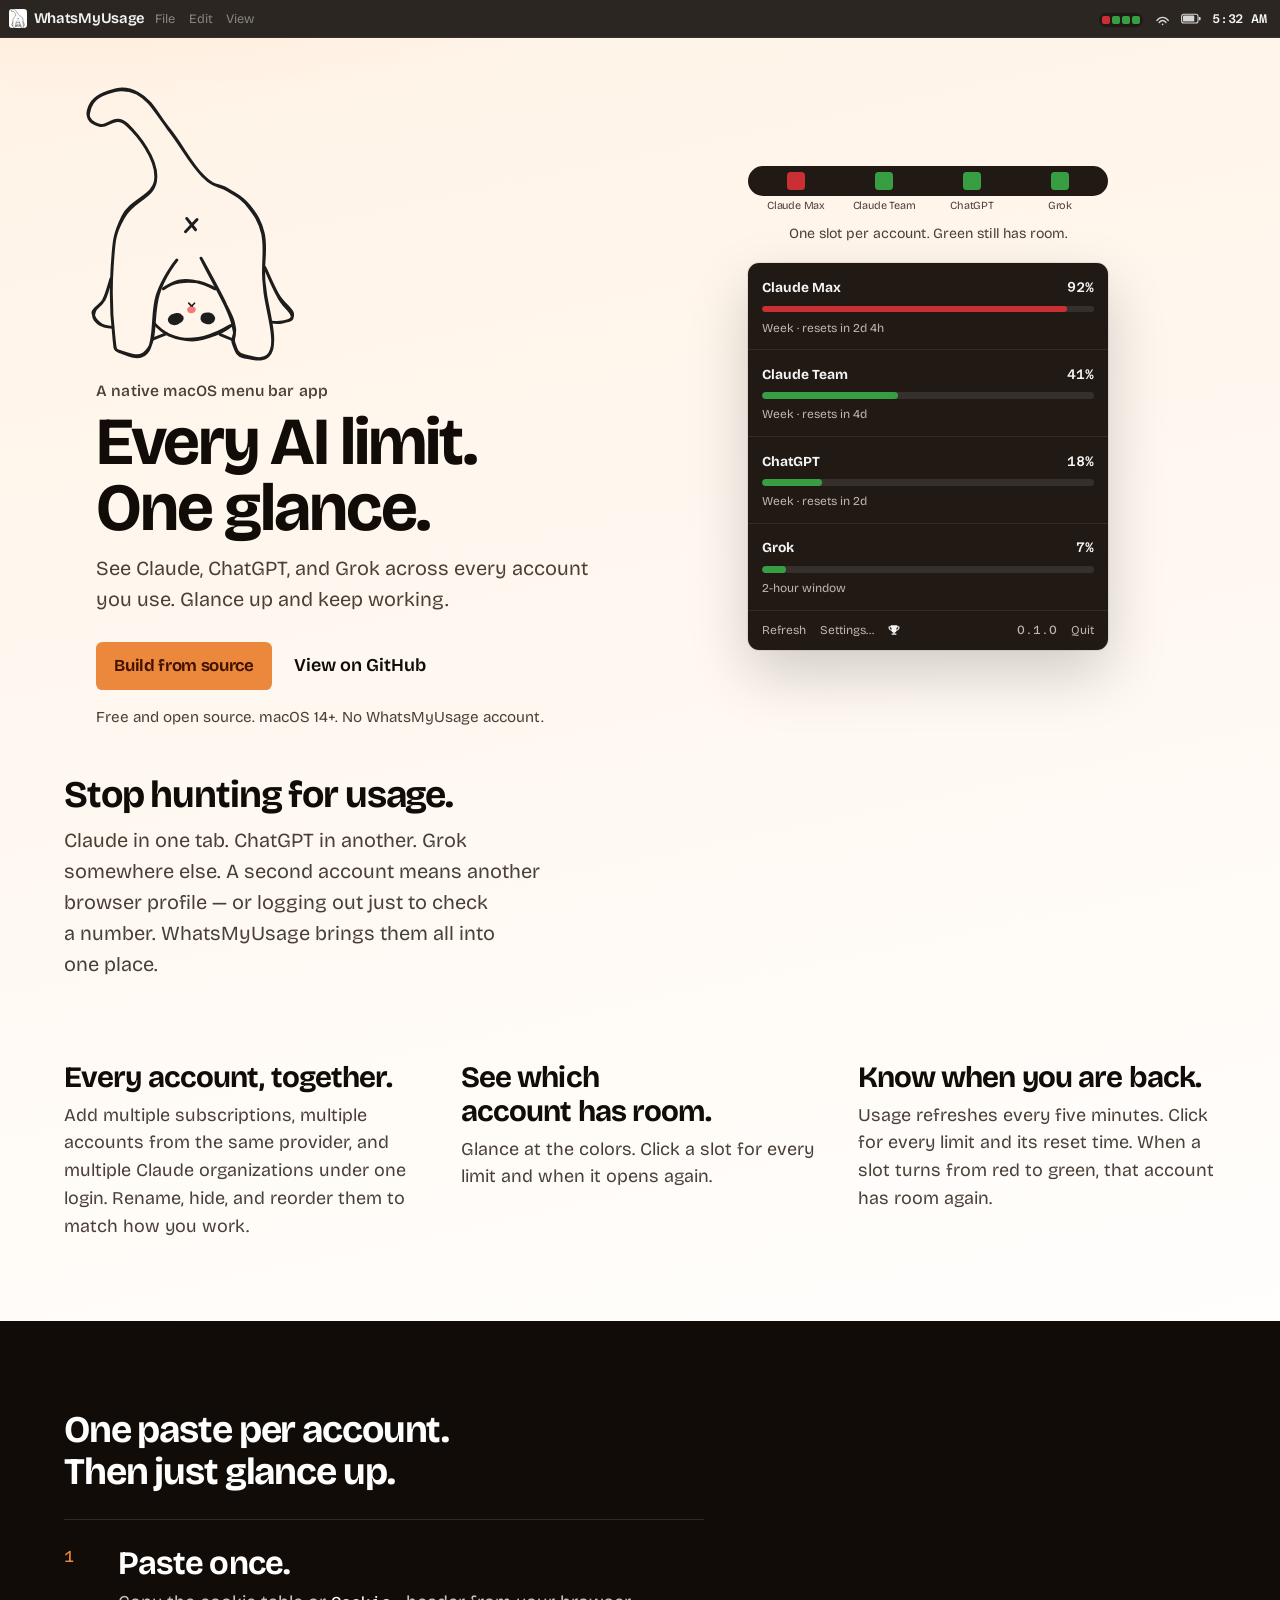
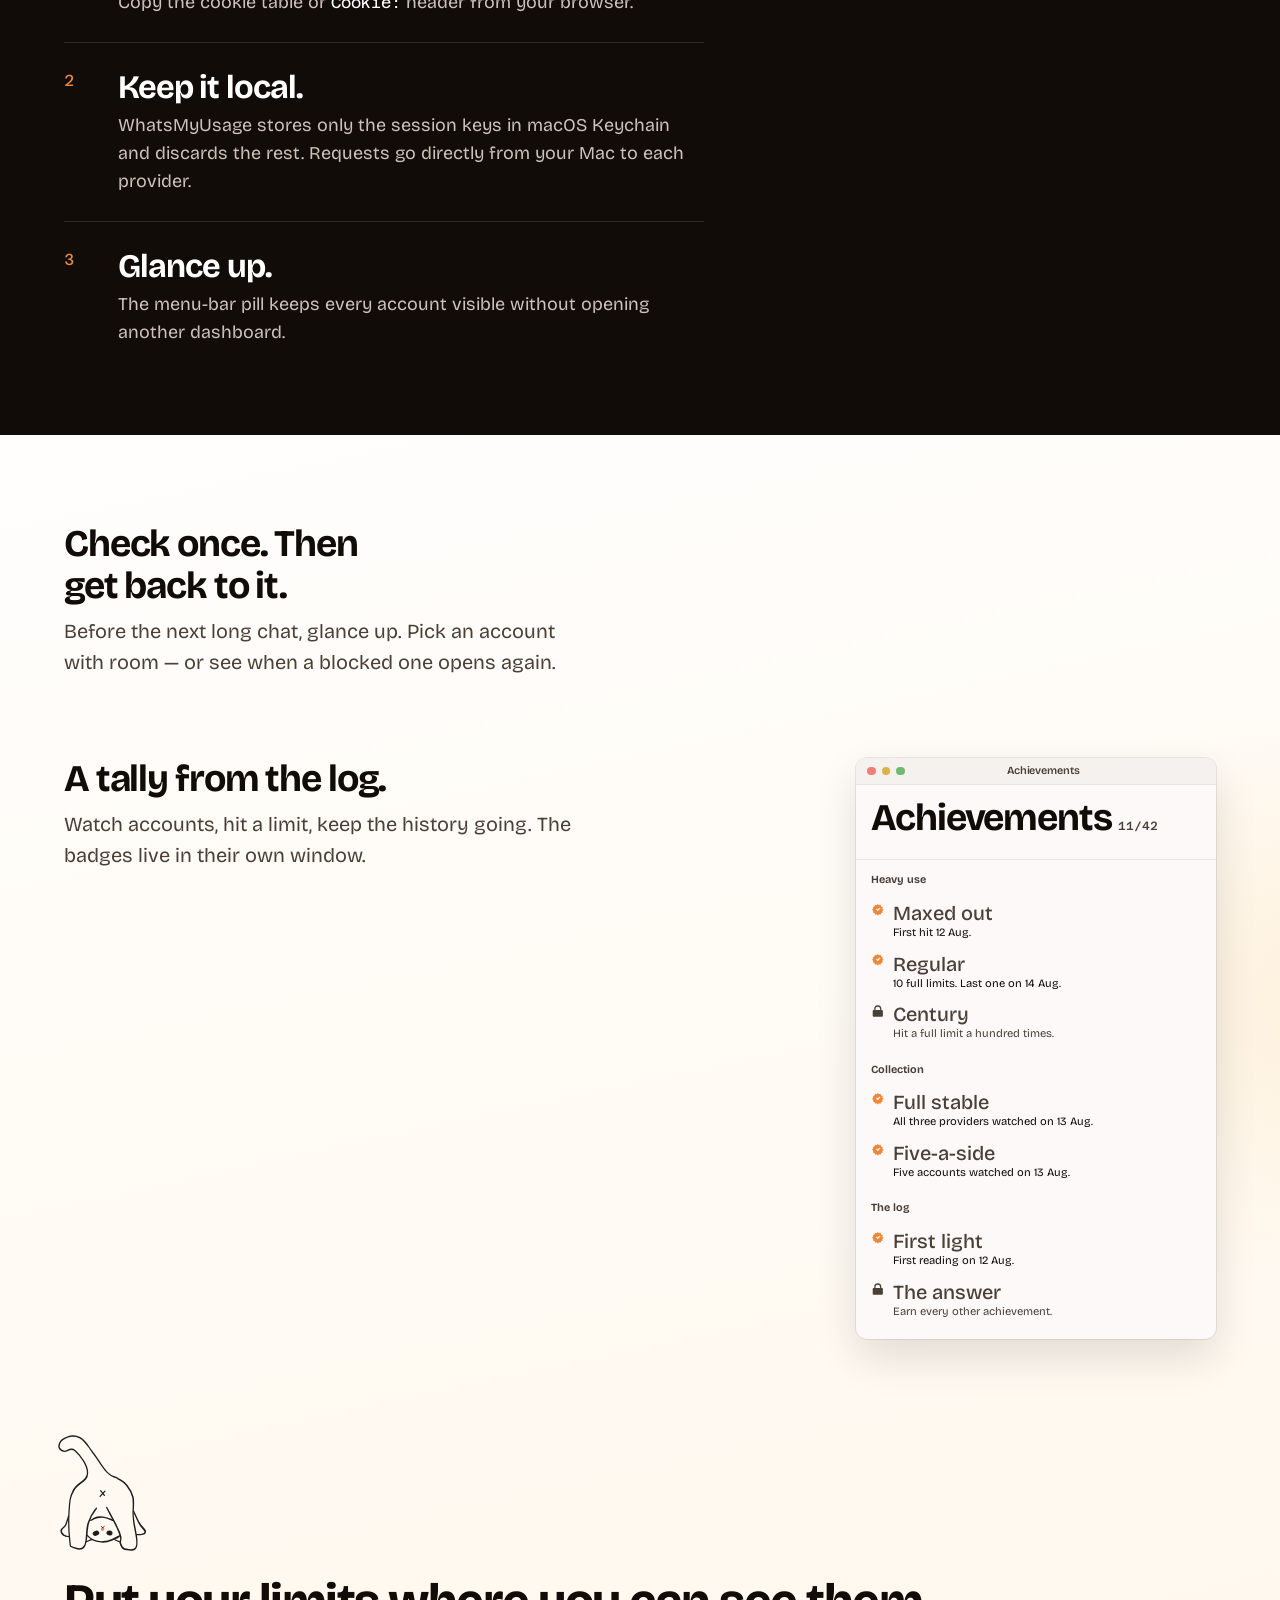
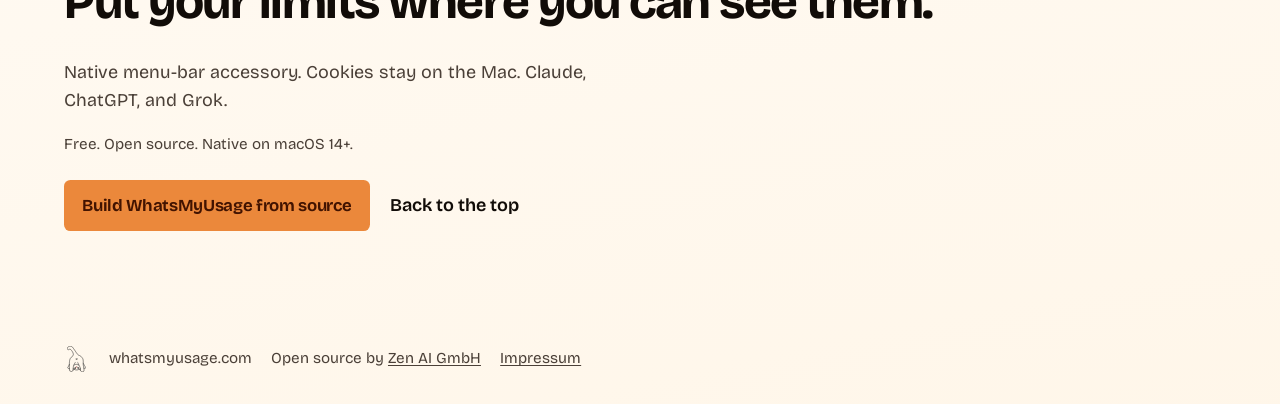
==== site/index.html @ 0d14165d "docs: move landing achievements below the first fold The pill and popover stay in the hero. The achi" ====
<!DOCTYPE html>
<html lang="en">
  <head>
    <meta charset="utf-8" />
    <meta name="viewport" content="width=device-width, initial-scale=1" />
    <title>WhatsMyUsage — every AI limit, one glance</title>
    <meta
      name="description"
      content="See Claude, ChatGPT, and Grok across every account you use. Glance up and keep working."
    />
    <link rel="icon" href="cat-pose.png" type="image/png" />
    <link rel="preconnect" href="https://fonts.googleapis.com" />
    <link rel="preconnect" href="https://fonts.gstatic.com" crossorigin />
    <link
      href="https://fonts.googleapis.com/css2?family=Azeret+Mono:wght@400;500;600&family=Bricolage+Grotesque:opsz,wght@12..96,400..800&display=swap"
      rel="stylesheet"
    />
    <link rel="stylesheet" href="styles.css" />
  </head>
  <body>
    <a class="skip" href="#main">Skip to content</a>

    <header class="menubar" role="banner">
      <div class="menubar-left">
        <a class="brand" href="#top">
          <img src="cat-fabi.svg" width="22" height="22" alt="" />
          WhatsMyUsage
        </a>
        <nav class="os-menus" aria-hidden="true">
          <span>File</span>
          <span>Edit</span>
          <span>View</span>
        </nav>
      </div>
      <div class="menubar-right">
        <div class="pill" aria-label="Usage pill with four accounts">
          <span class="pill-shell">
            <span class="pill-slot" data-tone="lock"></span>
            <span class="pill-slot" data-tone="ok"></span>
            <span class="pill-slot" data-tone="ok"></span>
            <span class="pill-slot" data-tone="ok"></span>
          </span>
        </div>
        <svg class="os-icon" viewBox="0 0 16 16" aria-hidden="true">
          <path
            d="M2 10c1.6-2.2 3.2-3.3 6-3.3S12.4 7.8 14 10"
            fill="none"
            stroke="currentColor"
            stroke-width="1.4"
            stroke-linecap="round"
          />
          <path
            d="M4.4 12.1c1.1-1.4 2.2-2.1 3.6-2.1s2.5.7 3.6 2.1"
            fill="none"
            stroke="currentColor"
            stroke-width="1.4"
            stroke-linecap="round"
          />
          <circle cx="8" cy="14" r="0.9" fill="currentColor" />
        </svg>
        <svg class="os-icon battery" viewBox="0 0 22 12" aria-hidden="true">
          <rect x="0.7" y="1.2" width="18" height="9.6" rx="2.2" fill="none" stroke="currentColor" stroke-width="1.2" />
          <rect x="2.2" y="2.7" width="12.4" height="6.6" rx="1" fill="currentColor" />
          <path d="M19.6 4.2h1.1a.9.9 0 0 1 .9.9v1.8a.9.9 0 0 1-.9.9h-1.1" fill="currentColor" />
        </svg>
        <time class="clock" id="clock" datetime="">9:41</time>
      </div>
    </header>

    <main id="main">
      <section class="hero" id="top">
        <div class="hero-copy">
          <img class="hero-cat" src="cat-fabi.svg" width="250" height="330" alt="Line drawing of a cat, head down between its front legs, looking back at you." />
          <p class="eyebrow">A native macOS menu bar app</p>
          <h1>Every AI limit. One glance.</h1>
          <p class="lede">
            See Claude, ChatGPT, and Grok across every account you use. Glance up and keep working.
          </p>
          <div class="hero-actions">
            <a class="cta" href="#get">Build from source</a>
            <a class="ghost" href="https://github.com/getzenai/whatsmyusage">View on GitHub</a>
            <p class="cta-note">Free and open source. macOS 14+. No WhatsMyUsage account.</p>
          </div>
        </div>

        <div class="hero-stage">
          <figure class="hero-pill">
            <div class="labeled-pill">
              <div class="slot-col">
                <span class="big-slot" data-tone="lock"></span>
                <span class="slot-name">Claude Max</span>
              </div>
              <div class="slot-col">
                <span class="big-slot" data-tone="ok"></span>
                <span class="slot-name">Claude Team</span>
              </div>
              <div class="slot-col">
                <span class="big-slot" data-tone="ok"></span>
                <span class="slot-name">ChatGPT</span>
              </div>
              <div class="slot-col">
                <span class="big-slot" data-tone="ok"></span>
                <span class="slot-name">Grok</span>
              </div>
            </div>
            <figcaption>One slot per account. Green still has room.</figcaption>
          </figure>

          <aside class="popover" aria-label="Popover preview">
            <article class="account">
              <header>
                <h2>Claude Max</h2>
                <data value="0.92">92%</data>
              </header>
              <div class="bar" style="--p: 0.92" data-tone="lock"></div>
              <p>Week · resets in 2d 4h</p>
            </article>
            <article class="account">
              <header>
                <h2>Claude Team</h2>
                <data value="0.41">41%</data>
              </header>
              <div class="bar" style="--p: 0.41" data-tone="ok"></div>
              <p>Week · resets in 4d</p>
            </article>
            <article class="account">
              <header>
                <h2>ChatGPT</h2>
                <data value="0.18">18%</data>
              </header>
              <div class="bar" style="--p: 0.18" data-tone="ok"></div>
              <p>Week · resets in 2d</p>
            </article>
            <article class="account">
              <header>
                <h2>Grok</h2>
                <data value="0.07">7%</data>
              </header>
              <div class="bar" style="--p: 0.07" data-tone="ok"></div>
              <p>2-hour window</p>
            </article>
            <footer>
              <span>Refresh</span>
              <span>Settings…</span>
              <span class="trophy" title="Achievements">
                <svg viewBox="0 0 16 16" width="12" height="12" aria-hidden="true">
                  <path
                    fill="currentColor"
                    d="M3.6 1.6h8.8v1.3h1.5A1.5 1.5 0 0 1 15.4 4.4c0 2.3-1.7 4.2-3.9 4.6A3.4 3.4 0 0 1 8.8 11.6v.9h2.4v1.9H4.8v-1.9h2.4v-.9A3.4 3.4 0 0 1 4.5 9C2.3 8.6.6 6.7.6 4.4A1.5 1.5 0 0 1 2.1 2.9h1.5V1.6zm0 2.6H2.1c0 1.6 1.1 3 2.6 3.3V5.4A1.3 1.3 0 0 1 3.6 4.2zm8.8 0a1.3 1.3 0 0 1-1.1 1.2v2.1c1.5-.3 2.6-1.7 2.6-3.3h-1.5z"
                  />
                </svg>
              </span>
              <span class="ver">0.1.0</span>
              <span>Quit</span>
            </footer>
          </aside>
        </div>
      </section>

      <section class="horizon">
        <h2>Stop hunting for usage.</h2>
        <p>
          Claude in one tab. ChatGPT in another. Grok somewhere else. A second account means another browser profile — or logging out just to check a number. WhatsMyUsage brings them all into one place.
        </p>
      </section>

      <section class="wishes" aria-label="What it does">
        <div>
          <h2>Every account, together.</h2>
          <p>
            Add multiple subscriptions, multiple accounts from the same provider, and multiple Claude organizations under one login. Rename, hide, and reorder them to match how you work.
          </p>
        </div>
        <div>
          <h2>See which account has room.</h2>
          <p>
            Glance at the colors. Click a slot for every limit and when it opens again.
          </p>
        </div>
        <div>
          <h2>Know when you are back.</h2>
          <p>
            Usage refreshes every five minutes. Click for every limit and its reset time. When a slot turns from red to green, that account has room again.
          </p>
        </div>
      </section>

      <section class="steps">
        <h2>One paste per account. Then just glance up.</h2>
        <ol>
          <li>
            <p>Paste once.</p>
            <span>Copy the cookie table or <code>Cookie:</code> header from your browser.</span>
          </li>
          <li>
            <p>Keep it local.</p>
            <span>WhatsMyUsage stores only the session keys in macOS Keychain and discards the rest. Requests go directly from your Mac to each provider.</span>
          </li>
          <li>
            <p>Glance up.</p>
            <span>The menu-bar pill keeps every account visible without opening another dashboard.</span>
          </li>
        </ol>
      </section>

      <section class="horizon after-steps">
        <h2>Check once. Then get back to it.</h2>
        <p>
          Before the next long chat, glance up. Pick an account with room — or see when a blocked one opens again.
        </p>
      </section>

      <section class="flavor" aria-label="Achievements">
        <div class="flavor-copy">
          <h2>A tally from the log.</h2>
          <p>
            Watch accounts, hit a limit, keep the history going. The badges live in their own window.
          </p>
        </div>
        <aside class="achievements" aria-label="Achievements window preview">
          <div class="ach-chrome" aria-hidden="true">
            <i></i><i></i><i></i>
            <span>Achievements</span>
          </div>
          <header>
            <h2>Achievements</h2>
            <data value="11">11/42</data>
          </header>
          <div class="ach-list">
            <section>
              <h3>Heavy use</h3>
              <div class="ach earned">
                <svg viewBox="0 0 16 16" aria-hidden="true"><path fill="currentColor" d="M8 1.2 9.4 2.6l1.9-.5.6 1.9 1.9.6-.5 1.9L14.8 8l-1.5 1.4.5 1.9-1.9.6-.6 1.9-1.9-.5L8 14.8l-1.4-1.5-1.9.5-.6-1.9-1.9-.6.5-1.9L1.2 8l1.5-1.4-.5-1.9 1.9-.6.6-1.9 1.9.5L8 1.2zm-.1 8.4 3.2-3.3-.9-.9-2.3 2.3-1.1-1.1-.9.9 2 2.1z"/></svg>
                <div>
                  <p>Maxed out</p>
                  <span>First hit 12 Aug.</span>
                </div>
              </div>
              <div class="ach earned">
                <svg viewBox="0 0 16 16" aria-hidden="true"><path fill="currentColor" d="M8 1.2 9.4 2.6l1.9-.5.6 1.9 1.9.6-.5 1.9L14.8 8l-1.5 1.4.5 1.9-1.9.6-.6 1.9-1.9-.5L8 14.8l-1.4-1.5-1.9.5-.6-1.9-1.9-.6.5-1.9L1.2 8l1.5-1.4-.5-1.9 1.9-.6.6-1.9 1.9.5L8 1.2zm-.1 8.4 3.2-3.3-.9-.9-2.3 2.3-1.1-1.1-.9.9 2 2.1z"/></svg>
                <div>
                  <p>Regular</p>
                  <span>10 full limits. Last one on 14 Aug.</span>
                </div>
              </div>
              <div class="ach">
                <svg viewBox="0 0 16 16" aria-hidden="true"><path fill="currentColor" d="M8 1.6A4.2 4.2 0 0 0 3.8 5.8V7H3.2A1.2 1.2 0 0 0 2 8.2v5.6A1.2 1.2 0 0 0 3.2 15h9.6a1.2 1.2 0 0 0 1.2-1.2V8.2A1.2 1.2 0 0 0 12.8 7h-.6V5.8A4.2 4.2 0 0 0 8 1.6zm0 1.5A2.7 2.7 0 0 1 10.7 5.8V7H5.3V5.8A2.7 2.7 0 0 1 8 3.1z"/></svg>
                <div>
                  <p>Century</p>
                  <span>Hit a full limit a hundred times.</span>
                </div>
              </div>
            </section>
            <section>
              <h3>Collection</h3>
              <div class="ach earned">
                <svg viewBox="0 0 16 16" aria-hidden="true"><path fill="currentColor" d="M8 1.2 9.4 2.6l1.9-.5.6 1.9 1.9.6-.5 1.9L14.8 8l-1.5 1.4.5 1.9-1.9.6-.6 1.9-1.9-.5L8 14.8l-1.4-1.5-1.9.5-.6-1.9-1.9-.6.5-1.9L1.2 8l1.5-1.4-.5-1.9 1.9-.6.6-1.9 1.9.5L8 1.2zm-.1 8.4 3.2-3.3-.9-.9-2.3 2.3-1.1-1.1-.9.9 2 2.1z"/></svg>
                <div>
                  <p>Full stable</p>
                  <span>All three providers watched on 13 Aug.</span>
                </div>
              </div>
              <div class="ach earned">
                <svg viewBox="0 0 16 16" aria-hidden="true"><path fill="currentColor" d="M8 1.2 9.4 2.6l1.9-.5.6 1.9 1.9.6-.5 1.9L14.8 8l-1.5 1.4.5 1.9-1.9.6-.6 1.9-1.9-.5L8 14.8l-1.4-1.5-1.9.5-.6-1.9-1.9-.6.5-1.9L1.2 8l1.5-1.4-.5-1.9 1.9-.6.6-1.9 1.9.5L8 1.2zm-.1 8.4 3.2-3.3-.9-.9-2.3 2.3-1.1-1.1-.9.9 2 2.1z"/></svg>
                <div>
                  <p>Five-a-side</p>
                  <span>Five accounts watched on 13 Aug.</span>
                </div>
              </div>
            </section>
            <section>
              <h3>The log</h3>
              <div class="ach earned">
                <svg viewBox="0 0 16 16" aria-hidden="true"><path fill="currentColor" d="M8 1.2 9.4 2.6l1.9-.5.6 1.9 1.9.6-.5 1.9L14.8 8l-1.5 1.4.5 1.9-1.9.6-.6 1.9-1.9-.5L8 14.8l-1.4-1.5-1.9.5-.6-1.9-1.9-.6.5-1.9L1.2 8l1.5-1.4-.5-1.9 1.9-.6.6-1.9 1.9.5L8 1.2zm-.1 8.4 3.2-3.3-.9-.9-2.3 2.3-1.1-1.1-.9.9 2 2.1z"/></svg>
                <div>
                  <p>First light</p>
                  <span>First reading on 12 Aug.</span>
                </div>
              </div>
              <div class="ach">
                <svg viewBox="0 0 16 16" aria-hidden="true"><path fill="currentColor" d="M8 1.6A4.2 4.2 0 0 0 3.8 5.8V7H3.2A1.2 1.2 0 0 0 2 8.2v5.6A1.2 1.2 0 0 0 3.2 15h9.6a1.2 1.2 0 0 0 1.2-1.2V8.2A1.2 1.2 0 0 0 12.8 7h-.6V5.8A4.2 4.2 0 0 0 8 1.6zm0 1.5A2.7 2.7 0 0 1 10.7 5.8V7H5.3V5.8A2.7 2.7 0 0 1 8 3.1z"/></svg>
                <div>
                  <p>The answer</p>
                  <span>Earn every other achievement.</span>
                </div>
              </div>
            </section>
          </div>
        </aside>
      </section>

      <section class="get" id="get">
        <img class="get-cat" src="cat-fabi.svg" width="125" height="165" alt="" />
        <h2>Put your limits where you can see them.</h2>
        <p>
          Native menu-bar accessory. Cookies stay on the Mac. Claude, ChatGPT, and Grok.
        </p>
        <p class="get-note">
          Free. Open source. Native on macOS 14+.
        </p>
        <div class="get-actions">
          <a class="cta" href="https://github.com/getzenai/whatsmyusage">Build WhatsMyUsage from source</a>
          <a class="ghost" href="#top">Back to the top</a>
        </div>
      </section>
    </main>

    <footer class="site-foot">
      <img src="cat-fabi.svg" width="28" height="28" alt="" />
      <p>whatsmyusage.com</p>
      <p>Open source by <a href="https://getzenai.com">Zen AI GmbH</a></p>
      <p><a href="impressum.html">Impressum</a></p>
    </footer>

    <script src="app.js"></script>
  </body>
</html>
---- site/styles.css ----
:root {
  --bg: oklch(1 0 0);
  --surface: oklch(0.965 0 0);
  --ink: oklch(0.16 0.012 55);
  --muted: oklch(0.38 0.02 55);
  --ginger: oklch(0.72 0.15 55);
  --ginger-ink: oklch(0.26 0.08 45);
  --bar: oklch(0.18 0.01 55);
  --bar-ink: oklch(0.97 0 0);
  --bar-muted: oklch(0.78 0.01 55);
  --ok: oklch(0.62 0.16 145);
  --warn: oklch(0.72 0.14 70);
  --lock: oklch(0.55 0.19 25);
  --idle: oklch(0.78 0 0);
  --display: "Bricolage Grotesque", "Avenir Next", sans-serif;
  --data: "Azeret Mono", ui-monospace, monospace;
  --ease: cubic-bezier(0.16, 1, 0.3, 1);
  --menubar: 2.4rem;
}

*,
*::before,
*::after {
  box-sizing: border-box;
}

html {
  scroll-behavior: smooth;
}

body {
  margin: 0;
  color: var(--ink);
  background-color: var(--bg);
  background-image:
    radial-gradient(80rem 42rem at 8% -8%, oklch(0.90 0.08 55 / 0.72), transparent 58%),
    radial-gradient(56rem 36rem at 108% 72%, oklch(0.94 0.05 80 / 0.55), transparent 52%),
    linear-gradient(168deg, oklch(0.975 0.028 55) 0%, oklch(1 0 0) 46%, oklch(0.978 0.02 75) 100%);
  font-family: var(--display);
  font-optical-sizing: auto;
  font-size: 1.125rem;
  line-height: 1.55;
  text-rendering: optimizeLegibility;
  -webkit-font-smoothing: antialiased;
  overflow-x: clip;
}

h1,
h2,
h3 {
  text-wrap: balance;
}

p {
  text-wrap: pretty;
}

.lede,
.wishes p,
.cta-note,
.eyebrow {
  text-wrap: wrap;
}

a {
  color: inherit;
}

code {
  font-family: var(--data);
  font-size: 0.88em;
}

.skip {
  position: absolute;
  left: 0.75rem;
  top: -3rem;
  z-index: 8;
  padding: 0.4rem 0.7rem;
  background: var(--bg);
  color: var(--ink);
}

.skip:focus {
  top: 0.5rem;
}

/* ——— Menu bar (the product, and the nav) ——— */

.menubar {
  position: sticky;
  top: 0;
  z-index: 5;
  display: flex;
  align-items: center;
  justify-content: space-between;
  height: var(--menubar);
  padding: 0 0.85rem 0 0.55rem;
  color: var(--bar-ink);
  background: color-mix(in oklch, var(--bar) 90%, transparent);
  backdrop-filter: saturate(1.3) blur(16px);
  -webkit-backdrop-filter: saturate(1.3) blur(16px);
  border-bottom: 1px solid oklch(1 0 0 / 0.06);
}

.menubar-left,
.menubar-right {
  display: flex;
  align-items: center;
  gap: 0.7rem;
  min-width: 0;
}

.brand {
  display: inline-flex;
  align-items: center;
  gap: 0.4rem;
  text-decoration: none;
  font-weight: 620;
  font-size: 0.92rem;
  letter-spacing: -0.02em;
}

.brand img {
  width: 1.15rem;
  height: 1.15rem;
  object-fit: contain;
  background: var(--bg);
  border-radius: 0.2rem;
}

.brand:focus-visible,
.cta:focus-visible,
.ghost:focus-visible {
  outline: 2px solid var(--ginger);
  outline-offset: 3px;
}

.os-menus {
  display: none;
  gap: 0.85rem;
  font-size: 0.8rem;
  opacity: 0.45;
  pointer-events: none;
  user-select: none;
}

.os-icon {
  width: 0.95rem;
  height: 0.95rem;
  opacity: 0.85;
}

.os-icon.battery {
  width: 1.25rem;
}

.clock {
  font-family: var(--data);
  font-size: 0.78rem;
  font-weight: 500;
  letter-spacing: -0.02em;
  font-variant-numeric: tabular-nums;
}

.pill-shell {
  --slot: 8px;
  --gap: 2px;
  --pad: 3px;
  display: inline-flex;
  align-items: center;
  justify-content: center;
  gap: var(--gap);
  height: calc(var(--slot) + var(--pad) * 2);
  padding: var(--pad);
  border-radius: 999px;
  background: oklch(0.22 0.015 55);
  line-height: 0;
  font-size: 0;
}

.pill-slot,
.big-slot {
  display: block;
  flex: 0 0 var(--slot);
  width: var(--slot);
  height: var(--slot);
  min-width: var(--slot);
  min-height: 0;
  border-radius: 2px;
  background: var(--idle);
}

.pill-slot[data-tone="ok"],
.big-slot[data-tone="ok"] {
  background: var(--ok);
}
.pill-slot[data-tone="warn"],
.big-slot[data-tone="warn"] {
  background: var(--warn);
}
.pill-slot[data-tone="lock"],
.big-slot[data-tone="lock"] {
  background: var(--lock);
}

/* ——— Hero ——— */

.hero {
  display: grid;
  grid-template-columns: minmax(0, 1fr);
  gap: 2.4rem;
  padding: clamp(1.6rem, 5vh, 3.2rem) clamp(1.25rem, 5vw, 5rem) 2.6rem;
}

.hero-copy {
  max-width: min(32rem, 100%);
  min-width: 0;
}

.hero-stage {
  display: flex;
  flex-direction: column;
  align-items: stretch;
  gap: 1.15rem;
  width: min(22.5rem, 100%);
  margin-inline: auto;
}

.hero-copy p,
.wishes p,
.proof p,
.get > p,
.steps span {
  overflow-wrap: break-word;
}

.hero-cat {
  display: block;
  width: clamp(8.5rem, 22vw, 13rem);
  height: auto;
  margin: 0 0 1.1rem -0.6rem;
}

.eyebrow {
  margin: 0 0 0.45rem;
  color: var(--muted);
  font-size: 0.98rem;
  font-weight: 550;
  letter-spacing: 0.01em;
}

.hero h1 {
  margin: 0 0 0.7rem;
  font-weight: 700;
  font-size: clamp(2.4rem, 6.4vw, 4.2rem);
  letter-spacing: -0.03em;
  line-height: 0.98;
}

.lede {
  margin: 0 0 1.6rem;
  max-width: min(32rem, 100%);
  color: var(--muted);
  font-size: clamp(1.05rem, 2vw, 1.25rem);
}

.hero-actions {
  display: flex;
  flex-wrap: wrap;
  align-items: center;
  gap: 0.9rem 1.2rem;
}

.cta {
  display: inline-flex;
  align-items: center;
  padding: 0.72rem 1.15rem 0.68rem;
  border-radius: 0.4rem;
  background: var(--ginger);
  color: var(--ginger-ink);
  font-weight: 680;
  font-size: 1.05rem;
  letter-spacing: -0.02em;
  text-decoration: none;
}

.cta:hover {
  filter: brightness(0.97);
}

.cta-note,
.get-note {
  margin: 0;
  min-width: 0;
  color: var(--muted);
  font-size: 0.95rem;
}

.hero-actions .cta-note {
  flex: 1 1 100%;
}

.hero-actions .ghost {
  padding-left: 0.2rem;
}

.popover {
  width: 100%;
  border-radius: 0.7rem;
  background: oklch(0.22 0.015 55);
  color: var(--bar-ink);
  box-shadow:
    0 0 0 1px oklch(0 0 0 / 0.08),
    0 24px 60px oklch(0 0 0 / 0.18);
  overflow: hidden;
}

.account {
  padding: 0.85rem 0.9rem 0.75rem;
}

.account + .account {
  border-top: 1px solid oklch(1 0 0 / 0.08);
}

.account header {
  display: flex;
  align-items: baseline;
  justify-content: space-between;
  gap: 1rem;
}

.account h2 {
  margin: 0;
  font-size: 0.86rem;
  font-weight: 700;
}

.account data {
  font-family: var(--data);
  font-size: 0.86rem;
  font-weight: 500;
  font-variant-numeric: tabular-nums;
}

.bar {
  height: 0.42rem;
  margin: 0.45rem 0 0.4rem;
  border-radius: 999px;
  background: oklch(1 0 0 / 0.1);
  overflow: hidden;
}

.bar::after {
  content: "";
  display: block;
  width: calc(var(--p) * 100%);
  height: 100%;
  border-radius: inherit;
  background: var(--ok);
}

.bar[data-tone="warn"]::after {
  background: var(--warn);
}
.bar[data-tone="lock"]::after {
  background: var(--lock);
}

.account p {
  margin: 0;
  font-size: 0.75rem;
  color: var(--bar-muted);
}

.popover footer {
  display: flex;
  align-items: center;
  gap: 0.85rem;
  padding: 0.65rem 0.9rem;
  border-top: 1px solid oklch(1 0 0 / 0.08);
  font-size: 0.75rem;
  color: var(--bar-muted);
}

.popover .trophy {
  display: inline-flex;
  color: var(--bar-ink);
}

.popover .ver {
  margin-left: auto;
  font-family: var(--data);
}

/* ——— Jobs ——— */

.wishes {
  display: grid;
  grid-template-columns: 1fr;
  gap: 2.4rem 3.5rem;
  padding: 0 clamp(1.25rem, 5vw, 5rem) clamp(3rem, 7vw, 5rem);
}

.wishes h2 {
  margin: 0 0 0.45rem;
  font-weight: 700;
  font-size: clamp(1.45rem, 3vw, 1.85rem);
  letter-spacing: -0.03em;
  line-height: 1.15;
}

.wishes p {
  margin: 0;
  max-width: 34rem;
  color: var(--muted);
}

/* ——— Instrument (the real pill, labeled) ——— */

.hero-pill {
  margin: 0;
  width: 100%;
}

.labeled-pill {
  --slot: 1.15rem;
  --gap: 0.4rem;
  --pad-x: 0.45rem;
  --pad-y: 0.35rem;
  position: relative;
  display: flex;
  justify-content: center;
  gap: var(--gap);
  padding: var(--pad-y) var(--pad-x) 0;
}

.labeled-pill::before {
  content: "";
  position: absolute;
  inset: 0 0 auto;
  height: calc(var(--slot) + var(--pad-y) * 2);
  border-radius: 999px;
  background: oklch(0.22 0.015 55);
}

.slot-col {
  position: relative;
  z-index: 1;
  display: flex;
  flex: 1 1 0;
  flex-direction: column;
  align-items: center;
  gap: 0.55rem;
  min-width: 0;
}

.big-slot {
  flex: 0 0 var(--slot);
  width: var(--slot);
  height: var(--slot);
  min-width: var(--slot);
  min-height: var(--slot);
  border-radius: 0.22rem;
}

.slot-name {
  color: var(--muted);
  font-size: 0.68rem;
  letter-spacing: -0.02em;
  line-height: 1.2;
  text-align: center;
  overflow-wrap: anywhere;
}

.hero-pill figcaption {
  margin: 0.7rem 0 0;
  color: var(--muted);
  font-size: 0.88rem;
  text-align: center;
}

/* ——— Achievements window ——— */

.achievements {
  display: flex;
  flex-direction: column;
  width: 100%;
  min-height: 0;
  border-radius: 0.7rem;
  background: oklch(0.985 0.004 55);
  color: var(--ink);
  box-shadow:
    0 0 0 1px oklch(0 0 0 / 0.08),
    0 18px 44px oklch(0 0 0 / 0.12);
  overflow: hidden;
}

.ach-chrome {
  display: flex;
  align-items: center;
  gap: 0.35rem;
  height: 1.7rem;
  padding: 0 0.7rem;
  background: oklch(0.96 0.006 55);
  border-bottom: 1px solid oklch(0 0 0 / 0.06);
  font-size: 0.68rem;
  font-weight: 600;
  letter-spacing: -0.01em;
  color: var(--muted);
}

.ach-chrome i {
  width: 0.55rem;
  height: 0.55rem;
  border-radius: 50%;
  background: oklch(0.82 0.01 55);
}

.ach-chrome i:nth-child(1) {
  background: oklch(0.72 0.14 25);
}
.ach-chrome i:nth-child(2) {
  background: oklch(0.78 0.13 85);
}
.ach-chrome i:nth-child(3) {
  background: oklch(0.72 0.13 145);
}

.ach-chrome span {
  flex: 1;
  text-align: center;
  margin-right: 1.8rem;
}

.achievements header {
  display: flex;
  align-items: baseline;
  gap: 0.4rem;
  padding: 0.75rem 0.95rem 0.7rem;
}

.achievements h2 {
  margin: 0;
  font-size: 0.82rem;
  font-weight: 680;
}

.achievements data {
  font-family: var(--data);
  font-size: 0.75rem;
  font-weight: 500;
  color: var(--muted);
}

.ach-list {
  flex: 1 1 auto;
  min-height: 0;
  padding: 0 0.95rem 0.95rem;
  overflow: auto;
  border-top: 1px solid oklch(0 0 0 / 0.08);
}

.ach-list section + section {
  margin-top: 0.95rem;
}

.ach-list h3 {
  margin: 0.75rem 0 0.45rem;
  color: var(--muted);
  font-size: 0.68rem;
  font-weight: 680;
}

.ach {
  display: flex;
  align-items: flex-start;
  gap: 0.5rem;
  padding: 0.28rem 0;
  color: var(--muted);
}

.ach + .ach {
  margin-top: 0.15rem;
}

.ach svg {
  flex: 0 0 0.85rem;
  width: 0.85rem;
  height: 0.85rem;
  margin-top: 0.12rem;
}

.ach p {
  margin: 0;
  font-size: 0.82rem;
  font-weight: 500;
  line-height: 1.25;
}

.ach span {
  display: block;
  font-size: 0.7rem;
  line-height: 1.3;
}

.ach.earned {
  color: var(--ink);
}

.ach.earned svg {
  color: var(--ginger);
}

.horizon {
  padding: 0 clamp(1.25rem, 5vw, 5rem) clamp(3rem, 7vw, 5rem);
  max-width: 40rem;
}

.horizon.after-steps {
  padding-top: clamp(3rem, 7vw, 5.5rem);
}

.flavor {
  display: grid;
  grid-template-columns: 1fr;
  gap: 1.6rem;
  align-items: start;
  padding: 0 clamp(1.25rem, 5vw, 5rem) clamp(3.5rem, 8vw, 6rem);
}

.flavor-copy {
  max-width: 34rem;
}

.flavor h2 {
  margin: 0 0 0.55rem;
  font-weight: 700;
  font-size: clamp(1.7rem, 3.6vw, 2.35rem);
  letter-spacing: -0.03em;
  line-height: 1.12;
}

.flavor p {
  margin: 0;
  color: var(--muted);
  font-size: clamp(1.05rem, 2vw, 1.25rem);
}

.flavor .achievements {
  width: min(22.5rem, 100%);
  margin-inline: auto;
}

.horizon h2 {
  margin: 0 0 0.55rem;
  font-weight: 700;
  font-size: clamp(1.7rem, 3.6vw, 2.35rem);
  letter-spacing: -0.03em;
  line-height: 1.12;
}

.horizon p {
  margin: 0;
  color: var(--muted);
  font-size: clamp(1.05rem, 2vw, 1.25rem);
}

/* ——— Steps (this is a real sequence) ——— */

.steps {
  padding: clamp(3rem, 7vw, 5.5rem) clamp(1.25rem, 5vw, 5rem);
  background: var(--ink);
  color: var(--bg);
}

.steps h2 {
  max-width: 40rem;
  margin: 0 0 1.6rem;
  font-weight: 700;
  font-size: clamp(1.7rem, 3.6vw, 2.35rem);
  letter-spacing: -0.03em;
  line-height: 1.12;
}

.steps ol {
  max-width: 40rem;
  margin: 0;
  padding: 0;
  list-style: none;
  counter-reset: step;
}

.steps li {
  counter-increment: step;
  padding: 1.6rem 0 1.6rem 3.4rem;
  border-top: 1px solid oklch(1 0 0 / 0.12);
}

.steps li:last-child {
  padding-bottom: 0;
}

.steps li::before {
  content: counter(step);
  float: left;
  margin-left: -3.4rem;
  font-family: var(--data);
  font-size: 1rem;
  color: var(--ginger);
}

.steps p {
  margin: 0 0 0.35rem;
  font-weight: 680;
  font-size: clamp(1.55rem, 3vw, 2.05rem);
  letter-spacing: -0.03em;
  line-height: 1.15;
}

.steps span {
  color: oklch(0.82 0.015 55);
}

.steps code {
  color: var(--bg);
}

/* ——— Proof (supporting, not the hero) ——— */

.proof {
  padding: clamp(2.8rem, 6vw, 4.5rem) clamp(1.25rem, 5vw, 5rem);
  max-width: 44rem;
}

.proof-kicker {
  margin: 0 0 0.55rem;
  color: var(--muted);
  font-size: 1rem;
}

.proof p:last-child {
  margin: 0;
  font-size: clamp(1.25rem, 2.4vw, 1.55rem);
  letter-spacing: -0.02em;
  line-height: 1.35;
}

.num {
  font-family: var(--data);
  font-weight: 600;
}

.num.ok {
  color: var(--ok);
}

.num.lock {
  color: var(--lock);
}

/* ——— Get ——— */

.get {
  padding: 0 clamp(1.25rem, 5vw, 5rem) clamp(3.5rem, 8vw, 6rem);
}

.get-cat {
  display: block;
  width: 5.5rem;
  height: auto;
  margin: 0 0 0.8rem -0.4rem;
}

.get h2 {
  margin: 0 0 0.55rem;
  font-weight: 720;
  font-size: clamp(2rem, 5vw, 3.1rem);
  letter-spacing: -0.03em;
}

.get > p {
  max-width: 34rem;
  color: var(--muted);
}

.get .get-note {
  margin-top: 0.7rem;
}

.get-actions {
  display: flex;
  flex-wrap: wrap;
  gap: 0.8rem 1.1rem;
  margin-top: 1.5rem;
}

.ghost {
  display: inline-flex;
  align-items: center;
  padding: 0.72rem 0.2rem;
  font-weight: 620;
  text-decoration: none;
  color: var(--ink);
}

.site-foot {
  display: flex;
  flex-wrap: wrap;
  align-items: center;
  gap: 0.7rem 1.2rem;
  padding: 1.2rem clamp(1.25rem, 5vw, 5rem) 2rem;
  color: var(--muted);
  font-size: 0.95rem;
}

.site-foot img {
  width: 1.6rem;
  height: 1.6rem;
  object-fit: contain;
}

.site-foot p {
  margin: 0;
}

.site-foot a {
  color: inherit;
  text-decoration: underline;
  text-underline-offset: 0.15em;
}

.legal {
  max-width: 40rem;
  padding: clamp(2rem, 6vh, 3.5rem) clamp(1.25rem, 5vw, 5rem) clamp(3rem, 8vw, 5rem);
}

.legal h1 {
  margin: 0 0 1.6rem;
  font-weight: 720;
  font-size: clamp(2rem, 5vw, 3rem);
  letter-spacing: -0.03em;
}

.legal h2 {
  margin: 1.8rem 0 0.45rem;
  font-weight: 700;
  font-size: 1.15rem;
  letter-spacing: -0.02em;
}

.legal h3 {
  margin: 1.2rem 0 0.35rem;
  font-size: 1rem;
}

.legal p,
.legal address {
  margin: 0 0 0.55rem;
  font-style: normal;
  color: var(--muted);
}

.legal a {
  color: inherit;
}

@media (max-width: 520px) {
  .clock,
  .os-icon {
    display: none;
  }

  .hero-actions {
    flex-direction: column;
    align-items: flex-start;
  }

  .hero-stage {
    width: 100%;
  }

  .slot-name {
    font-size: 0.62rem;
  }
}

@media (min-width: 720px) {
  .os-menus {
    display: flex;
  }

  .wishes {
    grid-template-columns: 1fr 1fr 1fr;
    gap: 2rem 2.4rem;
  }
}

@media (min-width: 1040px) {
  .hero {
    grid-template-columns: 1fr 1fr;
    align-items: center;
    column-gap: 0;
  }

  .hero-copy {
    justify-self: center;
    width: min(32rem, calc(100% - 2rem));
  }

  .hero-stage {
    justify-self: center;
  }

  .flavor {
    grid-template-columns: minmax(0, 1fr) minmax(16rem, 22.5rem);
    gap: 2.4rem 3rem;
    align-items: start;
  }
}

@media (min-width: 1280px) {
  .hero {
    min-height: min(calc(100svh - var(--menubar)), 46rem);
  }
}

@media (prefers-reduced-motion: reduce) {
  html {
    scroll-behavior: auto;
  }
}
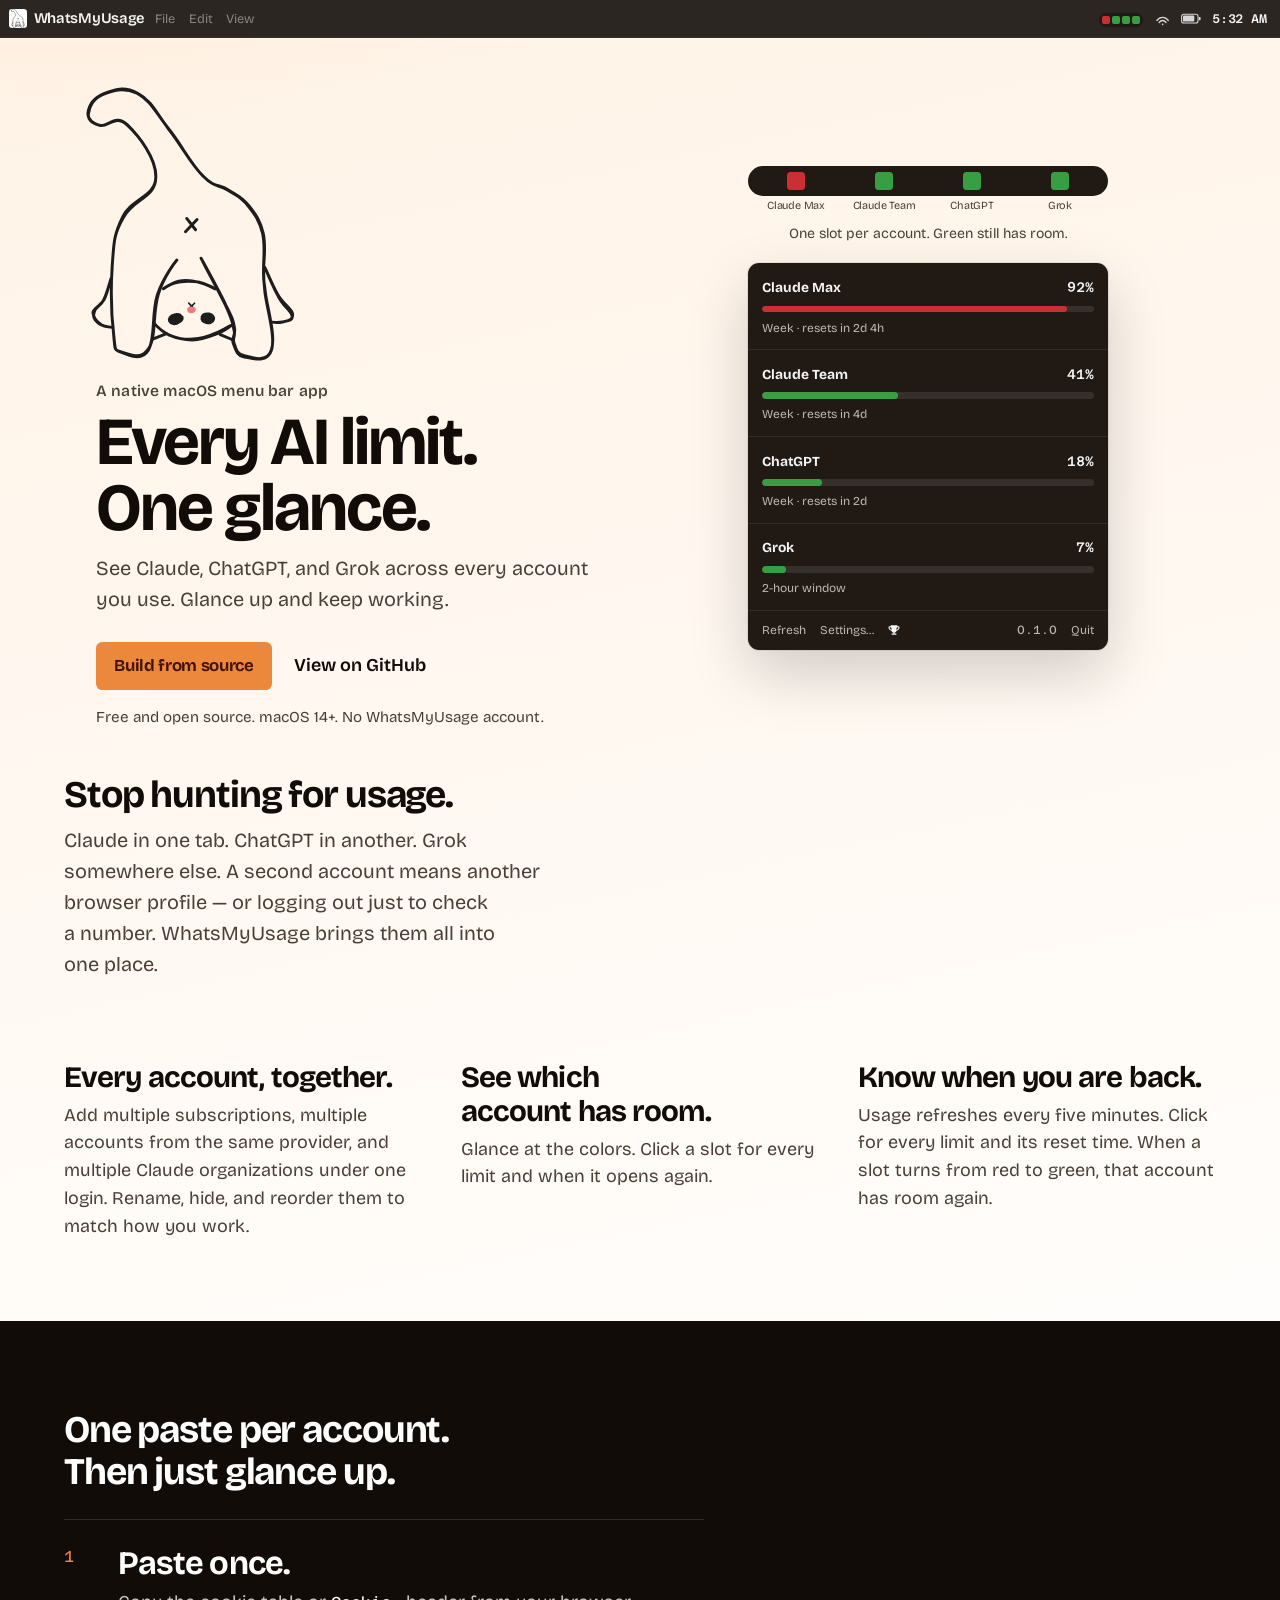
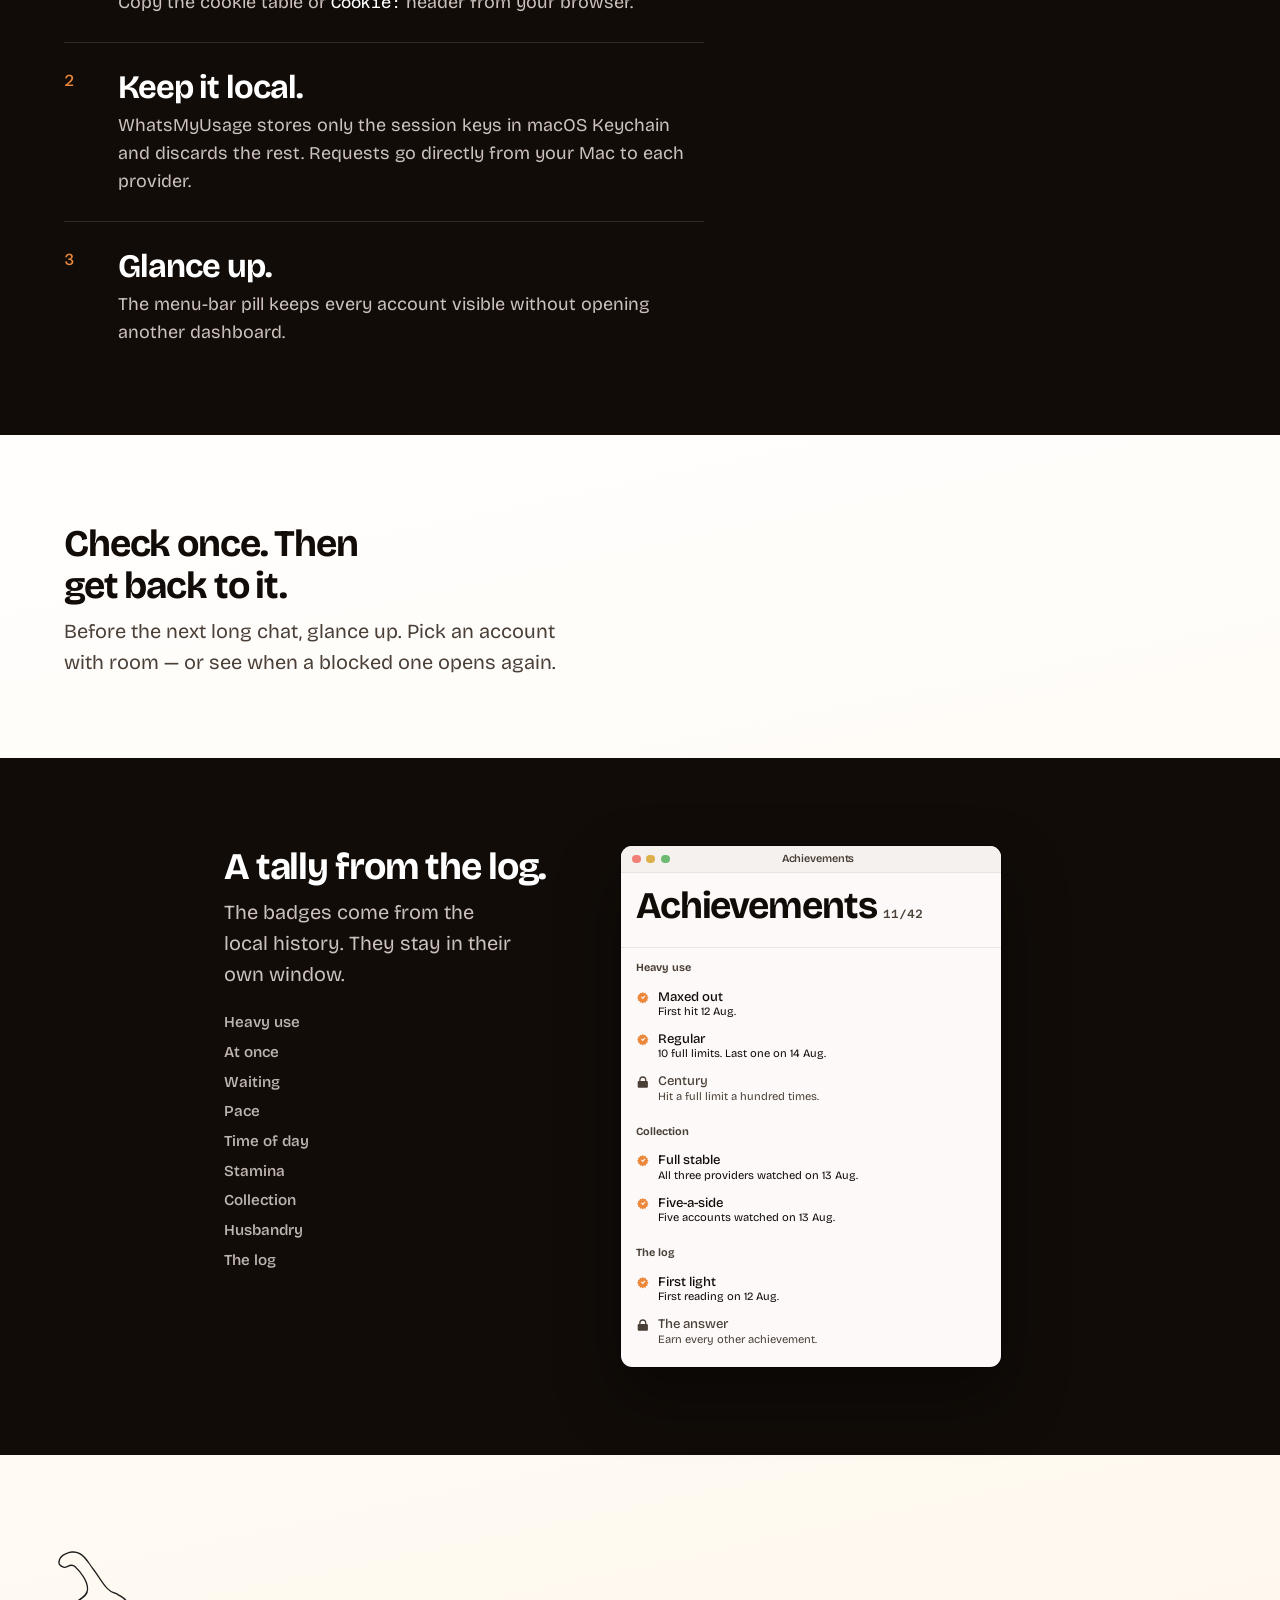
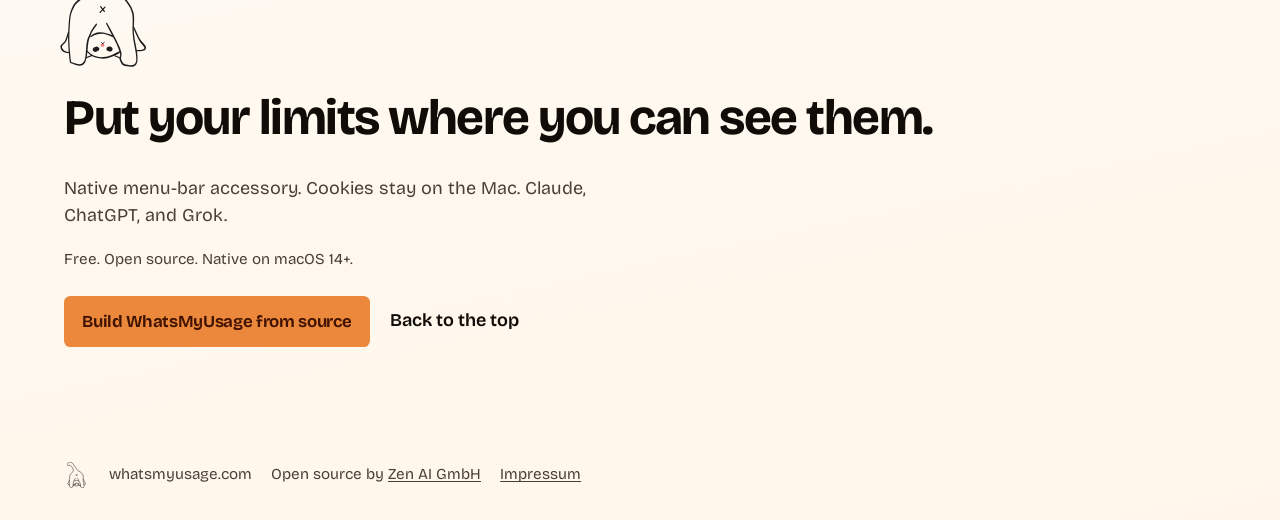
==== commit cca0fdf9: "docs: give the landing achievements a dark stage The two-column cream split left a hole. The window " ====
--- a/site/index.html
+++ b/site/index.html
@@ -211,13 +211,25 @@
       </section>
 
       <section class="flavor" aria-label="Achievements">
-        <div class="flavor-copy">
-          <h2>A tally from the log.</h2>
-          <p>
-            Watch accounts, hit a limit, keep the history going. The badges live in their own window.
-          </p>
-        </div>
-        <aside class="achievements" aria-label="Achievements window preview">
+        <div class="flavor-inner">
+          <div class="flavor-copy">
+            <h2>A tally from the log.</h2>
+            <p>
+              The badges come from the local history. They stay in their own window.
+            </p>
+            <ul class="flavor-kinds">
+              <li>Heavy use</li>
+              <li>At once</li>
+              <li>Waiting</li>
+              <li>Pace</li>
+              <li>Time of day</li>
+              <li>Stamina</li>
+              <li>Collection</li>
+              <li>Husbandry</li>
+              <li>The log</li>
+            </ul>
+          </div>
+          <aside class="achievements" aria-label="Achievements window preview">
           <div class="ach-chrome" aria-hidden="true">
             <i></i><i></i><i></i>
             <span>Achievements</span>
@@ -287,6 +299,7 @@
             </section>
           </div>
         </aside>
+        </div>
       </section>
 
       <section class="get" id="get">
--- a/site/styles.css
+++ b/site/styles.css
@@ -231,6 +231,7 @@
 .wishes p,
 .proof p,
 .get > p,
+.flavor-copy > p,
 .steps span {
   overflow-wrap: break-word;
 }
@@ -623,11 +624,17 @@
 }
 
 .flavor {
-  display: grid;
-  grid-template-columns: 1fr;
-  gap: 1.6rem;
-  align-items: start;
-  padding: 0 clamp(1.25rem, 5vw, 5rem) clamp(3.5rem, 8vw, 6rem);
+  padding: clamp(3rem, 7vw, 5.5rem) clamp(1.25rem, 5vw, 5rem);
+  background: var(--ink);
+  color: var(--bg);
+}
+
+.flavor-inner {
+  display: flex;
+  flex-direction: column;
+  gap: 1.8rem;
+  max-width: 40rem;
+  margin-inline: auto;
 }
 
 .flavor-copy {
@@ -642,15 +649,31 @@
   line-height: 1.12;
 }
 
-.flavor p {
-  margin: 0;
-  color: var(--muted);
+.flavor-copy > p {
+  margin: 0;
+  color: oklch(0.82 0.015 55);
   font-size: clamp(1.05rem, 2vw, 1.25rem);
 }
 
+.flavor-kinds {
+  display: flex;
+  flex-wrap: wrap;
+  gap: 0.35rem 1.15rem;
+  max-width: 22rem;
+  margin: 1.35rem 0 0;
+  padding: 0;
+  list-style: none;
+  color: oklch(0.78 0.015 55);
+  font-size: 0.95rem;
+  font-weight: 550;
+}
+
 .flavor .achievements {
-  width: min(22.5rem, 100%);
+  width: min(23.75rem, 100%);
   margin-inline: auto;
+  box-shadow:
+    0 0 0 1px oklch(0 0 0 / 0.45),
+    0 28px 64px oklch(0 0 0 / 0.42);
 }
 
 .horizon h2 {
@@ -763,7 +786,7 @@
 /* ——— Get ——— */
 
 .get {
-  padding: 0 clamp(1.25rem, 5vw, 5rem) clamp(3.5rem, 8vw, 6rem);
+  padding: clamp(3.5rem, 8vw, 6rem) clamp(1.25rem, 5vw, 5rem);
 }
 
 .get-cat {
@@ -913,10 +936,20 @@
     justify-self: center;
   }
 
-  .flavor {
-    grid-template-columns: minmax(0, 1fr) minmax(16rem, 22.5rem);
-    gap: 2.4rem 3rem;
+  .flavor-inner {
+    display: grid;
+    grid-template-columns: minmax(16rem, 22rem) minmax(18rem, 23.75rem);
+    gap: 2.4rem 2.8rem;
     align-items: start;
+    max-width: 52rem;
+    margin-inline: auto;
+  }
+
+  .flavor-kinds {
+    display: grid;
+    grid-template-columns: 1fr;
+    gap: 0.38rem;
+    max-width: none;
   }
 }
 
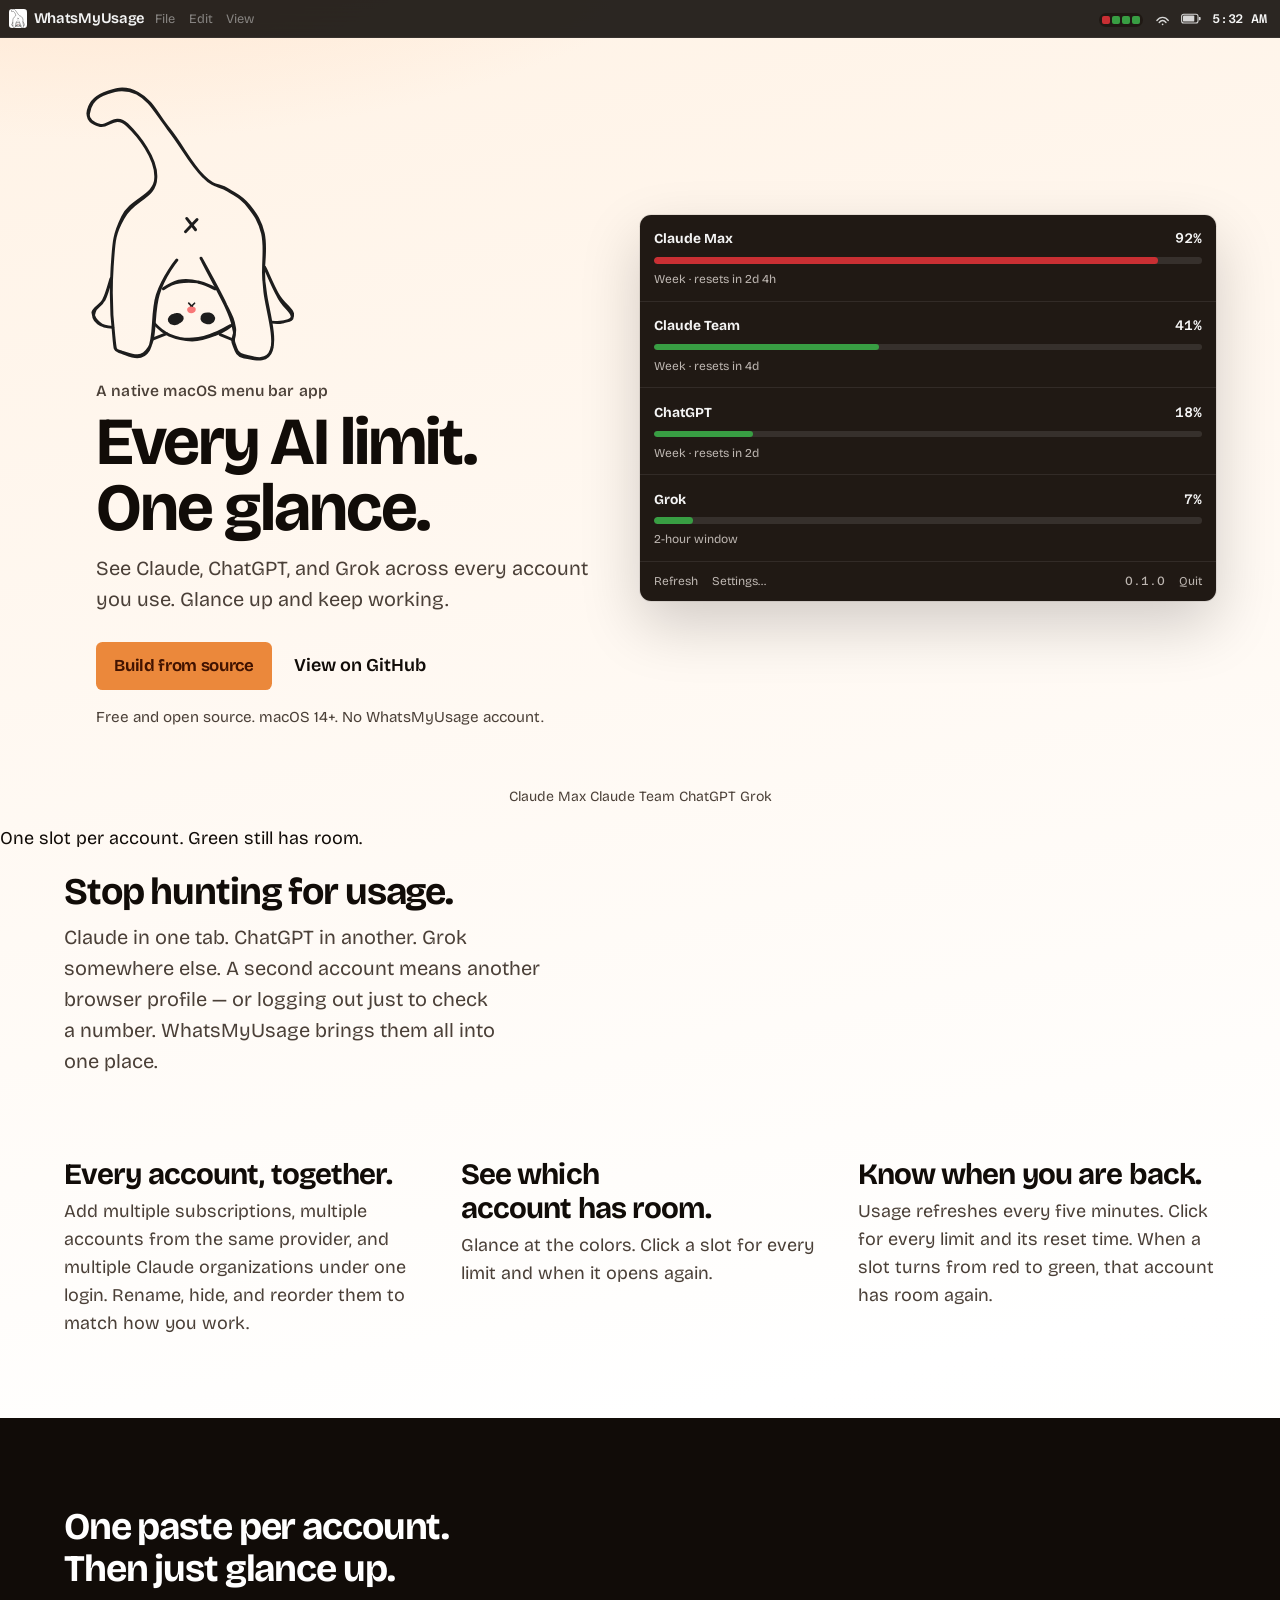
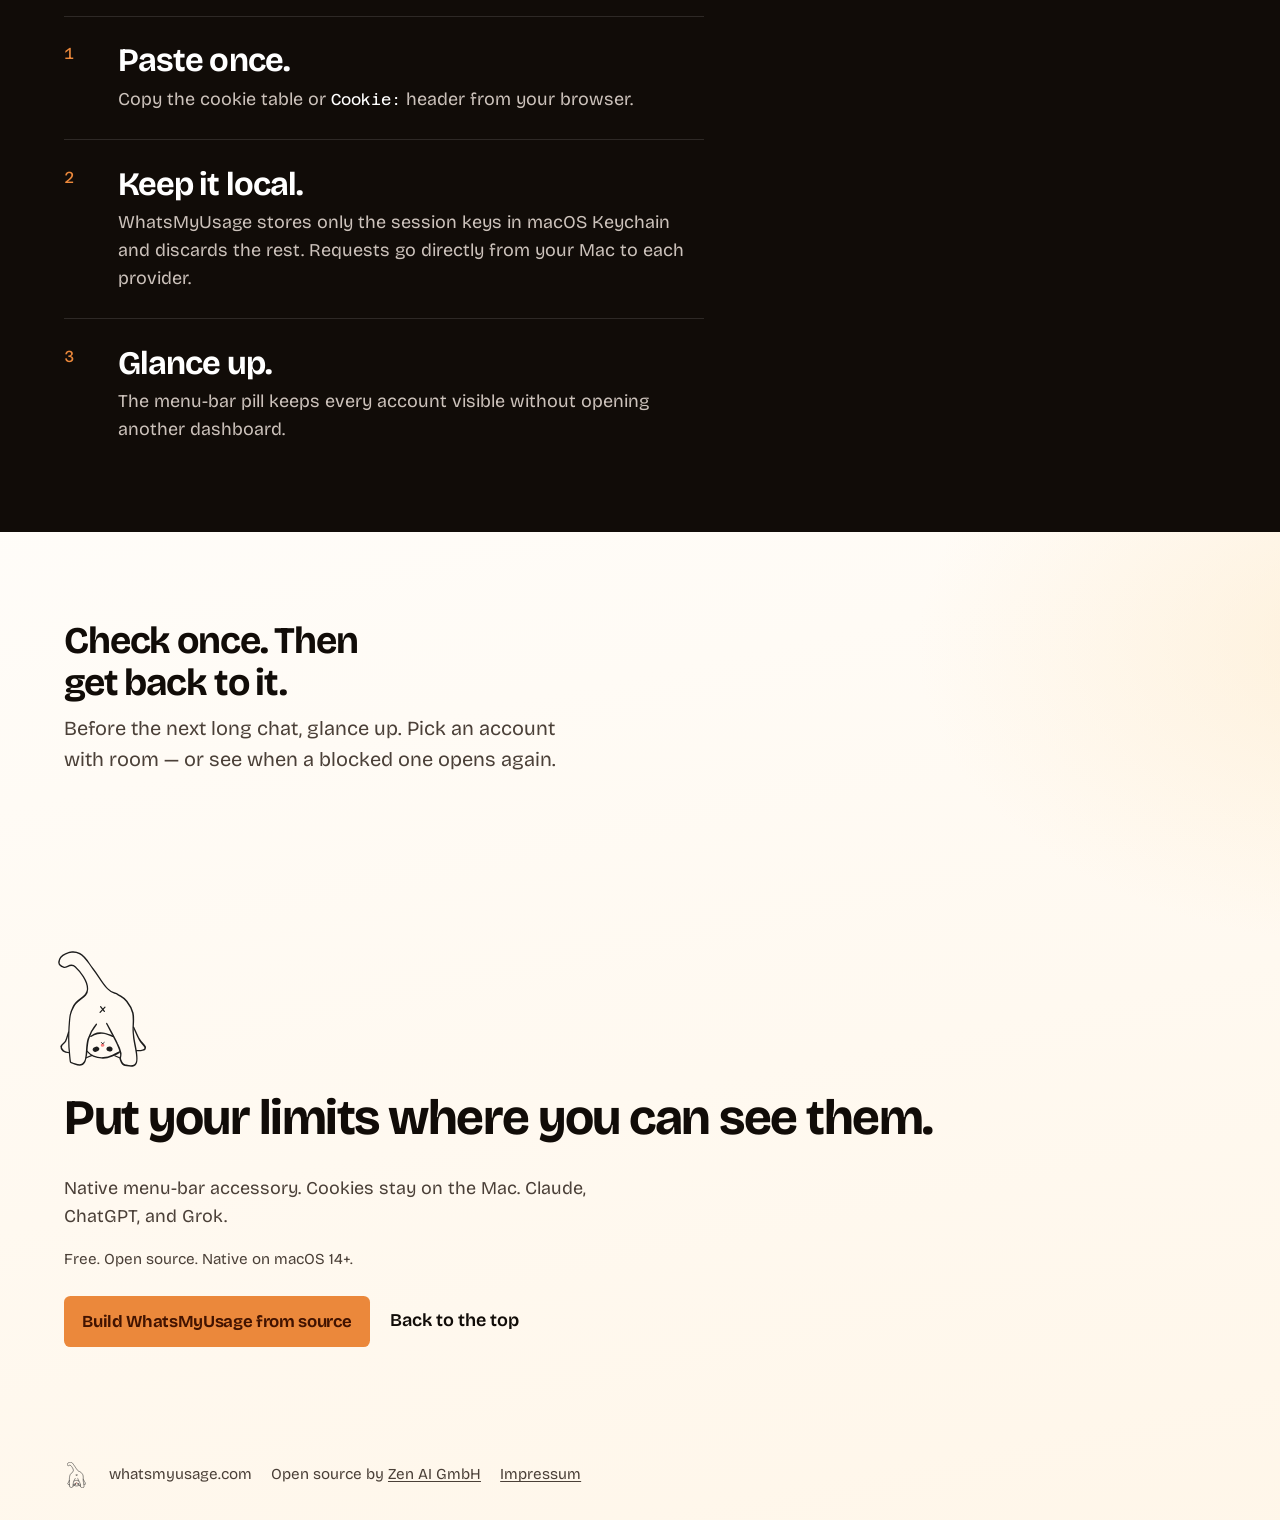
==== commit a718a016: "feat(app): give the app and the site the hero cat as their icon Renders Resources/AppIcon.icns and s" ====
--- a/site/index.html
+++ b/site/index.html
@@ -8,7 +8,7 @@
       name="description"
       content="See Claude, ChatGPT, and Grok across every account you use. Glance up and keep working."
     />
-    <link rel="icon" href="cat-pose.png" type="image/png" />
+    <link rel="icon" href="favicon.png" type="image/png" />
     <link rel="preconnect" href="https://fonts.googleapis.com" />
     <link rel="preconnect" href="https://fonts.gstatic.com" crossorigin />
     <link
@@ -83,78 +83,64 @@
           </div>
         </div>
 
-        <div class="hero-stage">
-          <figure class="hero-pill">
-            <div class="labeled-pill">
-              <div class="slot-col">
-                <span class="big-slot" data-tone="lock"></span>
-                <span class="slot-name">Claude Max</span>
-              </div>
-              <div class="slot-col">
-                <span class="big-slot" data-tone="ok"></span>
-                <span class="slot-name">Claude Team</span>
-              </div>
-              <div class="slot-col">
-                <span class="big-slot" data-tone="ok"></span>
-                <span class="slot-name">ChatGPT</span>
-              </div>
-              <div class="slot-col">
-                <span class="big-slot" data-tone="ok"></span>
-                <span class="slot-name">Grok</span>
-              </div>
-            </div>
-            <figcaption>One slot per account. Green still has room.</figcaption>
-          </figure>
-
-          <aside class="popover" aria-label="Popover preview">
-            <article class="account">
-              <header>
-                <h2>Claude Max</h2>
-                <data value="0.92">92%</data>
-              </header>
-              <div class="bar" style="--p: 0.92" data-tone="lock"></div>
-              <p>Week · resets in 2d 4h</p>
-            </article>
-            <article class="account">
-              <header>
-                <h2>Claude Team</h2>
-                <data value="0.41">41%</data>
-              </header>
-              <div class="bar" style="--p: 0.41" data-tone="ok"></div>
-              <p>Week · resets in 4d</p>
-            </article>
-            <article class="account">
-              <header>
-                <h2>ChatGPT</h2>
-                <data value="0.18">18%</data>
-              </header>
-              <div class="bar" style="--p: 0.18" data-tone="ok"></div>
-              <p>Week · resets in 2d</p>
-            </article>
-            <article class="account">
-              <header>
-                <h2>Grok</h2>
-                <data value="0.07">7%</data>
-              </header>
-              <div class="bar" style="--p: 0.07" data-tone="ok"></div>
-              <p>2-hour window</p>
-            </article>
-            <footer>
-              <span>Refresh</span>
-              <span>Settings…</span>
-              <span class="trophy" title="Achievements">
-                <svg viewBox="0 0 16 16" width="12" height="12" aria-hidden="true">
-                  <path
-                    fill="currentColor"
-                    d="M3.6 1.6h8.8v1.3h1.5A1.5 1.5 0 0 1 15.4 4.4c0 2.3-1.7 4.2-3.9 4.6A3.4 3.4 0 0 1 8.8 11.6v.9h2.4v1.9H4.8v-1.9h2.4v-.9A3.4 3.4 0 0 1 4.5 9C2.3 8.6.6 6.7.6 4.4A1.5 1.5 0 0 1 2.1 2.9h1.5V1.6zm0 2.6H2.1c0 1.6 1.1 3 2.6 3.3V5.4A1.3 1.3 0 0 1 3.6 4.2zm8.8 0a1.3 1.3 0 0 1-1.1 1.2v2.1c1.5-.3 2.6-1.7 2.6-3.3h-1.5z"
-                  />
-                </svg>
-              </span>
-              <span class="ver">0.1.0</span>
-              <span>Quit</span>
-            </footer>
-          </aside>
-        </div>
+        <aside class="popover" aria-label="Popover preview">
+          <article class="account">
+            <header>
+              <h2>Claude Max</h2>
+              <data value="0.92">92%</data>
+            </header>
+            <div class="bar" style="--p: 0.92" data-tone="lock"></div>
+            <p>Week · resets in 2d 4h</p>
+          </article>
+          <article class="account">
+            <header>
+              <h2>Claude Team</h2>
+              <data value="0.41">41%</data>
+            </header>
+            <div class="bar" style="--p: 0.41" data-tone="ok"></div>
+            <p>Week · resets in 4d</p>
+          </article>
+          <article class="account">
+            <header>
+              <h2>ChatGPT</h2>
+              <data value="0.18">18%</data>
+            </header>
+            <div class="bar" style="--p: 0.18" data-tone="ok"></div>
+            <p>Week · resets in 2d</p>
+          </article>
+          <article class="account">
+            <header>
+              <h2>Grok</h2>
+              <data value="0.07">7%</data>
+            </header>
+            <div class="bar" style="--p: 0.07" data-tone="ok"></div>
+            <p>2-hour window</p>
+          </article>
+          <footer>
+            <span>Refresh</span>
+            <span>Settings…</span>
+            <span class="ver">0.1.0</span>
+            <span>Quit</span>
+          </footer>
+        </aside>
+      </section>
+
+      <section class="instrument">
+        <figure class="hero-pill">
+          <div class="big-pill" aria-hidden="true">
+            <span class="big-slot" data-tone="lock"></span>
+            <span class="big-slot" data-tone="ok"></span>
+            <span class="big-slot" data-tone="ok"></span>
+            <span class="big-slot" data-tone="ok"></span>
+          </div>
+          <figcaption>
+            <span>Claude Max</span>
+            <span>Claude Team</span>
+            <span>ChatGPT</span>
+            <span>Grok</span>
+          </figcaption>
+        </figure>
+        <p class="instrument-note">One slot per account. Green still has room.</p>
       </section>
 
       <section class="horizon">
@@ -210,98 +196,6 @@
         </p>
       </section>
 
-      <section class="flavor" aria-label="Achievements">
-        <div class="flavor-inner">
-          <div class="flavor-copy">
-            <h2>A tally from the log.</h2>
-            <p>
-              The badges come from the local history. They stay in their own window.
-            </p>
-            <ul class="flavor-kinds">
-              <li>Heavy use</li>
-              <li>At once</li>
-              <li>Waiting</li>
-              <li>Pace</li>
-              <li>Time of day</li>
-              <li>Stamina</li>
-              <li>Collection</li>
-              <li>Husbandry</li>
-              <li>The log</li>
-            </ul>
-          </div>
-          <aside class="achievements" aria-label="Achievements window preview">
-          <div class="ach-chrome" aria-hidden="true">
-            <i></i><i></i><i></i>
-            <span>Achievements</span>
-          </div>
-          <header>
-            <h2>Achievements</h2>
-            <data value="11">11/42</data>
-          </header>
-          <div class="ach-list">
-            <section>
-              <h3>Heavy use</h3>
-              <div class="ach earned">
-                <svg viewBox="0 0 16 16" aria-hidden="true"><path fill="currentColor" d="M8 1.2 9.4 2.6l1.9-.5.6 1.9 1.9.6-.5 1.9L14.8 8l-1.5 1.4.5 1.9-1.9.6-.6 1.9-1.9-.5L8 14.8l-1.4-1.5-1.9.5-.6-1.9-1.9-.6.5-1.9L1.2 8l1.5-1.4-.5-1.9 1.9-.6.6-1.9 1.9.5L8 1.2zm-.1 8.4 3.2-3.3-.9-.9-2.3 2.3-1.1-1.1-.9.9 2 2.1z"/></svg>
-                <div>
-                  <p>Maxed out</p>
-                  <span>First hit 12 Aug.</span>
-                </div>
-              </div>
-              <div class="ach earned">
-                <svg viewBox="0 0 16 16" aria-hidden="true"><path fill="currentColor" d="M8 1.2 9.4 2.6l1.9-.5.6 1.9 1.9.6-.5 1.9L14.8 8l-1.5 1.4.5 1.9-1.9.6-.6 1.9-1.9-.5L8 14.8l-1.4-1.5-1.9.5-.6-1.9-1.9-.6.5-1.9L1.2 8l1.5-1.4-.5-1.9 1.9-.6.6-1.9 1.9.5L8 1.2zm-.1 8.4 3.2-3.3-.9-.9-2.3 2.3-1.1-1.1-.9.9 2 2.1z"/></svg>
-                <div>
-                  <p>Regular</p>
-                  <span>10 full limits. Last one on 14 Aug.</span>
-                </div>
-              </div>
-              <div class="ach">
-                <svg viewBox="0 0 16 16" aria-hidden="true"><path fill="currentColor" d="M8 1.6A4.2 4.2 0 0 0 3.8 5.8V7H3.2A1.2 1.2 0 0 0 2 8.2v5.6A1.2 1.2 0 0 0 3.2 15h9.6a1.2 1.2 0 0 0 1.2-1.2V8.2A1.2 1.2 0 0 0 12.8 7h-.6V5.8A4.2 4.2 0 0 0 8 1.6zm0 1.5A2.7 2.7 0 0 1 10.7 5.8V7H5.3V5.8A2.7 2.7 0 0 1 8 3.1z"/></svg>
-                <div>
-                  <p>Century</p>
-                  <span>Hit a full limit a hundred times.</span>
-                </div>
-              </div>
-            </section>
-            <section>
-              <h3>Collection</h3>
-              <div class="ach earned">
-                <svg viewBox="0 0 16 16" aria-hidden="true"><path fill="currentColor" d="M8 1.2 9.4 2.6l1.9-.5.6 1.9 1.9.6-.5 1.9L14.8 8l-1.5 1.4.5 1.9-1.9.6-.6 1.9-1.9-.5L8 14.8l-1.4-1.5-1.9.5-.6-1.9-1.9-.6.5-1.9L1.2 8l1.5-1.4-.5-1.9 1.9-.6.6-1.9 1.9.5L8 1.2zm-.1 8.4 3.2-3.3-.9-.9-2.3 2.3-1.1-1.1-.9.9 2 2.1z"/></svg>
-                <div>
-                  <p>Full stable</p>
-                  <span>All three providers watched on 13 Aug.</span>
-                </div>
-              </div>
-              <div class="ach earned">
-                <svg viewBox="0 0 16 16" aria-hidden="true"><path fill="currentColor" d="M8 1.2 9.4 2.6l1.9-.5.6 1.9 1.9.6-.5 1.9L14.8 8l-1.5 1.4.5 1.9-1.9.6-.6 1.9-1.9-.5L8 14.8l-1.4-1.5-1.9.5-.6-1.9-1.9-.6.5-1.9L1.2 8l1.5-1.4-.5-1.9 1.9-.6.6-1.9 1.9.5L8 1.2zm-.1 8.4 3.2-3.3-.9-.9-2.3 2.3-1.1-1.1-.9.9 2 2.1z"/></svg>
-                <div>
-                  <p>Five-a-side</p>
-                  <span>Five accounts watched on 13 Aug.</span>
-                </div>
-              </div>
-            </section>
-            <section>
-              <h3>The log</h3>
-              <div class="ach earned">
-                <svg viewBox="0 0 16 16" aria-hidden="true"><path fill="currentColor" d="M8 1.2 9.4 2.6l1.9-.5.6 1.9 1.9.6-.5 1.9L14.8 8l-1.5 1.4.5 1.9-1.9.6-.6 1.9-1.9-.5L8 14.8l-1.4-1.5-1.9.5-.6-1.9-1.9-.6.5-1.9L1.2 8l1.5-1.4-.5-1.9 1.9-.6.6-1.9 1.9.5L8 1.2zm-.1 8.4 3.2-3.3-.9-.9-2.3 2.3-1.1-1.1-.9.9 2 2.1z"/></svg>
-                <div>
-                  <p>First light</p>
-                  <span>First reading on 12 Aug.</span>
-                </div>
-              </div>
-              <div class="ach">
-                <svg viewBox="0 0 16 16" aria-hidden="true"><path fill="currentColor" d="M8 1.6A4.2 4.2 0 0 0 3.8 5.8V7H3.2A1.2 1.2 0 0 0 2 8.2v5.6A1.2 1.2 0 0 0 3.2 15h9.6a1.2 1.2 0 0 0 1.2-1.2V8.2A1.2 1.2 0 0 0 12.8 7h-.6V5.8A4.2 4.2 0 0 0 8 1.6zm0 1.5A2.7 2.7 0 0 1 10.7 5.8V7H5.3V5.8A2.7 2.7 0 0 1 8 3.1z"/></svg>
-                <div>
-                  <p>The answer</p>
-                  <span>Earn every other achievement.</span>
-                </div>
-              </div>
-            </section>
-          </div>
-        </aside>
-        </div>
-      </section>
-
       <section class="get" id="get">
         <img class="get-cat" src="cat-fabi.svg" width="125" height="165" alt="" />
         <h2>Put your limits where you can see them.</h2>
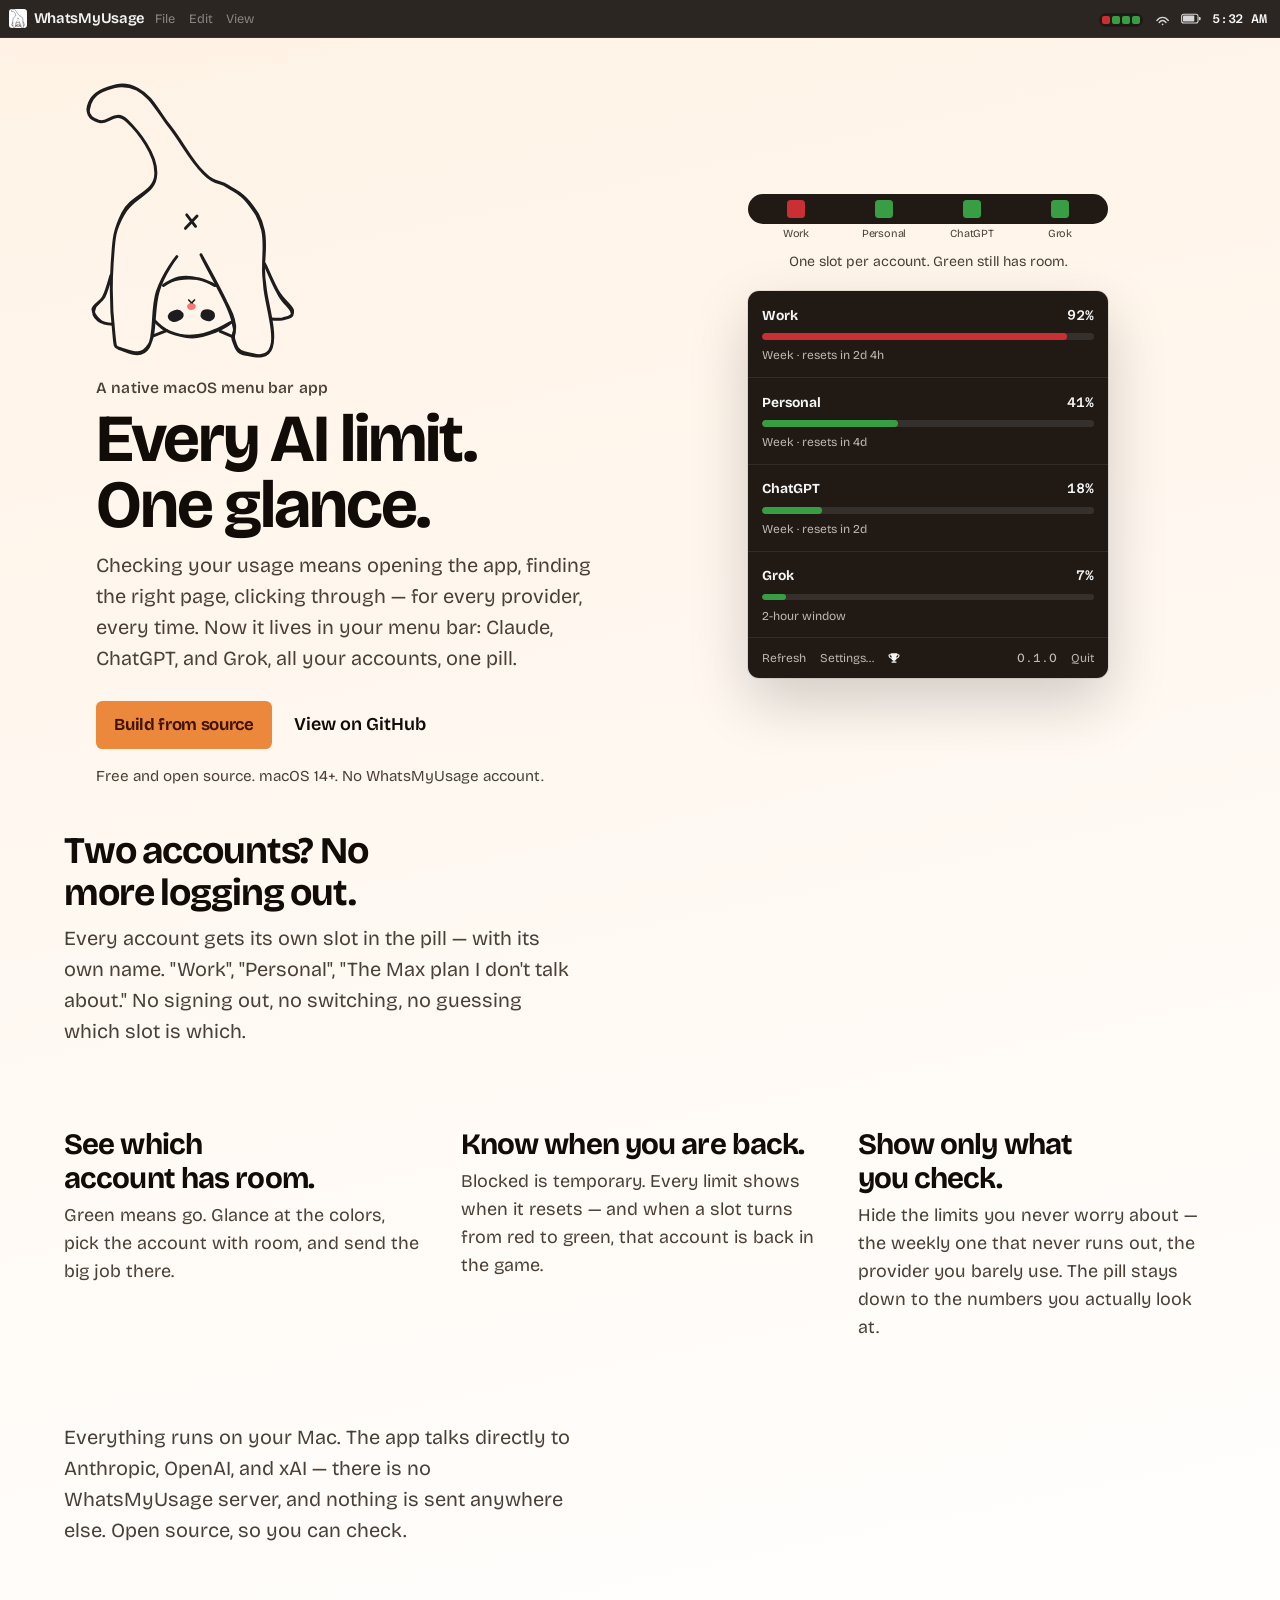
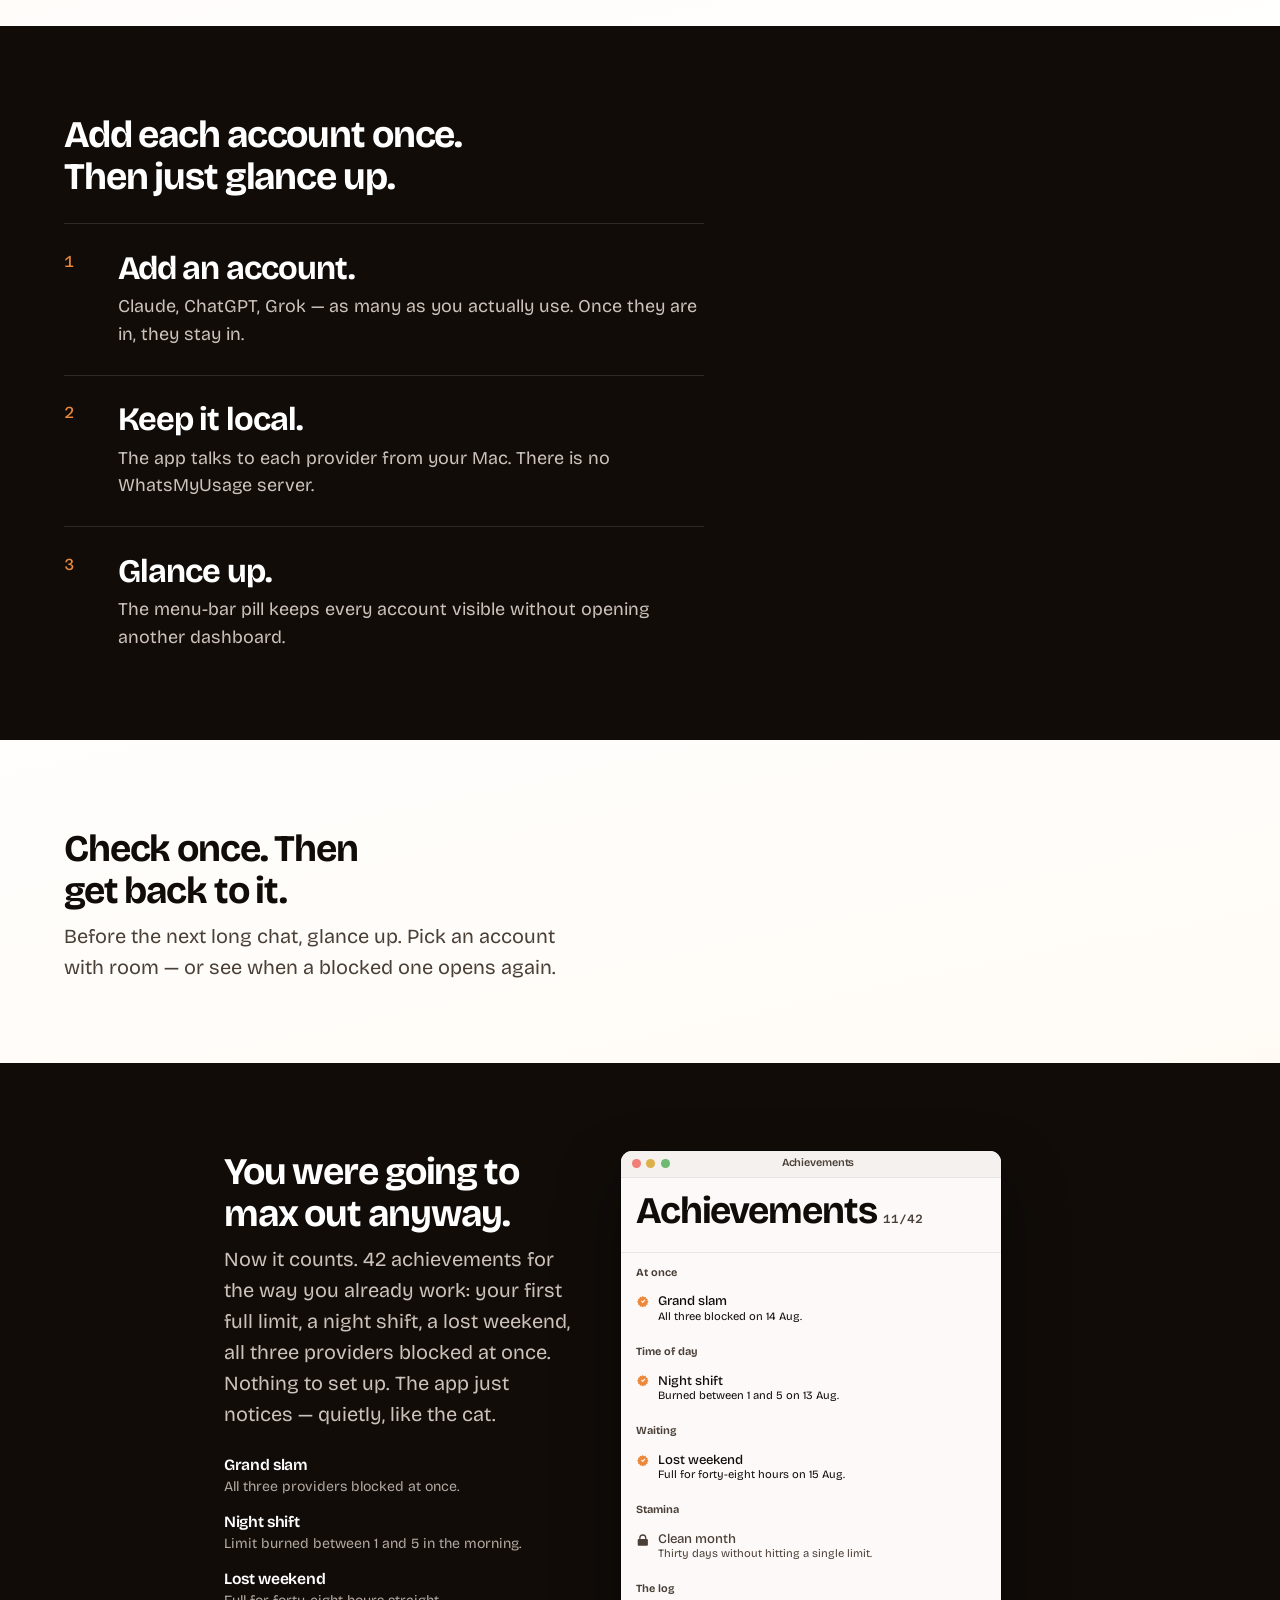
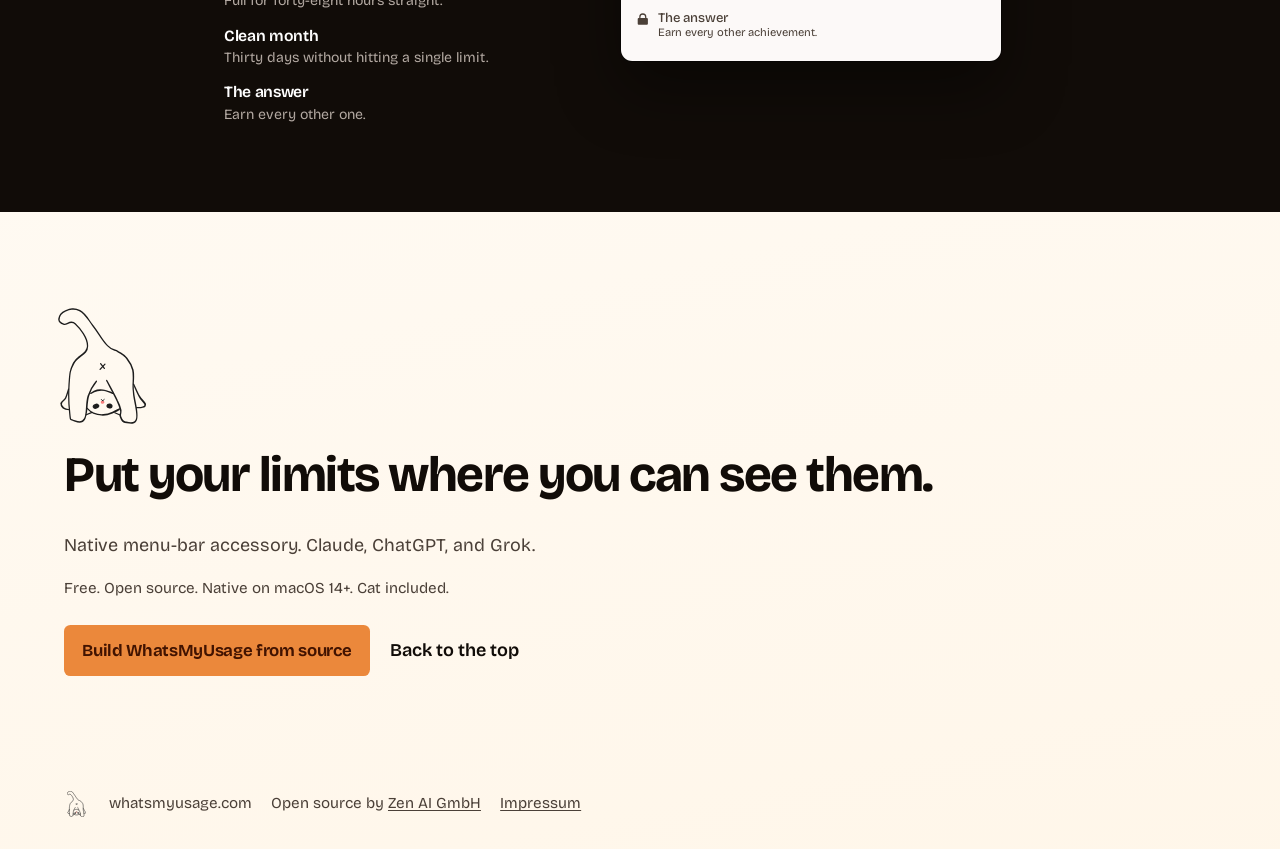
==== commit 89ecbff1: "docs: rewrite landing copy and README for the glance Landing follows Fable's copy pass: hero on the " ====
--- a/site/index.html
+++ b/site/index.html
@@ -6,9 +6,9 @@
     <title>WhatsMyUsage — every AI limit, one glance</title>
     <meta
       name="description"
-      content="See Claude, ChatGPT, and Grok across every account you use. Glance up and keep working."
+      content="Every AI limit, one glance. Claude, ChatGPT, and Grok across all your accounts — a native macOS menu bar app. Free and open source."
     />
-    <link rel="icon" href="favicon.png" type="image/png" />
+    <link rel="icon" href="cat-pose.png" type="image/png" />
     <link rel="preconnect" href="https://fonts.googleapis.com" />
     <link rel="preconnect" href="https://fonts.gstatic.com" crossorigin />
     <link
@@ -74,7 +74,7 @@
           <p class="eyebrow">A native macOS menu bar app</p>
           <h1>Every AI limit. One glance.</h1>
           <p class="lede">
-            See Claude, ChatGPT, and Grok across every account you use. Glance up and keep working.
+            Checking your usage means opening the app, finding the right page, clicking through — for every provider, every time. Now it lives in your menu bar: Claude, ChatGPT, and Grok, all your accounts, one pill.
           </p>
           <div class="hero-actions">
             <a class="cta" href="#get">Build from source</a>
@@ -83,104 +83,122 @@
           </div>
         </div>
 
-        <aside class="popover" aria-label="Popover preview">
-          <article class="account">
-            <header>
-              <h2>Claude Max</h2>
-              <data value="0.92">92%</data>
-            </header>
-            <div class="bar" style="--p: 0.92" data-tone="lock"></div>
-            <p>Week · resets in 2d 4h</p>
-          </article>
-          <article class="account">
-            <header>
-              <h2>Claude Team</h2>
-              <data value="0.41">41%</data>
-            </header>
-            <div class="bar" style="--p: 0.41" data-tone="ok"></div>
-            <p>Week · resets in 4d</p>
-          </article>
-          <article class="account">
-            <header>
-              <h2>ChatGPT</h2>
-              <data value="0.18">18%</data>
-            </header>
-            <div class="bar" style="--p: 0.18" data-tone="ok"></div>
-            <p>Week · resets in 2d</p>
-          </article>
-          <article class="account">
-            <header>
-              <h2>Grok</h2>
-              <data value="0.07">7%</data>
-            </header>
-            <div class="bar" style="--p: 0.07" data-tone="ok"></div>
-            <p>2-hour window</p>
-          </article>
-          <footer>
-            <span>Refresh</span>
-            <span>Settings…</span>
-            <span class="ver">0.1.0</span>
-            <span>Quit</span>
-          </footer>
-        </aside>
-      </section>
-
-      <section class="instrument">
-        <figure class="hero-pill">
-          <div class="big-pill" aria-hidden="true">
-            <span class="big-slot" data-tone="lock"></span>
-            <span class="big-slot" data-tone="ok"></span>
-            <span class="big-slot" data-tone="ok"></span>
-            <span class="big-slot" data-tone="ok"></span>
-          </div>
-          <figcaption>
-            <span>Claude Max</span>
-            <span>Claude Team</span>
-            <span>ChatGPT</span>
-            <span>Grok</span>
-          </figcaption>
-        </figure>
-        <p class="instrument-note">One slot per account. Green still has room.</p>
+        <div class="hero-stage">
+          <figure class="hero-pill">
+            <div class="labeled-pill">
+              <div class="slot-col">
+                <span class="big-slot" data-tone="lock"></span>
+                <span class="slot-name">Work</span>
+              </div>
+              <div class="slot-col">
+                <span class="big-slot" data-tone="ok"></span>
+                <span class="slot-name">Personal</span>
+              </div>
+              <div class="slot-col">
+                <span class="big-slot" data-tone="ok"></span>
+                <span class="slot-name">ChatGPT</span>
+              </div>
+              <div class="slot-col">
+                <span class="big-slot" data-tone="ok"></span>
+                <span class="slot-name">Grok</span>
+              </div>
+            </div>
+            <figcaption>One slot per account. Green still has room.</figcaption>
+          </figure>
+
+          <aside class="popover" aria-label="Popover preview">
+            <article class="account">
+              <header>
+                <h2>Work</h2>
+                <data value="0.92">92%</data>
+              </header>
+              <div class="bar" style="--p: 0.92" data-tone="lock"></div>
+              <p>Week · resets in 2d 4h</p>
+            </article>
+            <article class="account">
+              <header>
+                <h2>Personal</h2>
+                <data value="0.41">41%</data>
+              </header>
+              <div class="bar" style="--p: 0.41" data-tone="ok"></div>
+              <p>Week · resets in 4d</p>
+            </article>
+            <article class="account">
+              <header>
+                <h2>ChatGPT</h2>
+                <data value="0.18">18%</data>
+              </header>
+              <div class="bar" style="--p: 0.18" data-tone="ok"></div>
+              <p>Week · resets in 2d</p>
+            </article>
+            <article class="account">
+              <header>
+                <h2>Grok</h2>
+                <data value="0.07">7%</data>
+              </header>
+              <div class="bar" style="--p: 0.07" data-tone="ok"></div>
+              <p>2-hour window</p>
+            </article>
+            <footer>
+              <span>Refresh</span>
+              <span>Settings…</span>
+              <span class="trophy" title="Achievements">
+                <svg viewBox="0 0 16 16" width="12" height="12" aria-hidden="true">
+                  <path
+                    fill="currentColor"
+                    d="M3.6 1.6h8.8v1.3h1.5A1.5 1.5 0 0 1 15.4 4.4c0 2.3-1.7 4.2-3.9 4.6A3.4 3.4 0 0 1 8.8 11.6v.9h2.4v1.9H4.8v-1.9h2.4v-.9A3.4 3.4 0 0 1 4.5 9C2.3 8.6.6 6.7.6 4.4A1.5 1.5 0 0 1 2.1 2.9h1.5V1.6zm0 2.6H2.1c0 1.6 1.1 3 2.6 3.3V5.4A1.3 1.3 0 0 1 3.6 4.2zm8.8 0a1.3 1.3 0 0 1-1.1 1.2v2.1c1.5-.3 2.6-1.7 2.6-3.3h-1.5z"
+                  />
+                </svg>
+              </span>
+              <span class="ver">0.1.0</span>
+              <span>Quit</span>
+            </footer>
+          </aside>
+        </div>
       </section>
 
       <section class="horizon">
-        <h2>Stop hunting for usage.</h2>
+        <h2>Two accounts? No more logging out.</h2>
         <p>
-          Claude in one tab. ChatGPT in another. Grok somewhere else. A second account means another browser profile — or logging out just to check a number. WhatsMyUsage brings them all into one place.
+          Every account gets its own slot in the pill — with its own name. "Work", "Personal", "The Max plan I don't talk about." No signing out, no switching, no guessing which slot is which.
         </p>
       </section>
 
       <section class="wishes" aria-label="What it does">
-        <div>
-          <h2>Every account, together.</h2>
-          <p>
-            Add multiple subscriptions, multiple accounts from the same provider, and multiple Claude organizations under one login. Rename, hide, and reorder them to match how you work.
-          </p>
-        </div>
         <div>
           <h2>See which account has room.</h2>
           <p>
-            Glance at the colors. Click a slot for every limit and when it opens again.
+            Green means go. Glance at the colors, pick the account with room, and send the big job there.
           </p>
         </div>
         <div>
           <h2>Know when you are back.</h2>
           <p>
-            Usage refreshes every five minutes. Click for every limit and its reset time. When a slot turns from red to green, that account has room again.
+            Blocked is temporary. Every limit shows when it resets — and when a slot turns from red to green, that account is back in the game.
           </p>
         </div>
-      </section>
+        <div>
+          <h2>Show only what you check.</h2>
+          <p>
+            Hide the limits you never worry about — the weekly one that never runs out, the provider you barely use. The pill stays down to the numbers you actually look at.
+          </p>
+        </div>
+      </section>
+
+      <p class="quiet">
+        Everything runs on your Mac. The app talks directly to Anthropic, OpenAI, and xAI — there is no WhatsMyUsage server, and nothing is sent anywhere else. Open source, so you can check.
+      </p>
 
       <section class="steps">
-        <h2>One paste per account. Then just glance up.</h2>
+        <h2>Add each account once. Then just glance up.</h2>
         <ol>
           <li>
-            <p>Paste once.</p>
-            <span>Copy the cookie table or <code>Cookie:</code> header from your browser.</span>
+            <p>Add an account.</p>
+            <span>Claude, ChatGPT, Grok — as many as you actually use. Once they are in, they stay in.</span>
           </li>
           <li>
             <p>Keep it local.</p>
-            <span>WhatsMyUsage stores only the session keys in macOS Keychain and discards the rest. Requests go directly from your Mac to each provider.</span>
+            <span>The app talks to each provider from your Mac. There is no WhatsMyUsage server.</span>
           </li>
           <li>
             <p>Glance up.</p>
@@ -196,14 +214,109 @@
         </p>
       </section>
 
+      <section class="flavor" aria-label="Achievements">
+        <div class="flavor-inner">
+          <div class="flavor-copy">
+            <h2>You were going to max out anyway.</h2>
+            <p>
+              Now it counts. 42 achievements for the way you already work: your first full limit, a night shift, a lost weekend, all three providers blocked at once. Nothing to set up. The app just notices — quietly, like the cat.
+            </p>
+            <ul class="flavor-teasers">
+              <li>
+                <p>Grand slam</p>
+                <span>All three providers blocked at once.</span>
+              </li>
+              <li>
+                <p>Night shift</p>
+                <span>Limit burned between 1 and 5 in the morning.</span>
+              </li>
+              <li>
+                <p>Lost weekend</p>
+                <span>Full for forty-eight hours straight.</span>
+              </li>
+              <li>
+                <p>Clean month</p>
+                <span>Thirty days without hitting a single limit.</span>
+              </li>
+              <li>
+                <p>The answer</p>
+                <span>Earn every other one.</span>
+              </li>
+            </ul>
+          </div>
+          <aside class="achievements" aria-label="Achievements window preview">
+          <div class="ach-chrome" aria-hidden="true">
+            <i></i><i></i><i></i>
+            <span>Achievements</span>
+          </div>
+          <header>
+            <h2>Achievements</h2>
+            <data value="11">11/42</data>
+          </header>
+          <div class="ach-list">
+            <section>
+              <h3>At once</h3>
+              <div class="ach earned">
+                <svg viewBox="0 0 16 16" aria-hidden="true"><path fill="currentColor" d="M8 1.2 9.4 2.6l1.9-.5.6 1.9 1.9.6-.5 1.9L14.8 8l-1.5 1.4.5 1.9-1.9.6-.6 1.9-1.9-.5L8 14.8l-1.4-1.5-1.9.5-.6-1.9-1.9-.6.5-1.9L1.2 8l1.5-1.4-.5-1.9 1.9-.6.6-1.9 1.9.5L8 1.2zm-.1 8.4 3.2-3.3-.9-.9-2.3 2.3-1.1-1.1-.9.9 2 2.1z"/></svg>
+                <div>
+                  <p>Grand slam</p>
+                  <span>All three blocked on 14 Aug.</span>
+                </div>
+              </div>
+            </section>
+            <section>
+              <h3>Time of day</h3>
+              <div class="ach earned">
+                <svg viewBox="0 0 16 16" aria-hidden="true"><path fill="currentColor" d="M8 1.2 9.4 2.6l1.9-.5.6 1.9 1.9.6-.5 1.9L14.8 8l-1.5 1.4.5 1.9-1.9.6-.6 1.9-1.9-.5L8 14.8l-1.4-1.5-1.9.5-.6-1.9-1.9-.6.5-1.9L1.2 8l1.5-1.4-.5-1.9 1.9-.6.6-1.9 1.9.5L8 1.2zm-.1 8.4 3.2-3.3-.9-.9-2.3 2.3-1.1-1.1-.9.9 2 2.1z"/></svg>
+                <div>
+                  <p>Night shift</p>
+                  <span>Burned between 1 and 5 on 13 Aug.</span>
+                </div>
+              </div>
+            </section>
+            <section>
+              <h3>Waiting</h3>
+              <div class="ach earned">
+                <svg viewBox="0 0 16 16" aria-hidden="true"><path fill="currentColor" d="M8 1.2 9.4 2.6l1.9-.5.6 1.9 1.9.6-.5 1.9L14.8 8l-1.5 1.4.5 1.9-1.9.6-.6 1.9-1.9-.5L8 14.8l-1.4-1.5-1.9.5-.6-1.9-1.9-.6.5-1.9L1.2 8l1.5-1.4-.5-1.9 1.9-.6.6-1.9 1.9.5L8 1.2zm-.1 8.4 3.2-3.3-.9-.9-2.3 2.3-1.1-1.1-.9.9 2 2.1z"/></svg>
+                <div>
+                  <p>Lost weekend</p>
+                  <span>Full for forty-eight hours on 15 Aug.</span>
+                </div>
+              </div>
+            </section>
+            <section>
+              <h3>Stamina</h3>
+              <div class="ach">
+                <svg viewBox="0 0 16 16" aria-hidden="true"><path fill="currentColor" d="M8 1.6A4.2 4.2 0 0 0 3.8 5.8V7H3.2A1.2 1.2 0 0 0 2 8.2v5.6A1.2 1.2 0 0 0 3.2 15h9.6a1.2 1.2 0 0 0 1.2-1.2V8.2A1.2 1.2 0 0 0 12.8 7h-.6V5.8A4.2 4.2 0 0 0 8 1.6zm0 1.5A2.7 2.7 0 0 1 10.7 5.8V7H5.3V5.8A2.7 2.7 0 0 1 8 3.1z"/></svg>
+                <div>
+                  <p>Clean month</p>
+                  <span>Thirty days without hitting a single limit.</span>
+                </div>
+              </div>
+            </section>
+            <section>
+              <h3>The log</h3>
+              <div class="ach">
+                <svg viewBox="0 0 16 16" aria-hidden="true"><path fill="currentColor" d="M8 1.6A4.2 4.2 0 0 0 3.8 5.8V7H3.2A1.2 1.2 0 0 0 2 8.2v5.6A1.2 1.2 0 0 0 3.2 15h9.6a1.2 1.2 0 0 0 1.2-1.2V8.2A1.2 1.2 0 0 0 12.8 7h-.6V5.8A4.2 4.2 0 0 0 8 1.6zm0 1.5A2.7 2.7 0 0 1 10.7 5.8V7H5.3V5.8A2.7 2.7 0 0 1 8 3.1z"/></svg>
+                <div>
+                  <p>The answer</p>
+                  <span>Earn every other achievement.</span>
+                </div>
+              </div>
+            </section>
+          </div>
+        </aside>
+        </div>
+      </section>
+
       <section class="get" id="get">
         <img class="get-cat" src="cat-fabi.svg" width="125" height="165" alt="" />
         <h2>Put your limits where you can see them.</h2>
         <p>
-          Native menu-bar accessory. Cookies stay on the Mac. Claude, ChatGPT, and Grok.
+          Native menu-bar accessory. Claude, ChatGPT, and Grok.
         </p>
         <p class="get-note">
-          Free. Open source. Native on macOS 14+.
+          Free. Open source. Native on macOS 14+. Cat included.
         </p>
         <div class="get-actions">
           <a class="cta" href="https://github.com/getzenai/whatsmyusage">Build WhatsMyUsage from source</a>
--- a/site/styles.css
+++ b/site/styles.css
@@ -58,7 +58,8 @@
 .lede,
 .wishes p,
 .cta-note,
-.eyebrow {
+.eyebrow,
+.quiet {
   text-wrap: wrap;
 }
 
@@ -210,6 +211,7 @@
   display: grid;
   grid-template-columns: minmax(0, 1fr);
   gap: 2.4rem;
+  min-width: 0;
   padding: clamp(1.6rem, 5vh, 3.2rem) clamp(1.25rem, 5vw, 5rem) 2.6rem;
 }
 
@@ -232,6 +234,7 @@
 .proof p,
 .get > p,
 .flavor-copy > p,
+.quiet,
 .steps span {
   overflow-wrap: break-word;
 }
@@ -254,9 +257,10 @@
 .hero h1 {
   margin: 0 0 0.7rem;
   font-weight: 700;
-  font-size: clamp(2.4rem, 6.4vw, 4.2rem);
+  font-size: clamp(2.1rem, 8.2vw, 4.2rem);
   letter-spacing: -0.03em;
   line-height: 0.98;
+  overflow-wrap: break-word;
 }
 
 .lede {
@@ -655,17 +659,35 @@
   font-size: clamp(1.05rem, 2vw, 1.25rem);
 }
 
-.flavor-kinds {
-  display: flex;
-  flex-wrap: wrap;
-  gap: 0.35rem 1.15rem;
-  max-width: 22rem;
-  margin: 1.35rem 0 0;
+.flavor-teasers {
+  display: flex;
+  flex-direction: column;
+  gap: 0.85rem;
+  margin: 1.45rem 0 0;
   padding: 0;
   list-style: none;
-  color: oklch(0.78 0.015 55);
-  font-size: 0.95rem;
-  font-weight: 550;
+}
+
+.flavor-teasers p {
+  margin: 0;
+  font-size: 0.98rem;
+  font-weight: 620;
+  letter-spacing: -0.02em;
+}
+
+.flavor-teasers span {
+  display: block;
+  color: oklch(0.74 0.015 55);
+  font-size: 0.88rem;
+  line-height: 1.35;
+}
+
+.quiet {
+  max-width: 40rem;
+  margin: 0;
+  padding: 0 clamp(1.25rem, 5vw, 5rem) clamp(3rem, 7vw, 5rem);
+  color: var(--muted);
+  font-size: clamp(1.05rem, 2vw, 1.25rem);
 }
 
 .flavor .achievements {
@@ -895,13 +917,20 @@
     display: none;
   }
 
+  .hero h1 {
+    text-wrap: wrap;
+  }
+
   .hero-actions {
     flex-direction: column;
     align-items: flex-start;
   }
 
-  .hero-stage {
+  .hero-stage,
+  .hero-copy,
+  .hero-pill {
     width: 100%;
+    max-width: 100%;
   }
 
   .slot-name {
@@ -945,10 +974,7 @@
     margin-inline: auto;
   }
 
-  .flavor-kinds {
-    display: grid;
-    grid-template-columns: 1fr;
-    gap: 0.38rem;
+  .flavor-teasers {
     max-width: none;
   }
 }
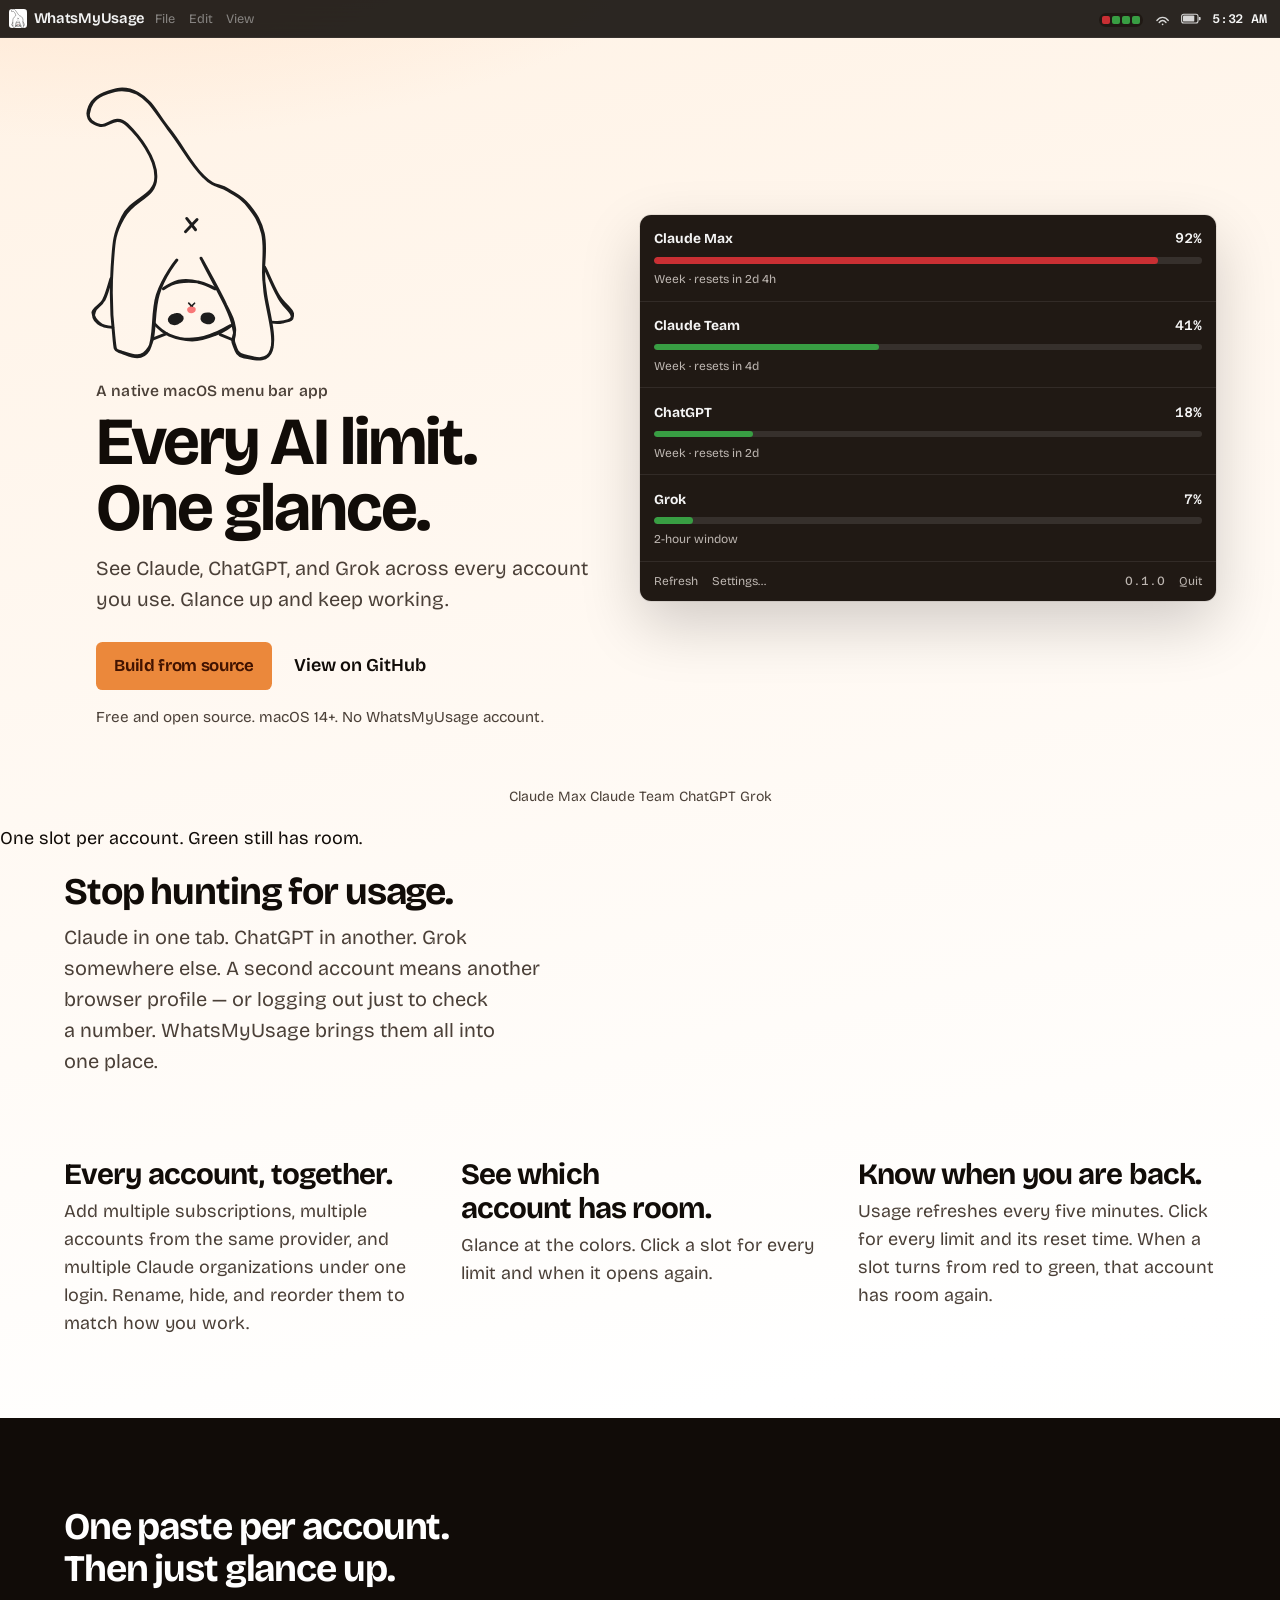
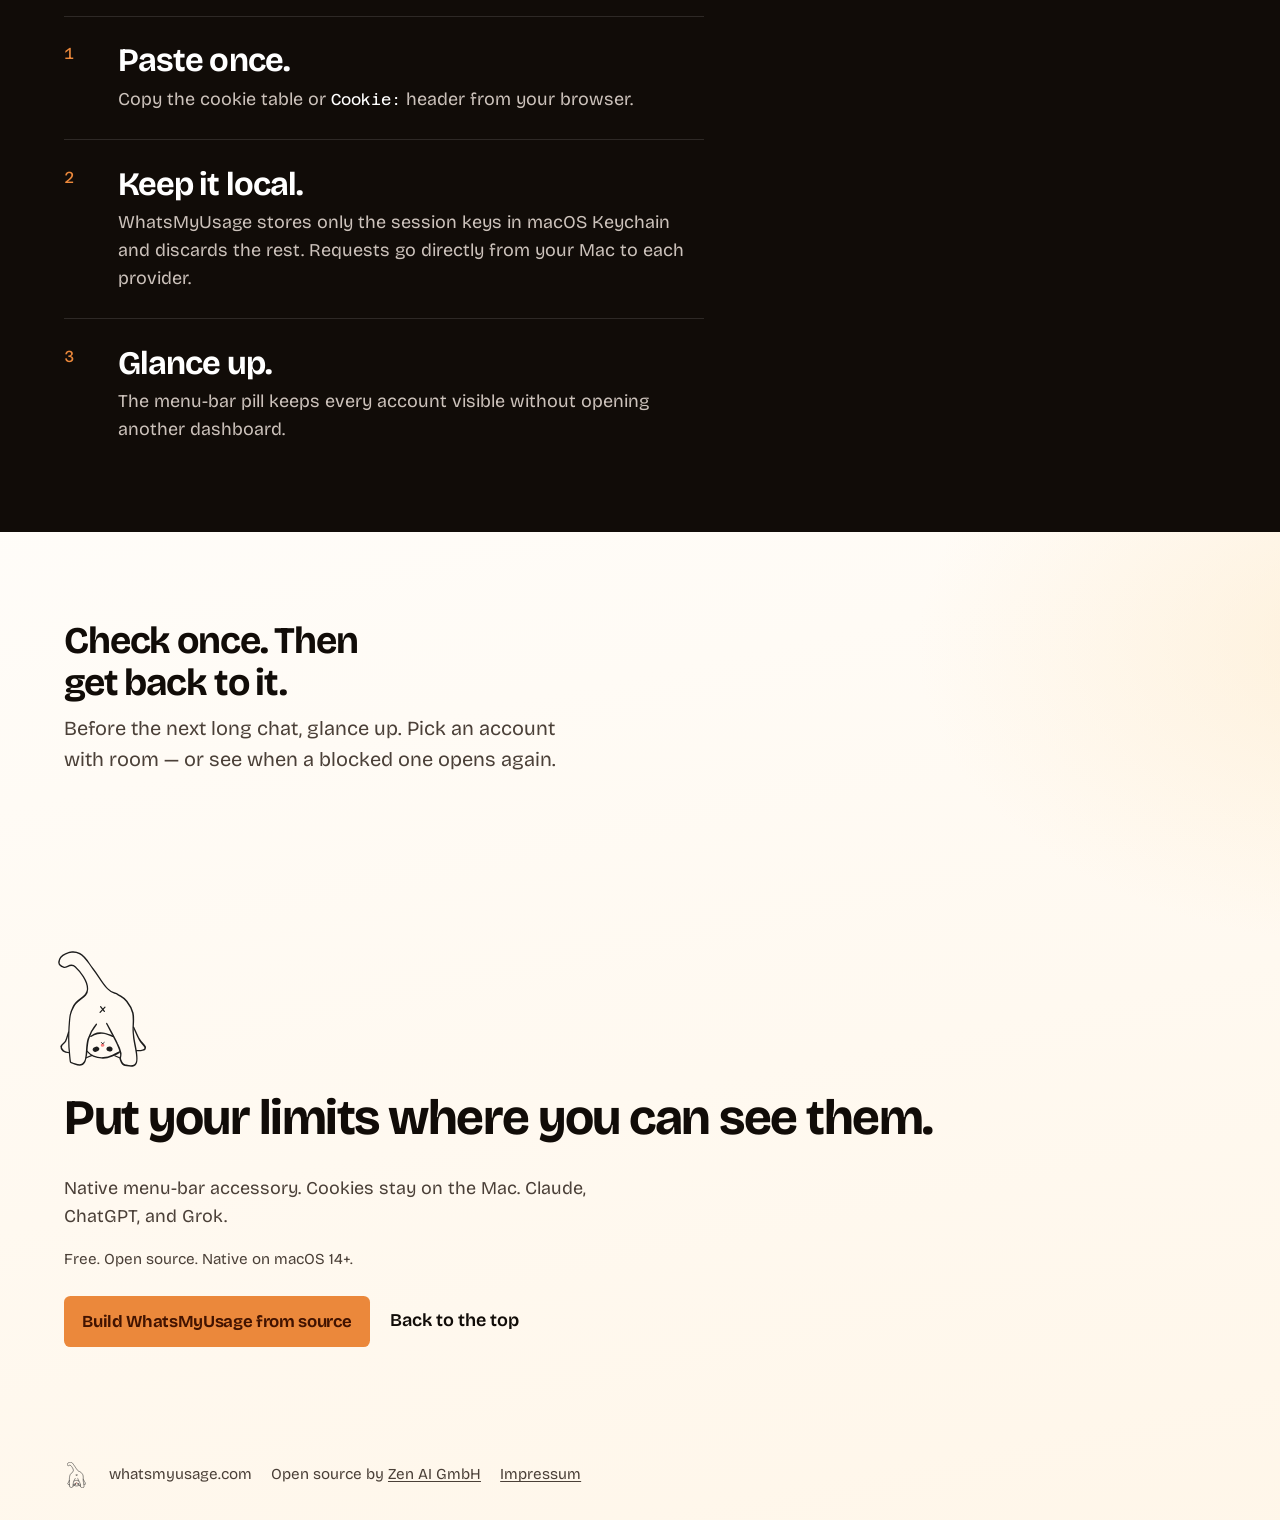
==== commit a72acf1b: "feat(app): give the app and the site the hero cat as their icon (#29) Fabian: "wir brauchen noch ein" ====
--- a/site/index.html
+++ b/site/index.html
@@ -6,9 +6,9 @@
     <title>WhatsMyUsage — every AI limit, one glance</title>
     <meta
       name="description"
-      content="Every AI limit, one glance. Claude, ChatGPT, and Grok across all your accounts — a native macOS menu bar app. Free and open source."
+      content="See Claude, ChatGPT, and Grok across every account you use. Glance up and keep working."
     />
-    <link rel="icon" href="cat-pose.png" type="image/png" />
+    <link rel="icon" href="favicon.png" type="image/png" />
     <link rel="preconnect" href="https://fonts.googleapis.com" />
     <link rel="preconnect" href="https://fonts.gstatic.com" crossorigin />
     <link
@@ -74,7 +74,7 @@
           <p class="eyebrow">A native macOS menu bar app</p>
           <h1>Every AI limit. One glance.</h1>
           <p class="lede">
-            Checking your usage means opening the app, finding the right page, clicking through — for every provider, every time. Now it lives in your menu bar: Claude, ChatGPT, and Grok, all your accounts, one pill.
+            See Claude, ChatGPT, and Grok across every account you use. Glance up and keep working.
           </p>
           <div class="hero-actions">
             <a class="cta" href="#get">Build from source</a>
@@ -83,122 +83,104 @@
           </div>
         </div>
 
-        <div class="hero-stage">
-          <figure class="hero-pill">
-            <div class="labeled-pill">
-              <div class="slot-col">
-                <span class="big-slot" data-tone="lock"></span>
-                <span class="slot-name">Work</span>
-              </div>
-              <div class="slot-col">
-                <span class="big-slot" data-tone="ok"></span>
-                <span class="slot-name">Personal</span>
-              </div>
-              <div class="slot-col">
-                <span class="big-slot" data-tone="ok"></span>
-                <span class="slot-name">ChatGPT</span>
-              </div>
-              <div class="slot-col">
-                <span class="big-slot" data-tone="ok"></span>
-                <span class="slot-name">Grok</span>
-              </div>
-            </div>
-            <figcaption>One slot per account. Green still has room.</figcaption>
-          </figure>
-
-          <aside class="popover" aria-label="Popover preview">
-            <article class="account">
-              <header>
-                <h2>Work</h2>
-                <data value="0.92">92%</data>
-              </header>
-              <div class="bar" style="--p: 0.92" data-tone="lock"></div>
-              <p>Week · resets in 2d 4h</p>
-            </article>
-            <article class="account">
-              <header>
-                <h2>Personal</h2>
-                <data value="0.41">41%</data>
-              </header>
-              <div class="bar" style="--p: 0.41" data-tone="ok"></div>
-              <p>Week · resets in 4d</p>
-            </article>
-            <article class="account">
-              <header>
-                <h2>ChatGPT</h2>
-                <data value="0.18">18%</data>
-              </header>
-              <div class="bar" style="--p: 0.18" data-tone="ok"></div>
-              <p>Week · resets in 2d</p>
-            </article>
-            <article class="account">
-              <header>
-                <h2>Grok</h2>
-                <data value="0.07">7%</data>
-              </header>
-              <div class="bar" style="--p: 0.07" data-tone="ok"></div>
-              <p>2-hour window</p>
-            </article>
-            <footer>
-              <span>Refresh</span>
-              <span>Settings…</span>
-              <span class="trophy" title="Achievements">
-                <svg viewBox="0 0 16 16" width="12" height="12" aria-hidden="true">
-                  <path
-                    fill="currentColor"
-                    d="M3.6 1.6h8.8v1.3h1.5A1.5 1.5 0 0 1 15.4 4.4c0 2.3-1.7 4.2-3.9 4.6A3.4 3.4 0 0 1 8.8 11.6v.9h2.4v1.9H4.8v-1.9h2.4v-.9A3.4 3.4 0 0 1 4.5 9C2.3 8.6.6 6.7.6 4.4A1.5 1.5 0 0 1 2.1 2.9h1.5V1.6zm0 2.6H2.1c0 1.6 1.1 3 2.6 3.3V5.4A1.3 1.3 0 0 1 3.6 4.2zm8.8 0a1.3 1.3 0 0 1-1.1 1.2v2.1c1.5-.3 2.6-1.7 2.6-3.3h-1.5z"
-                  />
-                </svg>
-              </span>
-              <span class="ver">0.1.0</span>
-              <span>Quit</span>
-            </footer>
-          </aside>
-        </div>
+        <aside class="popover" aria-label="Popover preview">
+          <article class="account">
+            <header>
+              <h2>Claude Max</h2>
+              <data value="0.92">92%</data>
+            </header>
+            <div class="bar" style="--p: 0.92" data-tone="lock"></div>
+            <p>Week · resets in 2d 4h</p>
+          </article>
+          <article class="account">
+            <header>
+              <h2>Claude Team</h2>
+              <data value="0.41">41%</data>
+            </header>
+            <div class="bar" style="--p: 0.41" data-tone="ok"></div>
+            <p>Week · resets in 4d</p>
+          </article>
+          <article class="account">
+            <header>
+              <h2>ChatGPT</h2>
+              <data value="0.18">18%</data>
+            </header>
+            <div class="bar" style="--p: 0.18" data-tone="ok"></div>
+            <p>Week · resets in 2d</p>
+          </article>
+          <article class="account">
+            <header>
+              <h2>Grok</h2>
+              <data value="0.07">7%</data>
+            </header>
+            <div class="bar" style="--p: 0.07" data-tone="ok"></div>
+            <p>2-hour window</p>
+          </article>
+          <footer>
+            <span>Refresh</span>
+            <span>Settings…</span>
+            <span class="ver">0.1.0</span>
+            <span>Quit</span>
+          </footer>
+        </aside>
+      </section>
+
+      <section class="instrument">
+        <figure class="hero-pill">
+          <div class="big-pill" aria-hidden="true">
+            <span class="big-slot" data-tone="lock"></span>
+            <span class="big-slot" data-tone="ok"></span>
+            <span class="big-slot" data-tone="ok"></span>
+            <span class="big-slot" data-tone="ok"></span>
+          </div>
+          <figcaption>
+            <span>Claude Max</span>
+            <span>Claude Team</span>
+            <span>ChatGPT</span>
+            <span>Grok</span>
+          </figcaption>
+        </figure>
+        <p class="instrument-note">One slot per account. Green still has room.</p>
       </section>
 
       <section class="horizon">
-        <h2>Two accounts? No more logging out.</h2>
+        <h2>Stop hunting for usage.</h2>
         <p>
-          Every account gets its own slot in the pill — with its own name. "Work", "Personal", "The Max plan I don't talk about." No signing out, no switching, no guessing which slot is which.
+          Claude in one tab. ChatGPT in another. Grok somewhere else. A second account means another browser profile — or logging out just to check a number. WhatsMyUsage brings them all into one place.
         </p>
       </section>
 
       <section class="wishes" aria-label="What it does">
+        <div>
+          <h2>Every account, together.</h2>
+          <p>
+            Add multiple subscriptions, multiple accounts from the same provider, and multiple Claude organizations under one login. Rename, hide, and reorder them to match how you work.
+          </p>
+        </div>
         <div>
           <h2>See which account has room.</h2>
           <p>
-            Green means go. Glance at the colors, pick the account with room, and send the big job there.
+            Glance at the colors. Click a slot for every limit and when it opens again.
           </p>
         </div>
         <div>
           <h2>Know when you are back.</h2>
           <p>
-            Blocked is temporary. Every limit shows when it resets — and when a slot turns from red to green, that account is back in the game.
-          </p>
-        </div>
-        <div>
-          <h2>Show only what you check.</h2>
-          <p>
-            Hide the limits you never worry about — the weekly one that never runs out, the provider you barely use. The pill stays down to the numbers you actually look at.
-          </p>
-        </div>
-      </section>
-
-      <p class="quiet">
-        Everything runs on your Mac. The app talks directly to Anthropic, OpenAI, and xAI — there is no WhatsMyUsage server, and nothing is sent anywhere else. Open source, so you can check.
-      </p>
+            Usage refreshes every five minutes. Click for every limit and its reset time. When a slot turns from red to green, that account has room again.
+          </p>
+        </div>
+      </section>
 
       <section class="steps">
-        <h2>Add each account once. Then just glance up.</h2>
+        <h2>One paste per account. Then just glance up.</h2>
         <ol>
           <li>
-            <p>Add an account.</p>
-            <span>Claude, ChatGPT, Grok — as many as you actually use. Once they are in, they stay in.</span>
+            <p>Paste once.</p>
+            <span>Copy the cookie table or <code>Cookie:</code> header from your browser.</span>
           </li>
           <li>
             <p>Keep it local.</p>
-            <span>The app talks to each provider from your Mac. There is no WhatsMyUsage server.</span>
+            <span>WhatsMyUsage stores only the session keys in macOS Keychain and discards the rest. Requests go directly from your Mac to each provider.</span>
           </li>
           <li>
             <p>Glance up.</p>
@@ -214,109 +196,14 @@
         </p>
       </section>
 
-      <section class="flavor" aria-label="Achievements">
-        <div class="flavor-inner">
-          <div class="flavor-copy">
-            <h2>You were going to max out anyway.</h2>
-            <p>
-              Now it counts. 42 achievements for the way you already work: your first full limit, a night shift, a lost weekend, all three providers blocked at once. Nothing to set up. The app just notices — quietly, like the cat.
-            </p>
-            <ul class="flavor-teasers">
-              <li>
-                <p>Grand slam</p>
-                <span>All three providers blocked at once.</span>
-              </li>
-              <li>
-                <p>Night shift</p>
-                <span>Limit burned between 1 and 5 in the morning.</span>
-              </li>
-              <li>
-                <p>Lost weekend</p>
-                <span>Full for forty-eight hours straight.</span>
-              </li>
-              <li>
-                <p>Clean month</p>
-                <span>Thirty days without hitting a single limit.</span>
-              </li>
-              <li>
-                <p>The answer</p>
-                <span>Earn every other one.</span>
-              </li>
-            </ul>
-          </div>
-          <aside class="achievements" aria-label="Achievements window preview">
-          <div class="ach-chrome" aria-hidden="true">
-            <i></i><i></i><i></i>
-            <span>Achievements</span>
-          </div>
-          <header>
-            <h2>Achievements</h2>
-            <data value="11">11/42</data>
-          </header>
-          <div class="ach-list">
-            <section>
-              <h3>At once</h3>
-              <div class="ach earned">
-                <svg viewBox="0 0 16 16" aria-hidden="true"><path fill="currentColor" d="M8 1.2 9.4 2.6l1.9-.5.6 1.9 1.9.6-.5 1.9L14.8 8l-1.5 1.4.5 1.9-1.9.6-.6 1.9-1.9-.5L8 14.8l-1.4-1.5-1.9.5-.6-1.9-1.9-.6.5-1.9L1.2 8l1.5-1.4-.5-1.9 1.9-.6.6-1.9 1.9.5L8 1.2zm-.1 8.4 3.2-3.3-.9-.9-2.3 2.3-1.1-1.1-.9.9 2 2.1z"/></svg>
-                <div>
-                  <p>Grand slam</p>
-                  <span>All three blocked on 14 Aug.</span>
-                </div>
-              </div>
-            </section>
-            <section>
-              <h3>Time of day</h3>
-              <div class="ach earned">
-                <svg viewBox="0 0 16 16" aria-hidden="true"><path fill="currentColor" d="M8 1.2 9.4 2.6l1.9-.5.6 1.9 1.9.6-.5 1.9L14.8 8l-1.5 1.4.5 1.9-1.9.6-.6 1.9-1.9-.5L8 14.8l-1.4-1.5-1.9.5-.6-1.9-1.9-.6.5-1.9L1.2 8l1.5-1.4-.5-1.9 1.9-.6.6-1.9 1.9.5L8 1.2zm-.1 8.4 3.2-3.3-.9-.9-2.3 2.3-1.1-1.1-.9.9 2 2.1z"/></svg>
-                <div>
-                  <p>Night shift</p>
-                  <span>Burned between 1 and 5 on 13 Aug.</span>
-                </div>
-              </div>
-            </section>
-            <section>
-              <h3>Waiting</h3>
-              <div class="ach earned">
-                <svg viewBox="0 0 16 16" aria-hidden="true"><path fill="currentColor" d="M8 1.2 9.4 2.6l1.9-.5.6 1.9 1.9.6-.5 1.9L14.8 8l-1.5 1.4.5 1.9-1.9.6-.6 1.9-1.9-.5L8 14.8l-1.4-1.5-1.9.5-.6-1.9-1.9-.6.5-1.9L1.2 8l1.5-1.4-.5-1.9 1.9-.6.6-1.9 1.9.5L8 1.2zm-.1 8.4 3.2-3.3-.9-.9-2.3 2.3-1.1-1.1-.9.9 2 2.1z"/></svg>
-                <div>
-                  <p>Lost weekend</p>
-                  <span>Full for forty-eight hours on 15 Aug.</span>
-                </div>
-              </div>
-            </section>
-            <section>
-              <h3>Stamina</h3>
-              <div class="ach">
-                <svg viewBox="0 0 16 16" aria-hidden="true"><path fill="currentColor" d="M8 1.6A4.2 4.2 0 0 0 3.8 5.8V7H3.2A1.2 1.2 0 0 0 2 8.2v5.6A1.2 1.2 0 0 0 3.2 15h9.6a1.2 1.2 0 0 0 1.2-1.2V8.2A1.2 1.2 0 0 0 12.8 7h-.6V5.8A4.2 4.2 0 0 0 8 1.6zm0 1.5A2.7 2.7 0 0 1 10.7 5.8V7H5.3V5.8A2.7 2.7 0 0 1 8 3.1z"/></svg>
-                <div>
-                  <p>Clean month</p>
-                  <span>Thirty days without hitting a single limit.</span>
-                </div>
-              </div>
-            </section>
-            <section>
-              <h3>The log</h3>
-              <div class="ach">
-                <svg viewBox="0 0 16 16" aria-hidden="true"><path fill="currentColor" d="M8 1.6A4.2 4.2 0 0 0 3.8 5.8V7H3.2A1.2 1.2 0 0 0 2 8.2v5.6A1.2 1.2 0 0 0 3.2 15h9.6a1.2 1.2 0 0 0 1.2-1.2V8.2A1.2 1.2 0 0 0 12.8 7h-.6V5.8A4.2 4.2 0 0 0 8 1.6zm0 1.5A2.7 2.7 0 0 1 10.7 5.8V7H5.3V5.8A2.7 2.7 0 0 1 8 3.1z"/></svg>
-                <div>
-                  <p>The answer</p>
-                  <span>Earn every other achievement.</span>
-                </div>
-              </div>
-            </section>
-          </div>
-        </aside>
-        </div>
-      </section>
-
       <section class="get" id="get">
         <img class="get-cat" src="cat-fabi.svg" width="125" height="165" alt="" />
         <h2>Put your limits where you can see them.</h2>
         <p>
-          Native menu-bar accessory. Claude, ChatGPT, and Grok.
+          Native menu-bar accessory. Cookies stay on the Mac. Claude, ChatGPT, and Grok.
         </p>
         <p class="get-note">
-          Free. Open source. Native on macOS 14+. Cat included.
+          Free. Open source. Native on macOS 14+.
         </p>
         <div class="get-actions">
           <a class="cta" href="https://github.com/getzenai/whatsmyusage">Build WhatsMyUsage from source</a>
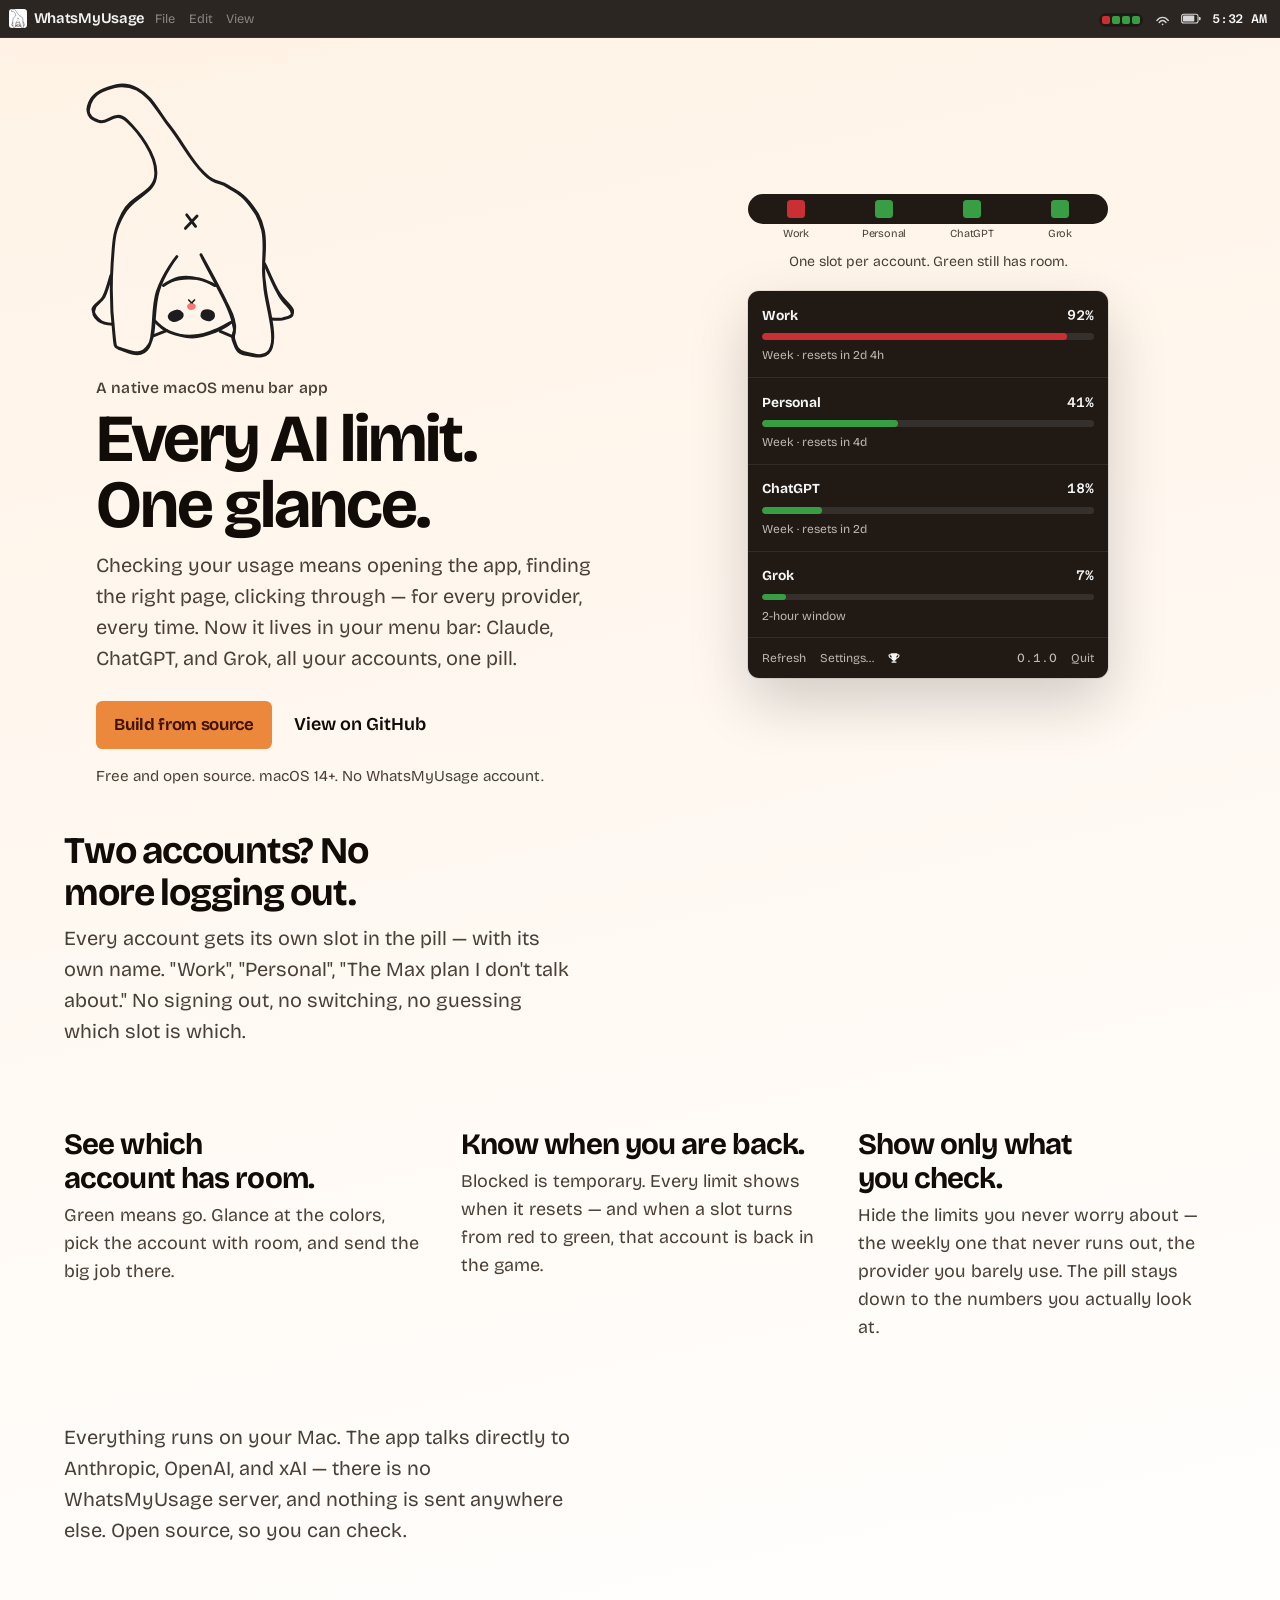
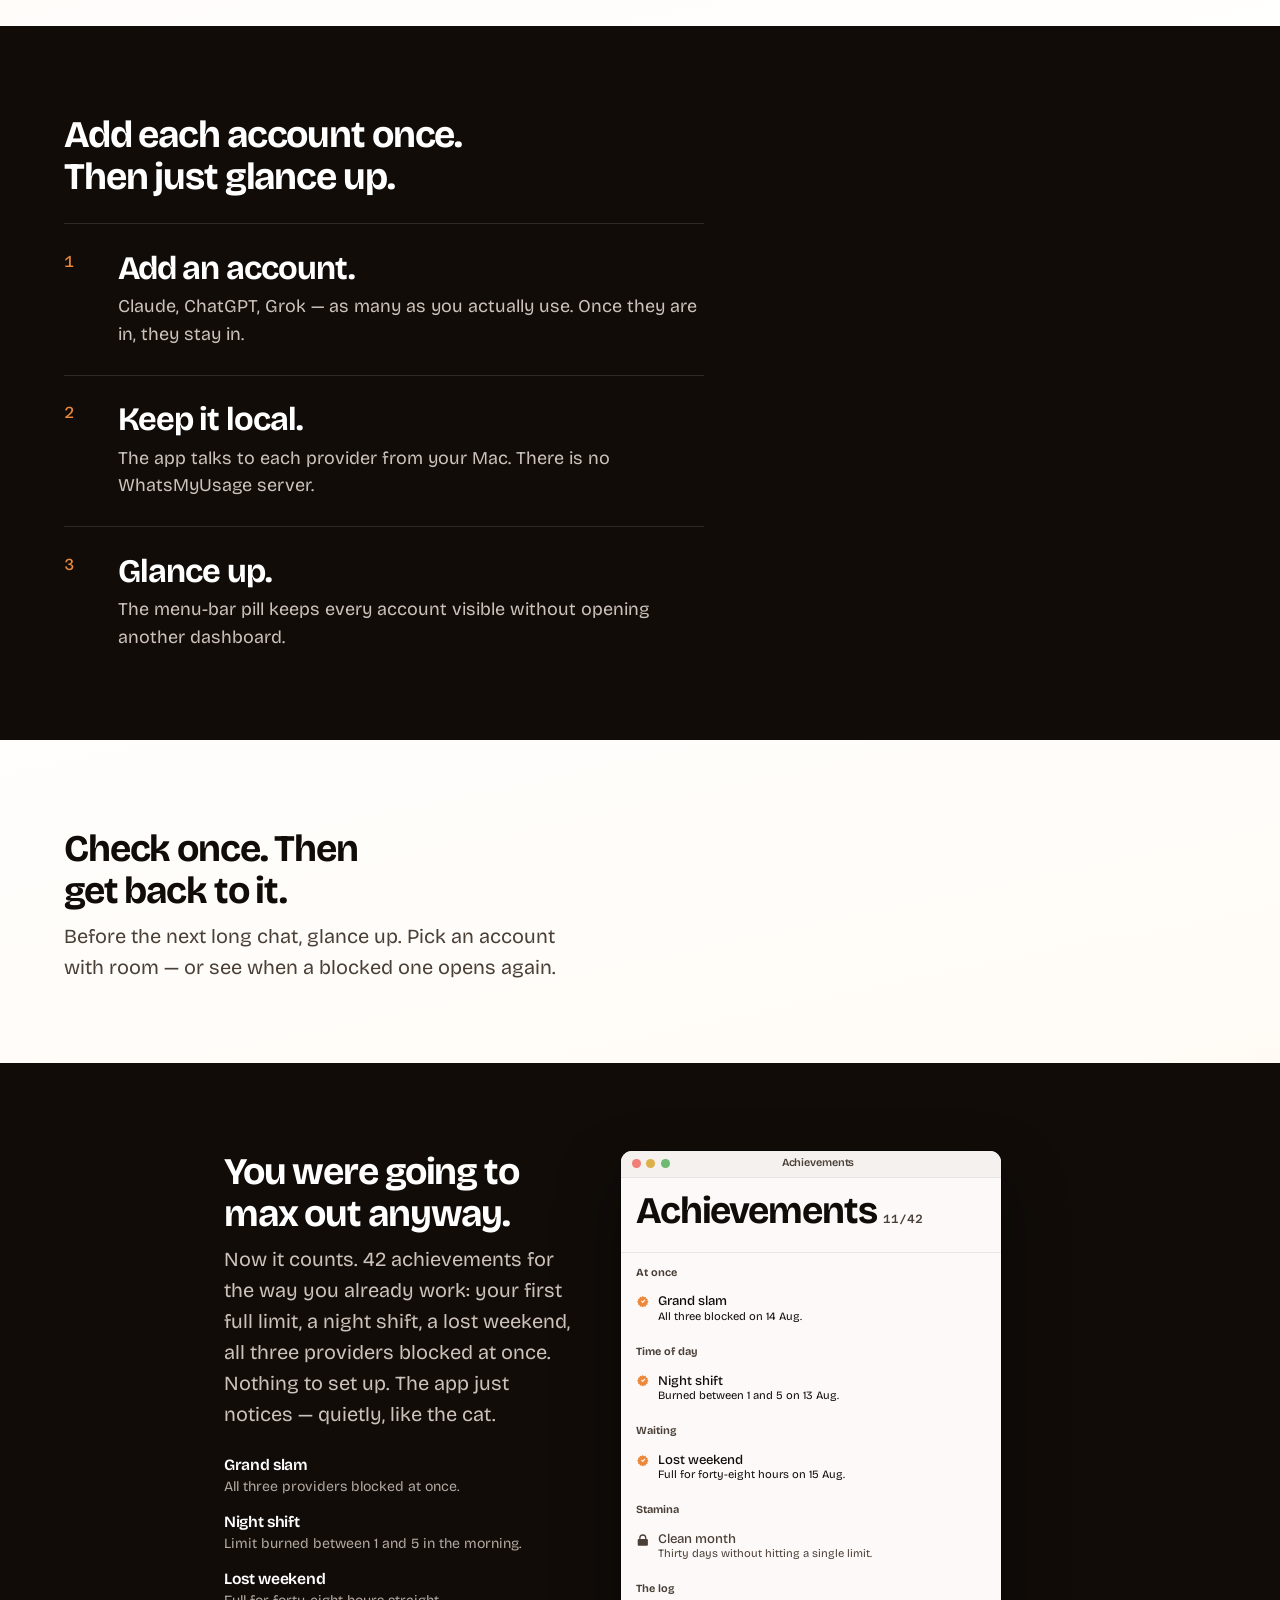
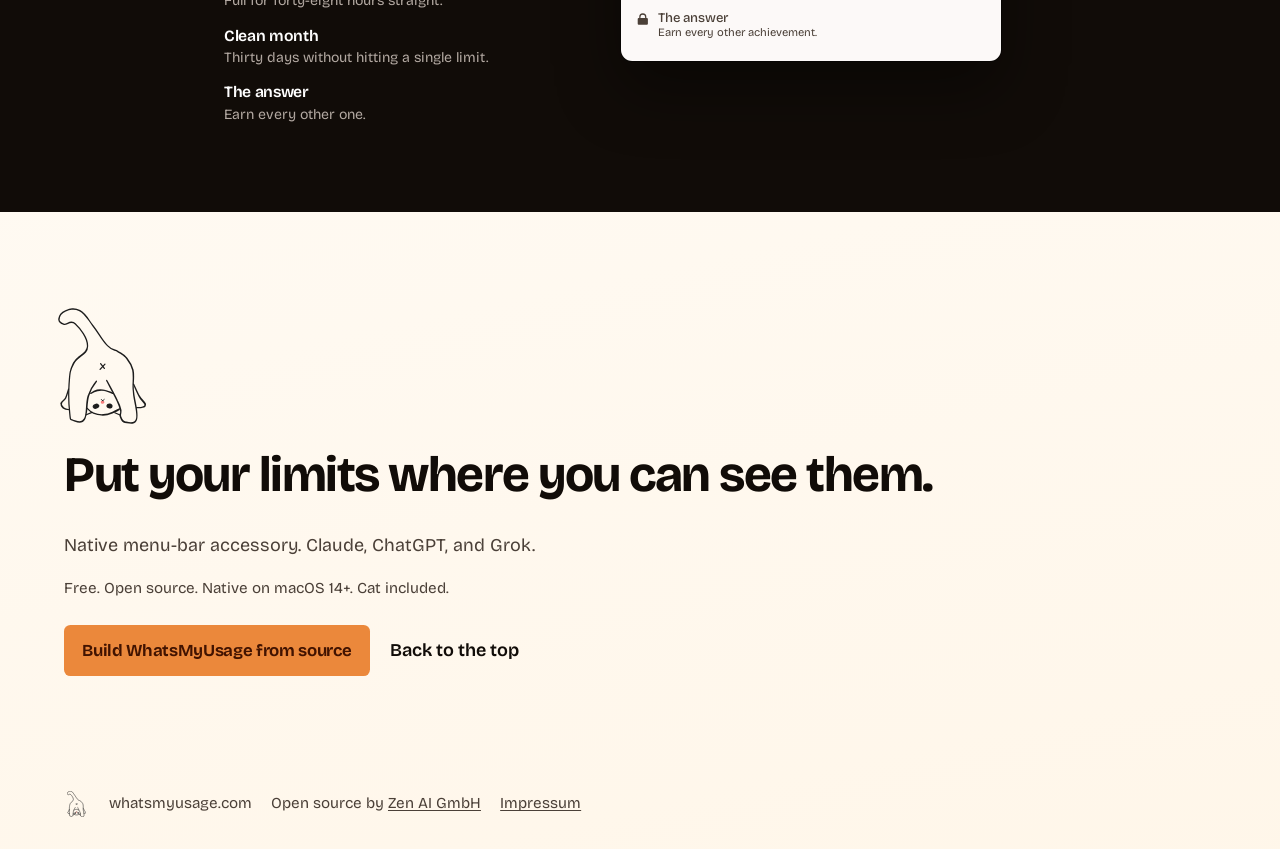
==== commit b3c0d5b4: "Merge origin/main into grok/landing-hero Keep the user-facing README pitch. Fold Start at login and " ====
--- a/site/index.html
+++ b/site/index.html
@@ -6,7 +6,7 @@
     <title>WhatsMyUsage — every AI limit, one glance</title>
     <meta
       name="description"
-      content="See Claude, ChatGPT, and Grok across every account you use. Glance up and keep working."
+      content="Every AI limit, one glance. Claude, ChatGPT, and Grok across all your accounts — a native macOS menu bar app. Free and open source."
     />
     <link rel="icon" href="favicon.png" type="image/png" />
     <link rel="preconnect" href="https://fonts.googleapis.com" />
@@ -74,7 +74,7 @@
           <p class="eyebrow">A native macOS menu bar app</p>
           <h1>Every AI limit. One glance.</h1>
           <p class="lede">
-            See Claude, ChatGPT, and Grok across every account you use. Glance up and keep working.
+            Checking your usage means opening the app, finding the right page, clicking through — for every provider, every time. Now it lives in your menu bar: Claude, ChatGPT, and Grok, all your accounts, one pill.
           </p>
           <div class="hero-actions">
             <a class="cta" href="#get">Build from source</a>
@@ -83,104 +83,122 @@
           </div>
         </div>
 
-        <aside class="popover" aria-label="Popover preview">
-          <article class="account">
-            <header>
-              <h2>Claude Max</h2>
-              <data value="0.92">92%</data>
-            </header>
-            <div class="bar" style="--p: 0.92" data-tone="lock"></div>
-            <p>Week · resets in 2d 4h</p>
-          </article>
-          <article class="account">
-            <header>
-              <h2>Claude Team</h2>
-              <data value="0.41">41%</data>
-            </header>
-            <div class="bar" style="--p: 0.41" data-tone="ok"></div>
-            <p>Week · resets in 4d</p>
-          </article>
-          <article class="account">
-            <header>
-              <h2>ChatGPT</h2>
-              <data value="0.18">18%</data>
-            </header>
-            <div class="bar" style="--p: 0.18" data-tone="ok"></div>
-            <p>Week · resets in 2d</p>
-          </article>
-          <article class="account">
-            <header>
-              <h2>Grok</h2>
-              <data value="0.07">7%</data>
-            </header>
-            <div class="bar" style="--p: 0.07" data-tone="ok"></div>
-            <p>2-hour window</p>
-          </article>
-          <footer>
-            <span>Refresh</span>
-            <span>Settings…</span>
-            <span class="ver">0.1.0</span>
-            <span>Quit</span>
-          </footer>
-        </aside>
-      </section>
-
-      <section class="instrument">
-        <figure class="hero-pill">
-          <div class="big-pill" aria-hidden="true">
-            <span class="big-slot" data-tone="lock"></span>
-            <span class="big-slot" data-tone="ok"></span>
-            <span class="big-slot" data-tone="ok"></span>
-            <span class="big-slot" data-tone="ok"></span>
-          </div>
-          <figcaption>
-            <span>Claude Max</span>
-            <span>Claude Team</span>
-            <span>ChatGPT</span>
-            <span>Grok</span>
-          </figcaption>
-        </figure>
-        <p class="instrument-note">One slot per account. Green still has room.</p>
+        <div class="hero-stage">
+          <figure class="hero-pill">
+            <div class="labeled-pill">
+              <div class="slot-col">
+                <span class="big-slot" data-tone="lock"></span>
+                <span class="slot-name">Work</span>
+              </div>
+              <div class="slot-col">
+                <span class="big-slot" data-tone="ok"></span>
+                <span class="slot-name">Personal</span>
+              </div>
+              <div class="slot-col">
+                <span class="big-slot" data-tone="ok"></span>
+                <span class="slot-name">ChatGPT</span>
+              </div>
+              <div class="slot-col">
+                <span class="big-slot" data-tone="ok"></span>
+                <span class="slot-name">Grok</span>
+              </div>
+            </div>
+            <figcaption>One slot per account. Green still has room.</figcaption>
+          </figure>
+
+          <aside class="popover" aria-label="Popover preview">
+            <article class="account">
+              <header>
+                <h2>Work</h2>
+                <data value="0.92">92%</data>
+              </header>
+              <div class="bar" style="--p: 0.92" data-tone="lock"></div>
+              <p>Week · resets in 2d 4h</p>
+            </article>
+            <article class="account">
+              <header>
+                <h2>Personal</h2>
+                <data value="0.41">41%</data>
+              </header>
+              <div class="bar" style="--p: 0.41" data-tone="ok"></div>
+              <p>Week · resets in 4d</p>
+            </article>
+            <article class="account">
+              <header>
+                <h2>ChatGPT</h2>
+                <data value="0.18">18%</data>
+              </header>
+              <div class="bar" style="--p: 0.18" data-tone="ok"></div>
+              <p>Week · resets in 2d</p>
+            </article>
+            <article class="account">
+              <header>
+                <h2>Grok</h2>
+                <data value="0.07">7%</data>
+              </header>
+              <div class="bar" style="--p: 0.07" data-tone="ok"></div>
+              <p>2-hour window</p>
+            </article>
+            <footer>
+              <span>Refresh</span>
+              <span>Settings…</span>
+              <span class="trophy" title="Achievements">
+                <svg viewBox="0 0 16 16" width="12" height="12" aria-hidden="true">
+                  <path
+                    fill="currentColor"
+                    d="M3.6 1.6h8.8v1.3h1.5A1.5 1.5 0 0 1 15.4 4.4c0 2.3-1.7 4.2-3.9 4.6A3.4 3.4 0 0 1 8.8 11.6v.9h2.4v1.9H4.8v-1.9h2.4v-.9A3.4 3.4 0 0 1 4.5 9C2.3 8.6.6 6.7.6 4.4A1.5 1.5 0 0 1 2.1 2.9h1.5V1.6zm0 2.6H2.1c0 1.6 1.1 3 2.6 3.3V5.4A1.3 1.3 0 0 1 3.6 4.2zm8.8 0a1.3 1.3 0 0 1-1.1 1.2v2.1c1.5-.3 2.6-1.7 2.6-3.3h-1.5z"
+                  />
+                </svg>
+              </span>
+              <span class="ver">0.1.0</span>
+              <span>Quit</span>
+            </footer>
+          </aside>
+        </div>
       </section>
 
       <section class="horizon">
-        <h2>Stop hunting for usage.</h2>
+        <h2>Two accounts? No more logging out.</h2>
         <p>
-          Claude in one tab. ChatGPT in another. Grok somewhere else. A second account means another browser profile — or logging out just to check a number. WhatsMyUsage brings them all into one place.
+          Every account gets its own slot in the pill — with its own name. "Work", "Personal", "The Max plan I don't talk about." No signing out, no switching, no guessing which slot is which.
         </p>
       </section>
 
       <section class="wishes" aria-label="What it does">
-        <div>
-          <h2>Every account, together.</h2>
-          <p>
-            Add multiple subscriptions, multiple accounts from the same provider, and multiple Claude organizations under one login. Rename, hide, and reorder them to match how you work.
-          </p>
-        </div>
         <div>
           <h2>See which account has room.</h2>
           <p>
-            Glance at the colors. Click a slot for every limit and when it opens again.
+            Green means go. Glance at the colors, pick the account with room, and send the big job there.
           </p>
         </div>
         <div>
           <h2>Know when you are back.</h2>
           <p>
-            Usage refreshes every five minutes. Click for every limit and its reset time. When a slot turns from red to green, that account has room again.
+            Blocked is temporary. Every limit shows when it resets — and when a slot turns from red to green, that account is back in the game.
           </p>
         </div>
-      </section>
+        <div>
+          <h2>Show only what you check.</h2>
+          <p>
+            Hide the limits you never worry about — the weekly one that never runs out, the provider you barely use. The pill stays down to the numbers you actually look at.
+          </p>
+        </div>
+      </section>
+
+      <p class="quiet">
+        Everything runs on your Mac. The app talks directly to Anthropic, OpenAI, and xAI — there is no WhatsMyUsage server, and nothing is sent anywhere else. Open source, so you can check.
+      </p>
 
       <section class="steps">
-        <h2>One paste per account. Then just glance up.</h2>
+        <h2>Add each account once. Then just glance up.</h2>
         <ol>
           <li>
-            <p>Paste once.</p>
-            <span>Copy the cookie table or <code>Cookie:</code> header from your browser.</span>
+            <p>Add an account.</p>
+            <span>Claude, ChatGPT, Grok — as many as you actually use. Once they are in, they stay in.</span>
           </li>
           <li>
             <p>Keep it local.</p>
-            <span>WhatsMyUsage stores only the session keys in macOS Keychain and discards the rest. Requests go directly from your Mac to each provider.</span>
+            <span>The app talks to each provider from your Mac. There is no WhatsMyUsage server.</span>
           </li>
           <li>
             <p>Glance up.</p>
@@ -196,14 +214,109 @@
         </p>
       </section>
 
+      <section class="flavor" aria-label="Achievements">
+        <div class="flavor-inner">
+          <div class="flavor-copy">
+            <h2>You were going to max out anyway.</h2>
+            <p>
+              Now it counts. 42 achievements for the way you already work: your first full limit, a night shift, a lost weekend, all three providers blocked at once. Nothing to set up. The app just notices — quietly, like the cat.
+            </p>
+            <ul class="flavor-teasers">
+              <li>
+                <p>Grand slam</p>
+                <span>All three providers blocked at once.</span>
+              </li>
+              <li>
+                <p>Night shift</p>
+                <span>Limit burned between 1 and 5 in the morning.</span>
+              </li>
+              <li>
+                <p>Lost weekend</p>
+                <span>Full for forty-eight hours straight.</span>
+              </li>
+              <li>
+                <p>Clean month</p>
+                <span>Thirty days without hitting a single limit.</span>
+              </li>
+              <li>
+                <p>The answer</p>
+                <span>Earn every other one.</span>
+              </li>
+            </ul>
+          </div>
+          <aside class="achievements" aria-label="Achievements window preview">
+          <div class="ach-chrome" aria-hidden="true">
+            <i></i><i></i><i></i>
+            <span>Achievements</span>
+          </div>
+          <header>
+            <h2>Achievements</h2>
+            <data value="11">11/42</data>
+          </header>
+          <div class="ach-list">
+            <section>
+              <h3>At once</h3>
+              <div class="ach earned">
+                <svg viewBox="0 0 16 16" aria-hidden="true"><path fill="currentColor" d="M8 1.2 9.4 2.6l1.9-.5.6 1.9 1.9.6-.5 1.9L14.8 8l-1.5 1.4.5 1.9-1.9.6-.6 1.9-1.9-.5L8 14.8l-1.4-1.5-1.9.5-.6-1.9-1.9-.6.5-1.9L1.2 8l1.5-1.4-.5-1.9 1.9-.6.6-1.9 1.9.5L8 1.2zm-.1 8.4 3.2-3.3-.9-.9-2.3 2.3-1.1-1.1-.9.9 2 2.1z"/></svg>
+                <div>
+                  <p>Grand slam</p>
+                  <span>All three blocked on 14 Aug.</span>
+                </div>
+              </div>
+            </section>
+            <section>
+              <h3>Time of day</h3>
+              <div class="ach earned">
+                <svg viewBox="0 0 16 16" aria-hidden="true"><path fill="currentColor" d="M8 1.2 9.4 2.6l1.9-.5.6 1.9 1.9.6-.5 1.9L14.8 8l-1.5 1.4.5 1.9-1.9.6-.6 1.9-1.9-.5L8 14.8l-1.4-1.5-1.9.5-.6-1.9-1.9-.6.5-1.9L1.2 8l1.5-1.4-.5-1.9 1.9-.6.6-1.9 1.9.5L8 1.2zm-.1 8.4 3.2-3.3-.9-.9-2.3 2.3-1.1-1.1-.9.9 2 2.1z"/></svg>
+                <div>
+                  <p>Night shift</p>
+                  <span>Burned between 1 and 5 on 13 Aug.</span>
+                </div>
+              </div>
+            </section>
+            <section>
+              <h3>Waiting</h3>
+              <div class="ach earned">
+                <svg viewBox="0 0 16 16" aria-hidden="true"><path fill="currentColor" d="M8 1.2 9.4 2.6l1.9-.5.6 1.9 1.9.6-.5 1.9L14.8 8l-1.5 1.4.5 1.9-1.9.6-.6 1.9-1.9-.5L8 14.8l-1.4-1.5-1.9.5-.6-1.9-1.9-.6.5-1.9L1.2 8l1.5-1.4-.5-1.9 1.9-.6.6-1.9 1.9.5L8 1.2zm-.1 8.4 3.2-3.3-.9-.9-2.3 2.3-1.1-1.1-.9.9 2 2.1z"/></svg>
+                <div>
+                  <p>Lost weekend</p>
+                  <span>Full for forty-eight hours on 15 Aug.</span>
+                </div>
+              </div>
+            </section>
+            <section>
+              <h3>Stamina</h3>
+              <div class="ach">
+                <svg viewBox="0 0 16 16" aria-hidden="true"><path fill="currentColor" d="M8 1.6A4.2 4.2 0 0 0 3.8 5.8V7H3.2A1.2 1.2 0 0 0 2 8.2v5.6A1.2 1.2 0 0 0 3.2 15h9.6a1.2 1.2 0 0 0 1.2-1.2V8.2A1.2 1.2 0 0 0 12.8 7h-.6V5.8A4.2 4.2 0 0 0 8 1.6zm0 1.5A2.7 2.7 0 0 1 10.7 5.8V7H5.3V5.8A2.7 2.7 0 0 1 8 3.1z"/></svg>
+                <div>
+                  <p>Clean month</p>
+                  <span>Thirty days without hitting a single limit.</span>
+                </div>
+              </div>
+            </section>
+            <section>
+              <h3>The log</h3>
+              <div class="ach">
+                <svg viewBox="0 0 16 16" aria-hidden="true"><path fill="currentColor" d="M8 1.6A4.2 4.2 0 0 0 3.8 5.8V7H3.2A1.2 1.2 0 0 0 2 8.2v5.6A1.2 1.2 0 0 0 3.2 15h9.6a1.2 1.2 0 0 0 1.2-1.2V8.2A1.2 1.2 0 0 0 12.8 7h-.6V5.8A4.2 4.2 0 0 0 8 1.6zm0 1.5A2.7 2.7 0 0 1 10.7 5.8V7H5.3V5.8A2.7 2.7 0 0 1 8 3.1z"/></svg>
+                <div>
+                  <p>The answer</p>
+                  <span>Earn every other achievement.</span>
+                </div>
+              </div>
+            </section>
+          </div>
+        </aside>
+        </div>
+      </section>
+
       <section class="get" id="get">
         <img class="get-cat" src="cat-fabi.svg" width="125" height="165" alt="" />
         <h2>Put your limits where you can see them.</h2>
         <p>
-          Native menu-bar accessory. Cookies stay on the Mac. Claude, ChatGPT, and Grok.
+          Native menu-bar accessory. Claude, ChatGPT, and Grok.
         </p>
         <p class="get-note">
-          Free. Open source. Native on macOS 14+.
+          Free. Open source. Native on macOS 14+. Cat included.
         </p>
         <div class="get-actions">
           <a class="cta" href="https://github.com/getzenai/whatsmyusage">Build WhatsMyUsage from source</a>
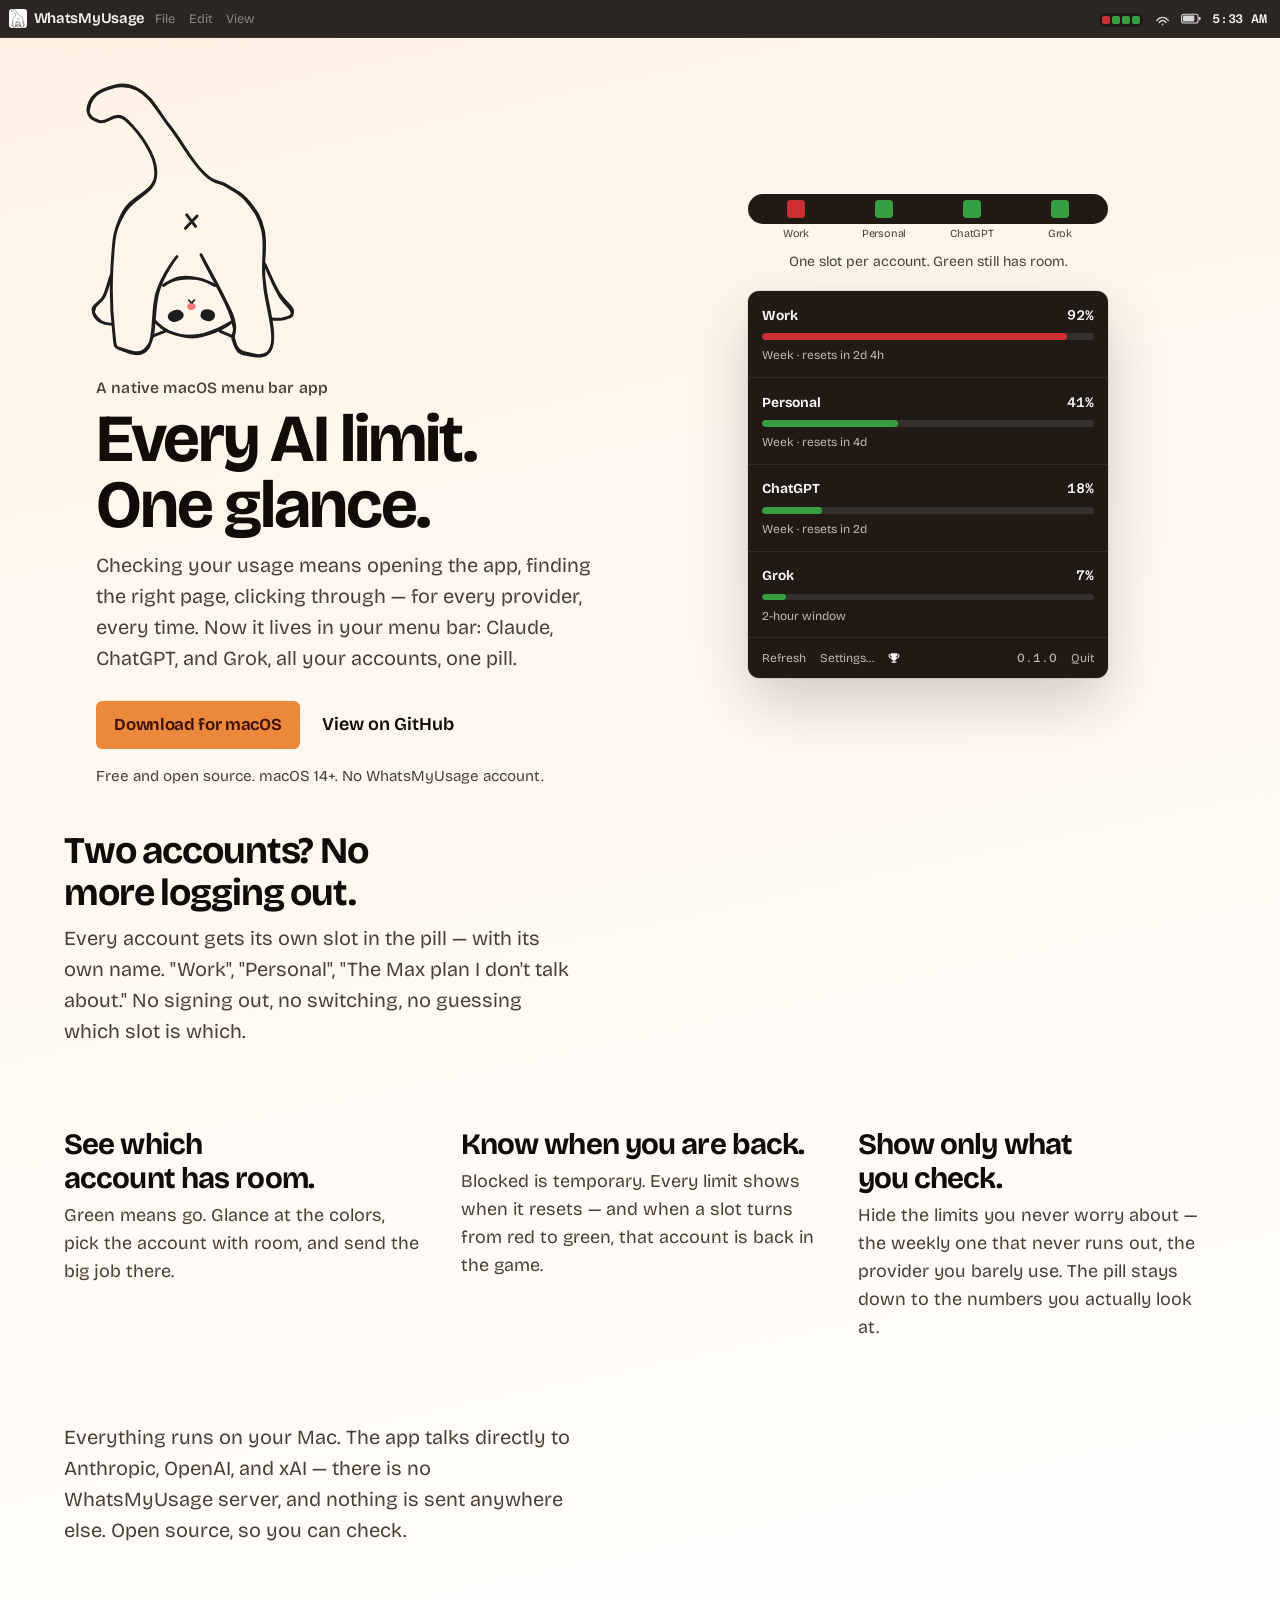
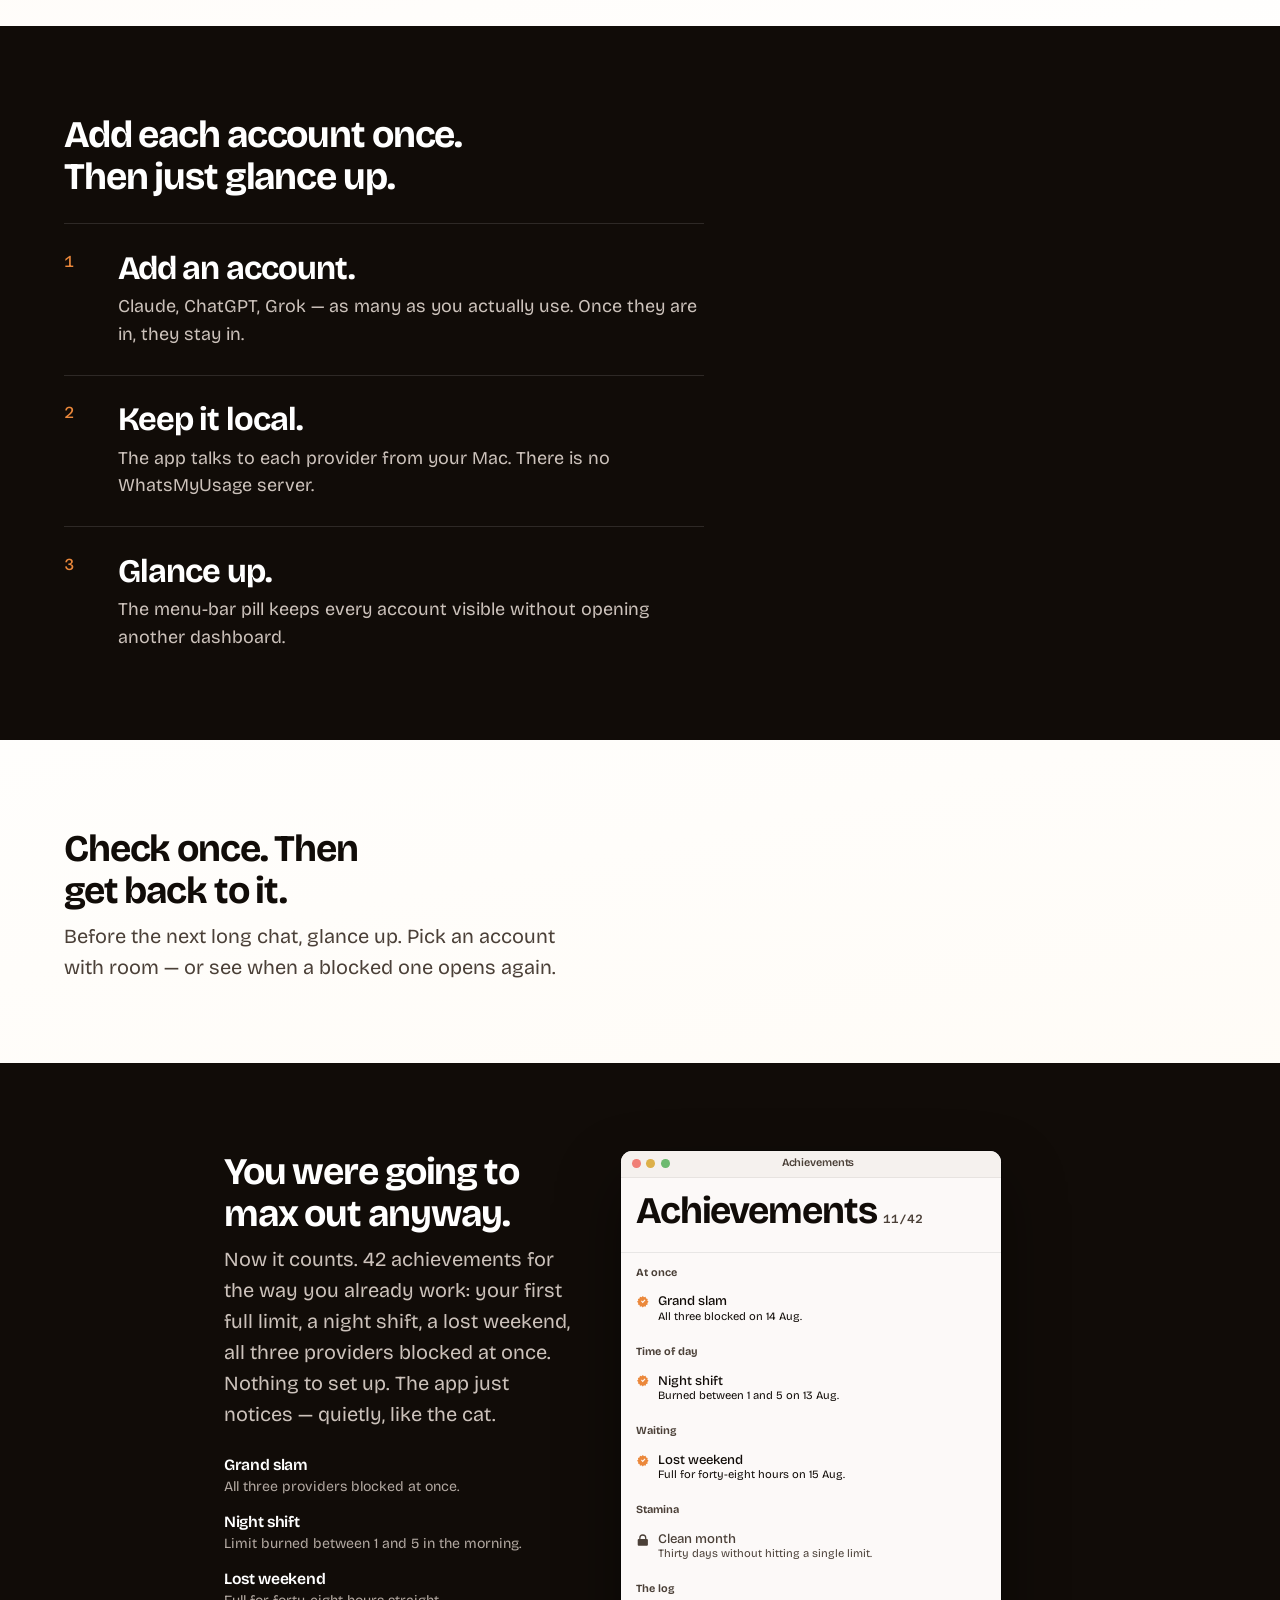
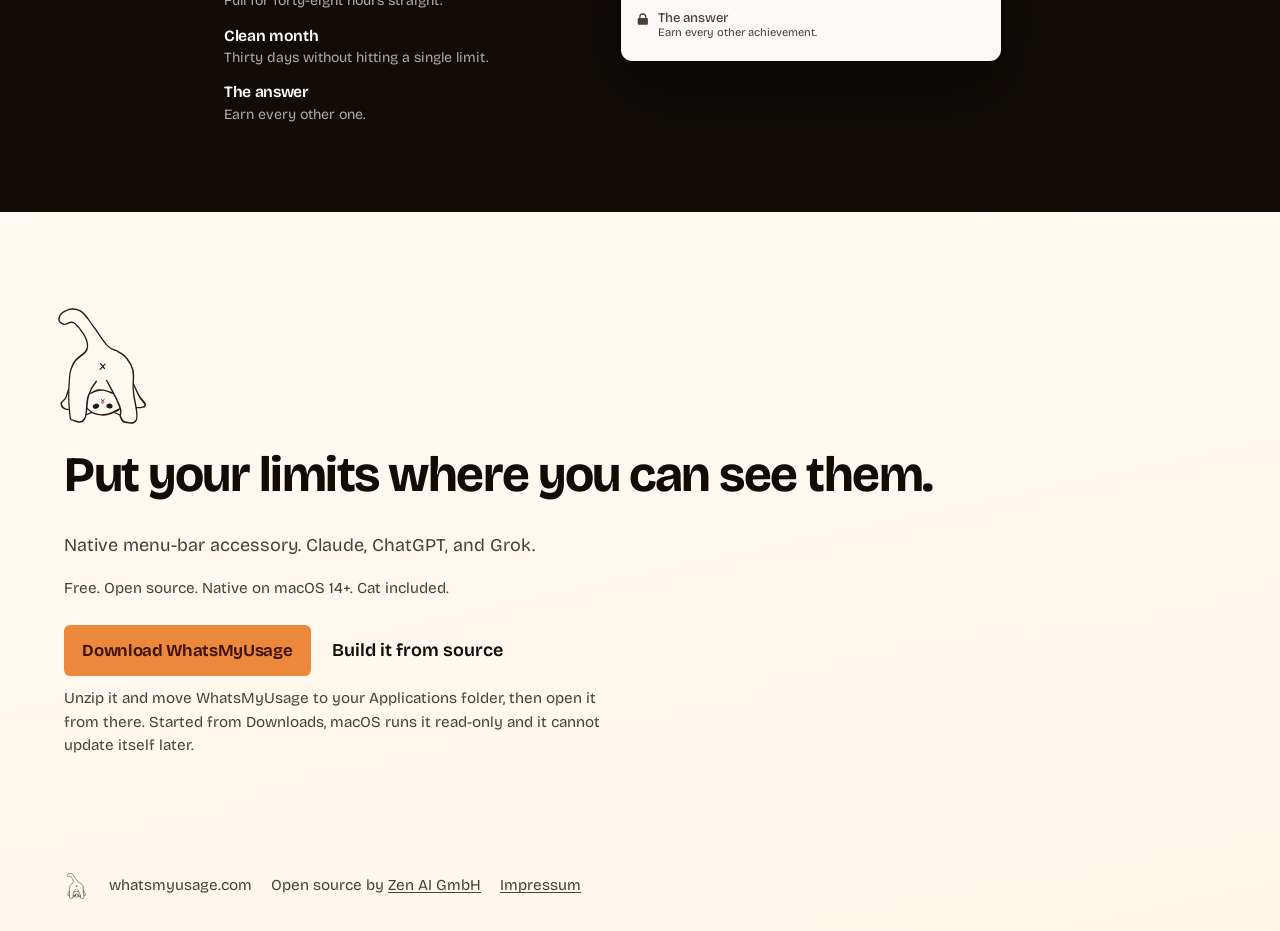
==== commit 59b7c588: "docs(site): link the download instead of the source The repo is public and v0.6.1 is notarised on th" ====
--- a/site/index.html
+++ b/site/index.html
@@ -77,7 +77,7 @@
             Checking your usage means opening the app, finding the right page, clicking through — for every provider, every time. Now it lives in your menu bar: Claude, ChatGPT, and Grok, all your accounts, one pill.
           </p>
           <div class="hero-actions">
-            <a class="cta" href="#get">Build from source</a>
+            <a class="cta" href="https://github.com/getzenai/whatsmyusage/releases/latest/download/WhatsMyUsage.zip">Download for macOS</a>
             <a class="ghost" href="https://github.com/getzenai/whatsmyusage">View on GitHub</a>
             <p class="cta-note">Free and open source. macOS 14+. No WhatsMyUsage account.</p>
           </div>
@@ -319,9 +319,14 @@
           Free. Open source. Native on macOS 14+. Cat included.
         </p>
         <div class="get-actions">
-          <a class="cta" href="https://github.com/getzenai/whatsmyusage">Build WhatsMyUsage from source</a>
-          <a class="ghost" href="#top">Back to the top</a>
-        </div>
+          <a class="cta" href="https://github.com/getzenai/whatsmyusage/releases/latest/download/WhatsMyUsage.zip">Download WhatsMyUsage</a>
+          <a class="ghost" href="https://github.com/getzenai/whatsmyusage">Build it from source</a>
+        </div>
+        <p class="get-note">
+          Unzip it and move WhatsMyUsage to your Applications folder, then open it
+          from there. Started from Downloads, macOS runs it read-only and it cannot
+          update itself later.
+        </p>
       </section>
     </main>
 
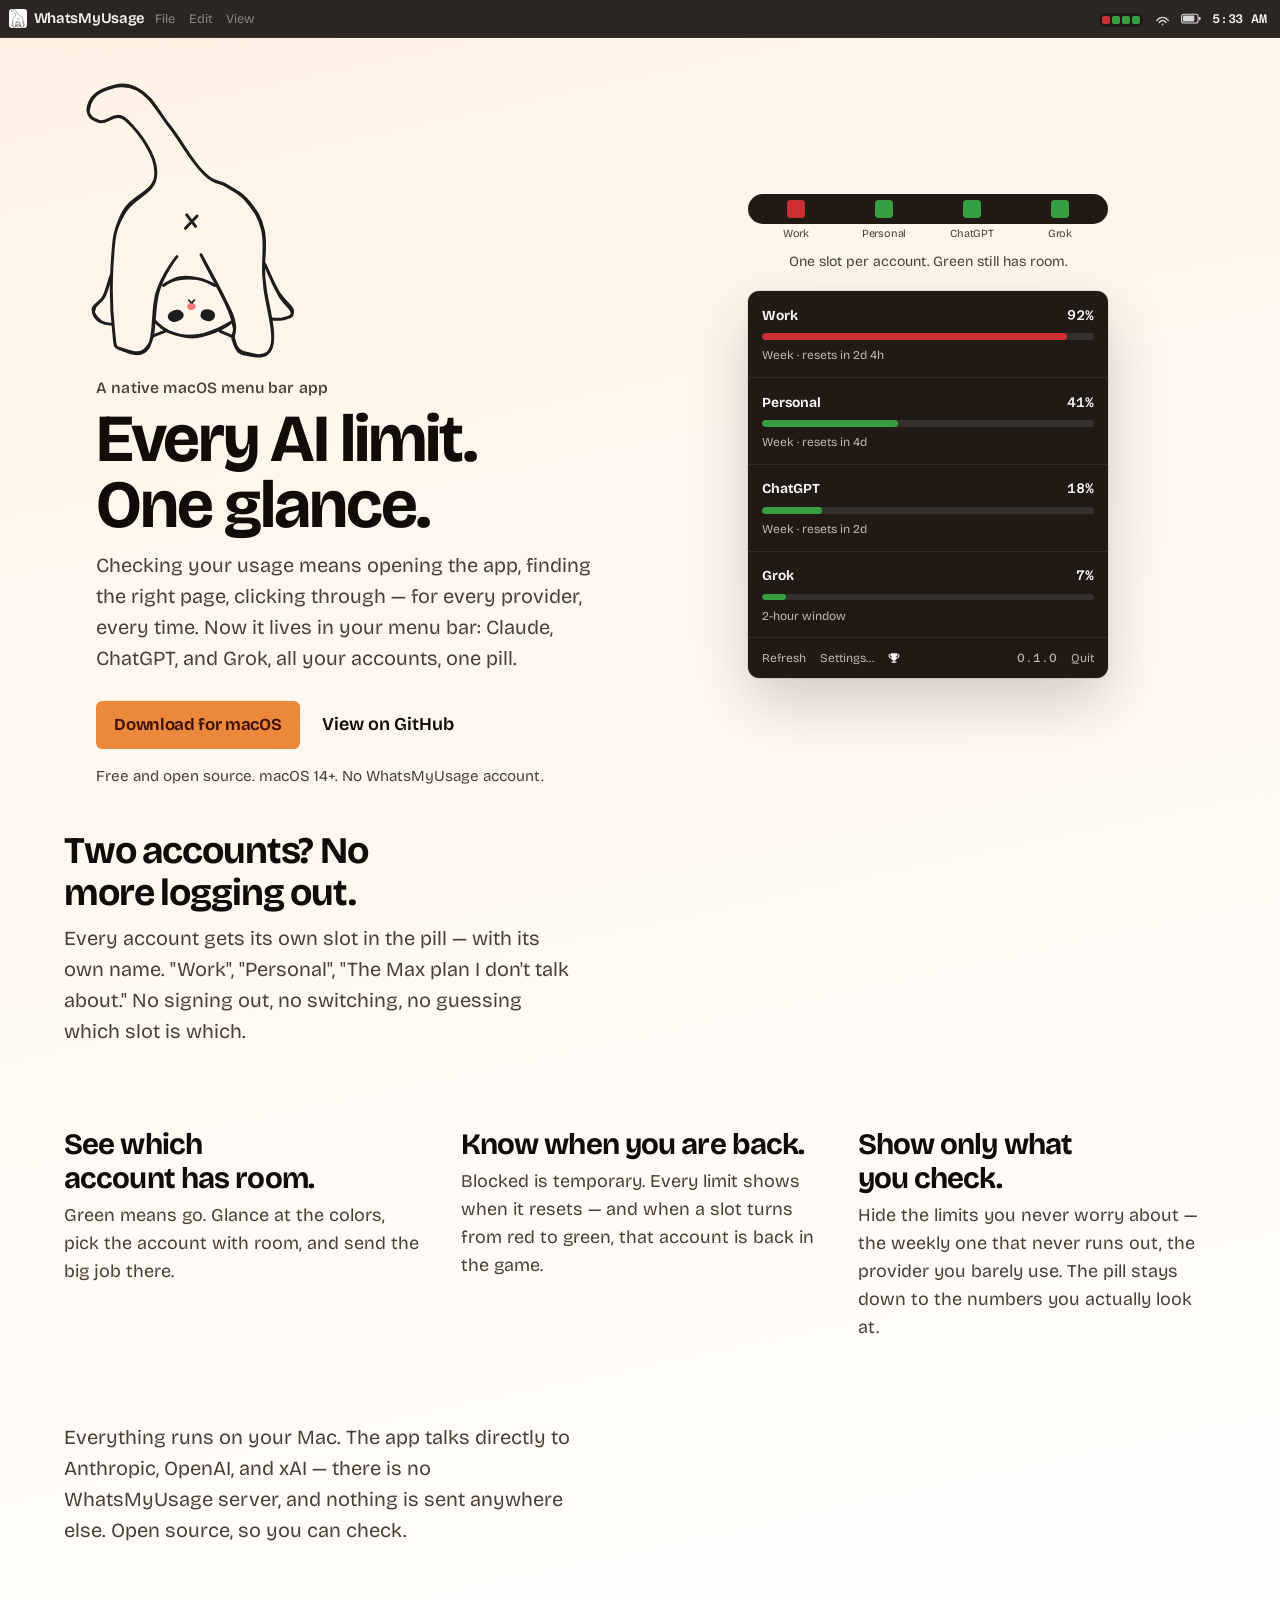
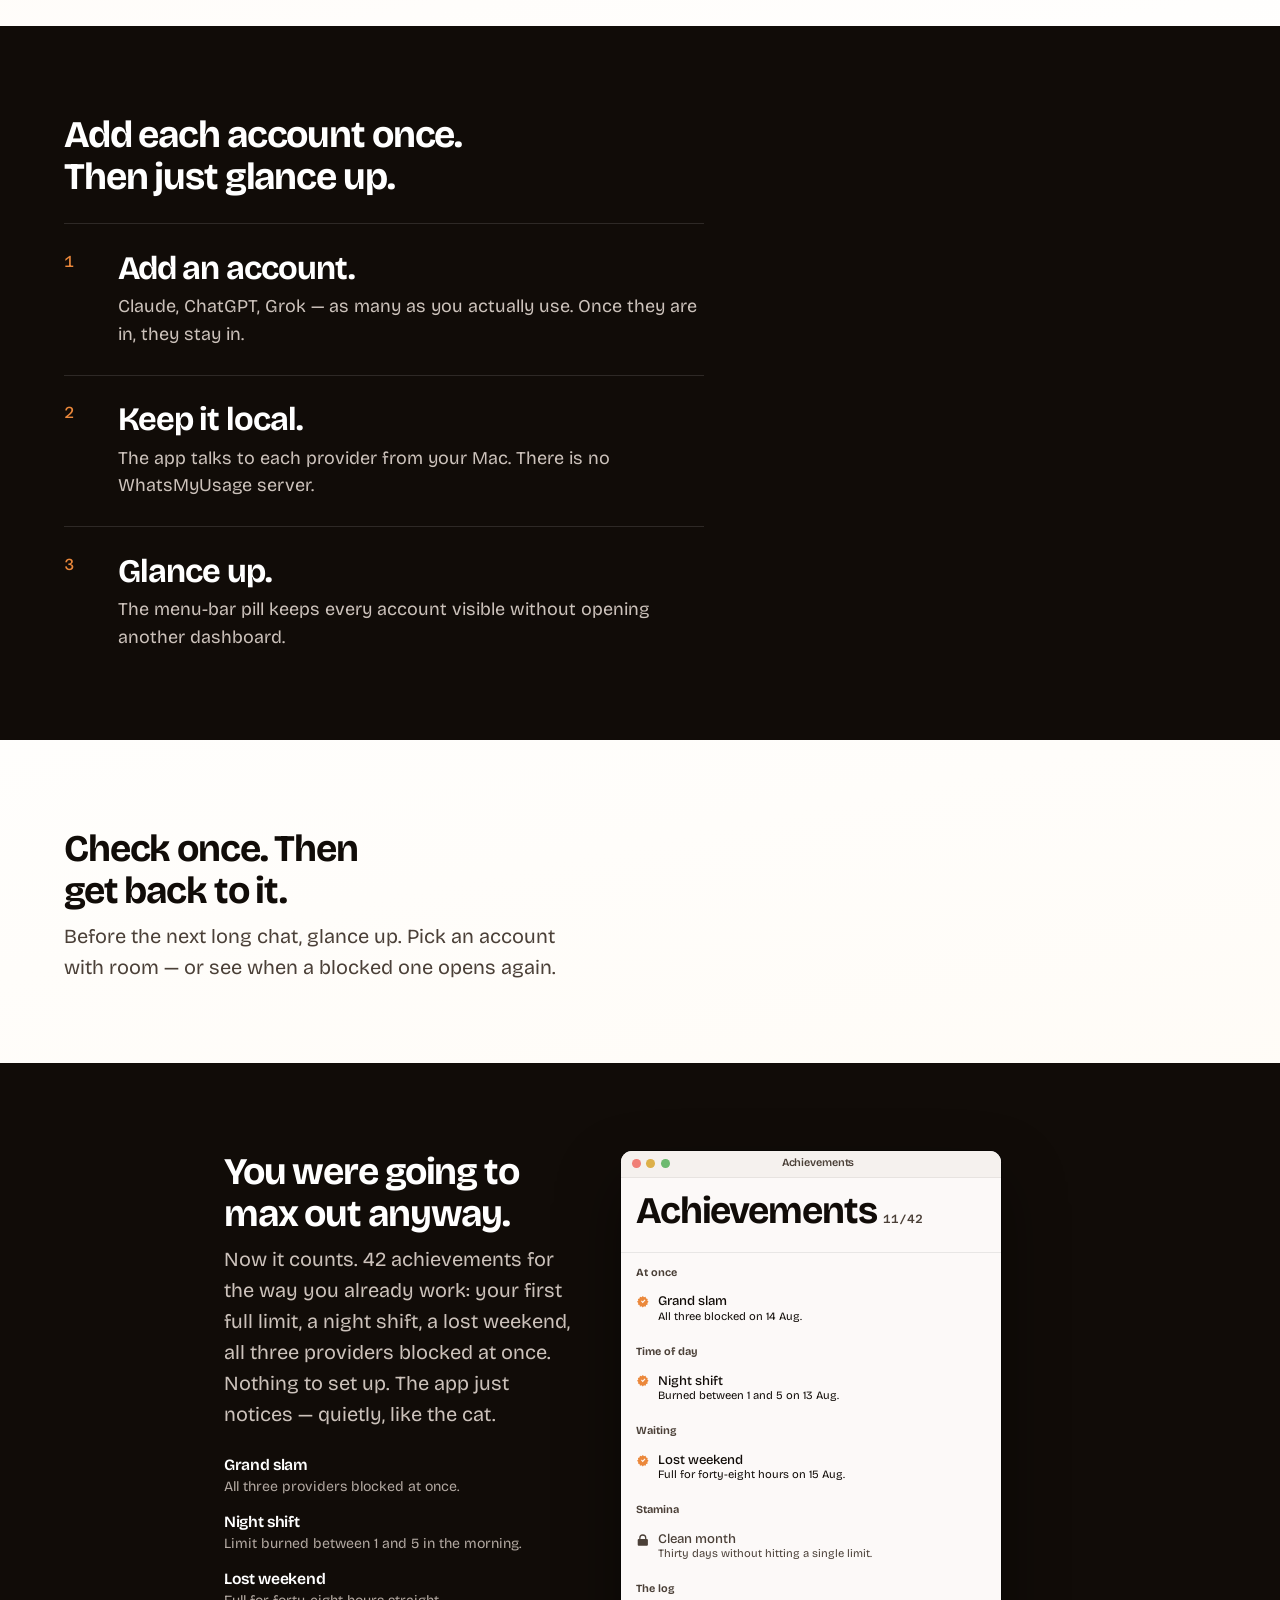
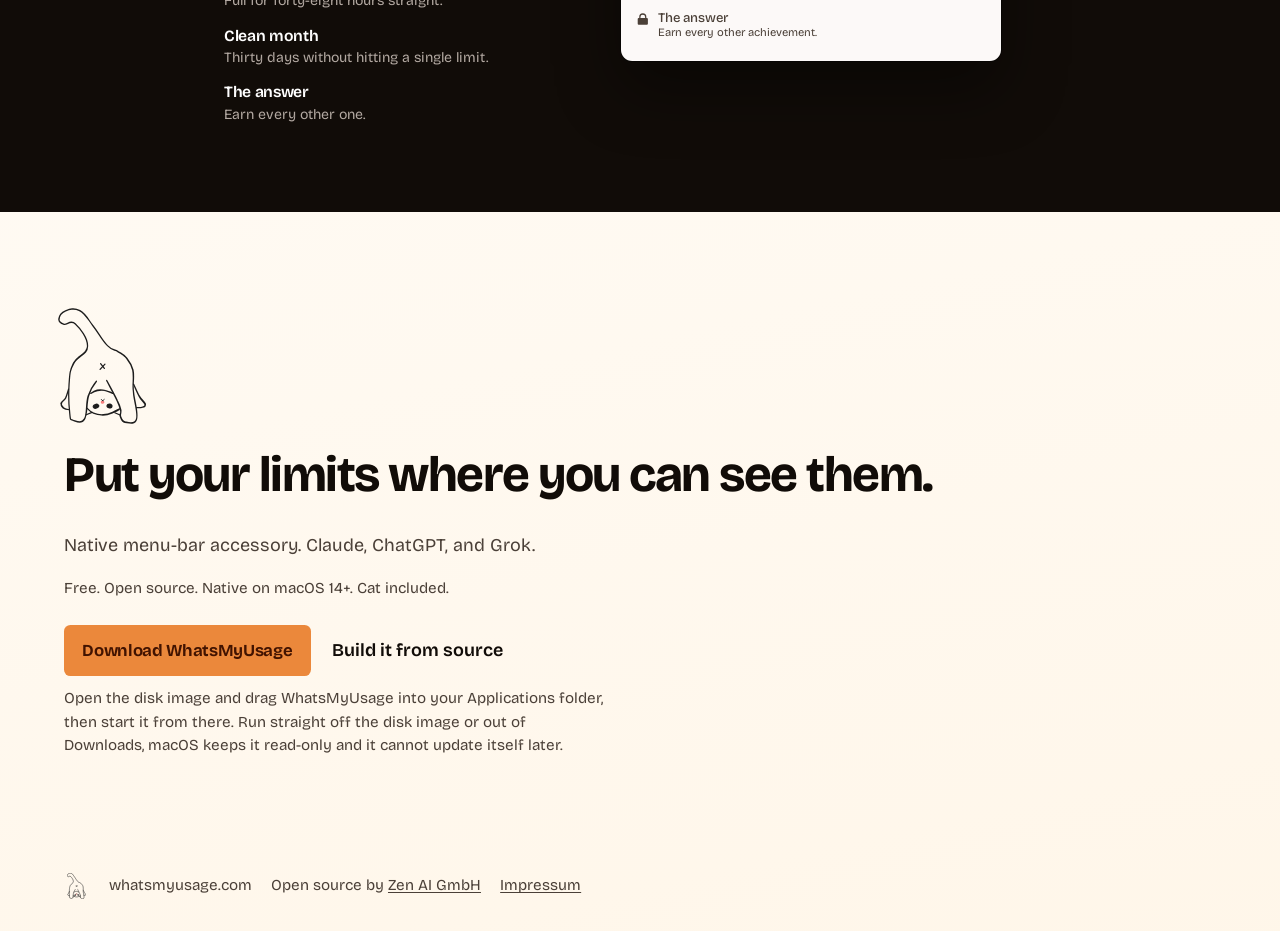
==== commit 75d4d3dc: "feat(release): ship a disk image, not a zip to unpack Downloading a zip and being told to unpack it " ====
--- a/site/index.html
+++ b/site/index.html
@@ -77,7 +77,7 @@
             Checking your usage means opening the app, finding the right page, clicking through — for every provider, every time. Now it lives in your menu bar: Claude, ChatGPT, and Grok, all your accounts, one pill.
           </p>
           <div class="hero-actions">
-            <a class="cta" href="https://github.com/getzenai/whatsmyusage/releases/latest/download/WhatsMyUsage.zip">Download for macOS</a>
+            <a class="cta" href="https://github.com/getzenai/whatsmyusage/releases/latest/download/WhatsMyUsage.dmg">Download for macOS</a>
             <a class="ghost" href="https://github.com/getzenai/whatsmyusage">View on GitHub</a>
             <p class="cta-note">Free and open source. macOS 14+. No WhatsMyUsage account.</p>
           </div>
@@ -319,13 +319,13 @@
           Free. Open source. Native on macOS 14+. Cat included.
         </p>
         <div class="get-actions">
-          <a class="cta" href="https://github.com/getzenai/whatsmyusage/releases/latest/download/WhatsMyUsage.zip">Download WhatsMyUsage</a>
+          <a class="cta" href="https://github.com/getzenai/whatsmyusage/releases/latest/download/WhatsMyUsage.dmg">Download WhatsMyUsage</a>
           <a class="ghost" href="https://github.com/getzenai/whatsmyusage">Build it from source</a>
         </div>
         <p class="get-note">
-          Unzip it and move WhatsMyUsage to your Applications folder, then open it
-          from there. Started from Downloads, macOS runs it read-only and it cannot
-          update itself later.
+          Open the disk image and drag WhatsMyUsage into your Applications folder,
+          then start it from there. Run straight off the disk image or out of
+          Downloads, macOS keeps it read-only and it cannot update itself later.
         </p>
       </section>
     </main>
